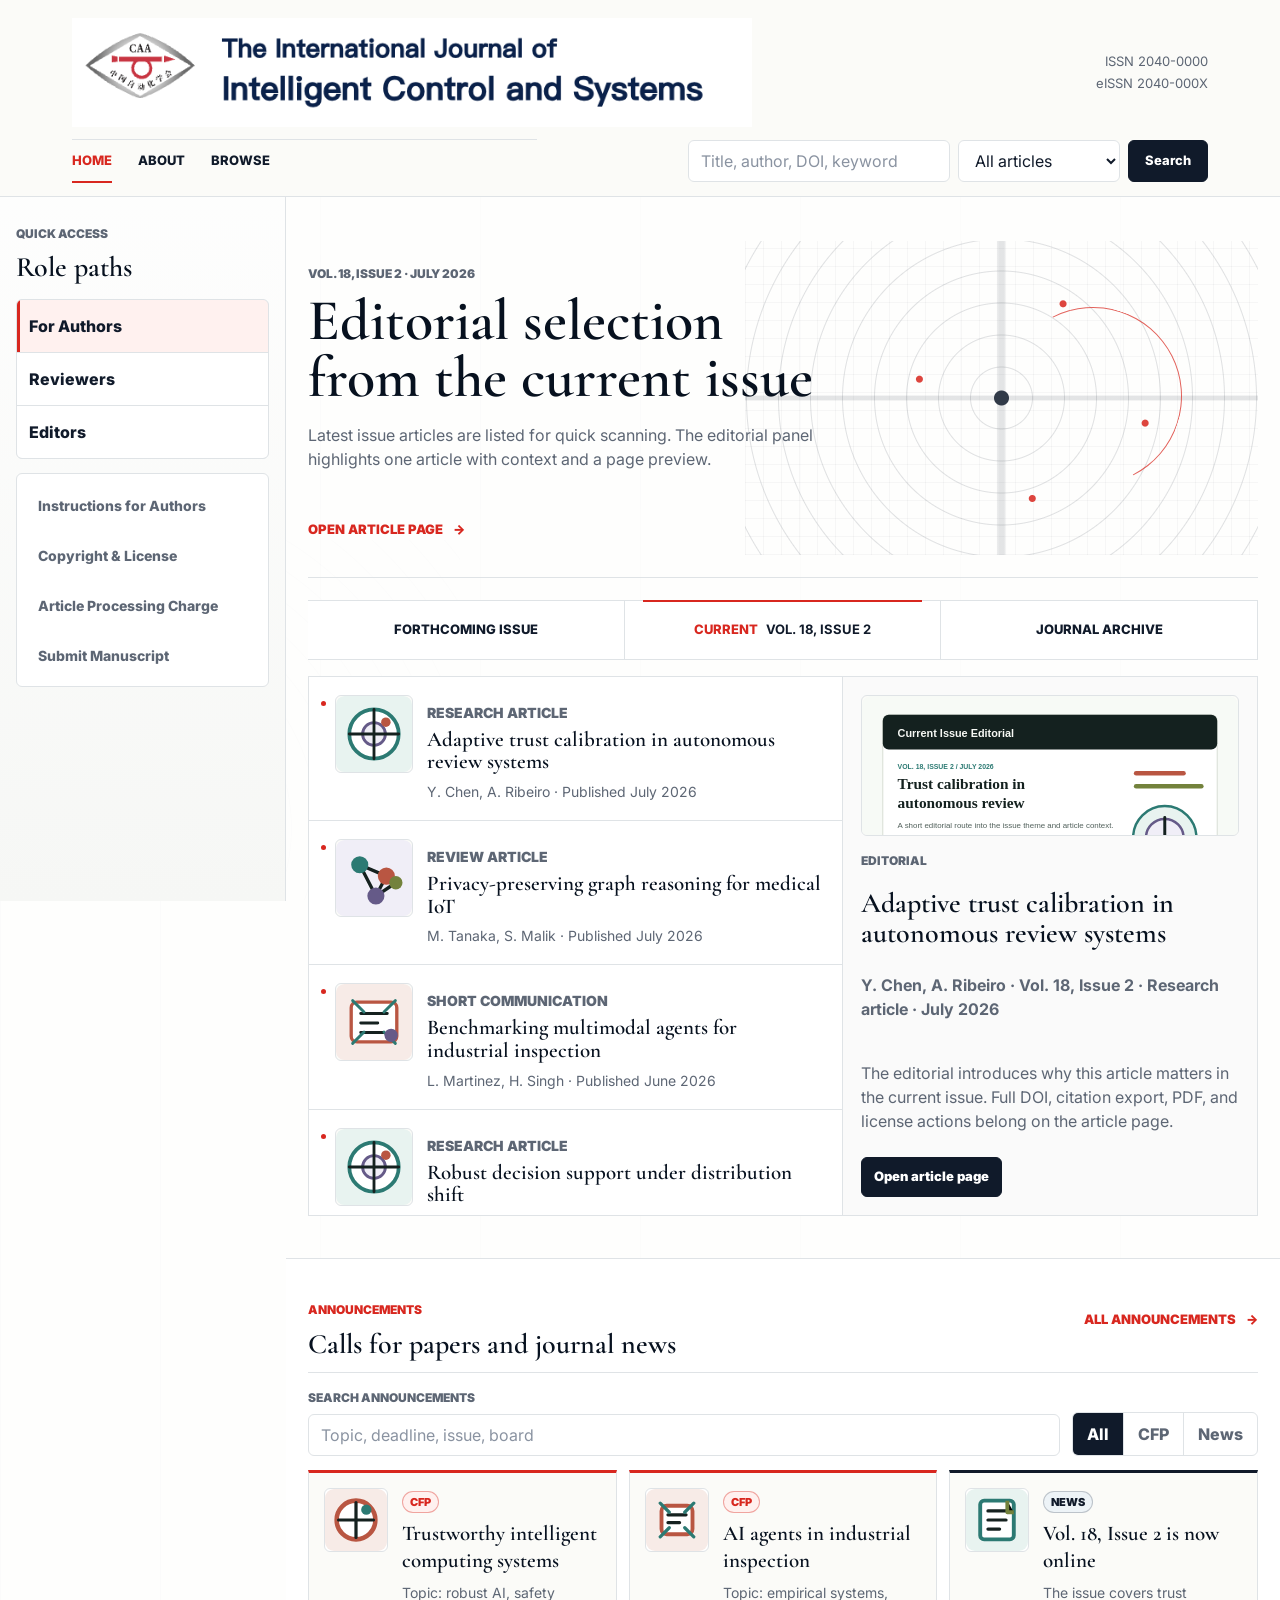
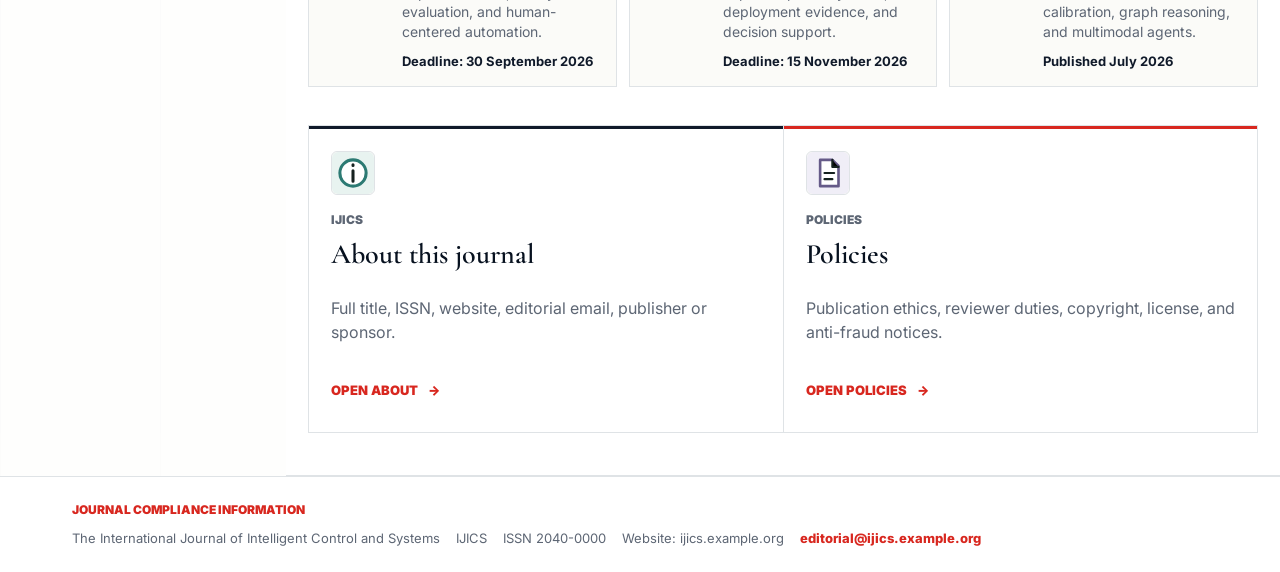
==== index.html @ 1bd27a9b "Deploy IJICS homepage preview" ====
<!doctype html>
<html lang="en">
  <head>
    <meta charset="utf-8" />
    <meta name="viewport" content="width=device-width, initial-scale=1" />
    <title>IJICS Homepage Preview</title>
    <meta
      name="description"
      content="A homepage preview for IJICS showing article access, author information, journal information, policies, and contact paths."
    />
    <link rel="stylesheet" href="./styles.css?v=13" />
  </head>
  <body>
    <a class="skip-link" href="#main">Skip to content</a>

    <header class="site-header">
      <div class="nav-shell">
        <a class="brand" href="#home" aria-label="IJICS home">
          <img
            class="brand-logo"
            src="./assets/ijics-logo-lockup.png"
            width="798"
            height="128"
            alt="The International Journal of Intelligent Control and Systems"
          />
        </a>
        <div class="journal-meta" aria-label="Journal identifiers">
          <span>ISSN 2040-0000</span>
          <span>eISSN 2040-000X</span>
        </div>
      </div>

      <div class="navigation-board">
        <nav class="section-shortcuts" aria-label="Primary columns">
          <a class="nav-home" href="#home">Home</a>
          <details class="nav-menu">
            <summary>About</summary>
            <div class="nav-menu-panel">
              <a href="#about">Aim &amp; Scope</a>
              <a href="#policies">Open Access</a>
              <a href="#about">Editorial Board</a>
              <a href="#contact" data-section-link="Editors">Editorial Office</a>
            </div>
          </details>
          <details class="nav-menu">
            <summary>Browse</summary>
            <div class="nav-menu-panel">
              <a href="#articles">Forthcoming Issue</a>
              <a href="#articles">Current Issue</a>
              <a href="#articles">Journal Archive</a>
            </div>
          </details>
        </nav>

        <form class="nav-article-search" id="article-search" role="search">
          <label for="articleQuery">Search articles</label>
          <div class="nav-search-row">
            <input
              id="articleQuery"
              type="search"
              placeholder="Title, author, DOI, keyword"
              autocomplete="off"
            />
            <select id="issueSelect" aria-label="Article collection">
              <option value="">All articles</option>
              <option value="forthcoming">Forthcoming Issue</option>
              <option value="current">Current Issue</option>
              <option value="archive">Journal Archive</option>
            </select>
            <button type="submit" aria-label="Search articles">Search</button>
          </div>
        </form>
      </div>
    </header>

    <main id="main" class="page-shell">
      <aside class="structure-sidebar" id="site-structure" aria-labelledby="structure-title">
        <div class="structure-heading">
          <p class="eyebrow">Quick Access</p>
          <h2 id="structure-title">Role paths</h2>
        </div>
        <div class="map-workbench">
          <div class="level-one" role="tablist" aria-label="Visitor role paths">
            <button type="button" class="map-tab is-active" data-section="Authors" role="tab" aria-selected="true">For Authors</button>
            <button type="button" class="map-tab" data-section="Reviewers" role="tab" aria-selected="false">Reviewers</button>
            <button type="button" class="map-tab" data-section="Editors" role="tab" aria-selected="false">Editors</button>
          </div>
          <div class="level-two" id="levelTwo" aria-live="polite" hidden></div>
          <div class="level-three" id="levelThree" aria-live="polite" hidden></div>
        </div>
      </aside>

      <div class="content-flow">
      <section class="home-band" id="home">
        <div class="home-grid">
          <section class="reader-panel" id="articles" aria-labelledby="reader-title">
            <div class="feature-carousel" aria-label="Featured notices">
              <div class="feature-track" id="featureTrack">
                <article class="feature-slide feature-slide-editorial">
                  <div>
                    <p class="eyebrow">Vol. 18, Issue 2 · July 2026</p>
                    <h1 id="reader-title">Editorial selection from the current issue</h1>
                    <p>
                      Latest issue articles are listed for quick scanning. The editorial panel
                      highlights one article with context and a page preview.
                    </p>
                  </div>
                  <a class="quiet-link" href="#article-detail">Open article page</a>
                </article>

                <article class="feature-slide feature-slide-cfp">
                  <div>
                    <p class="eyebrow">Call for papers · 30 September 2026</p>
                    <h2>Trustworthy intelligent computing systems</h2>
                    <p>
                      Submissions are invited on robust AI systems, decision support,
                      safety evaluation, and human-centered automation.
                    </p>
                  </div>
                  <a class="quiet-link" href="#site-structure" data-section-link="Authors">Submission scope</a>
                </article>

                <article class="feature-slide feature-slide-special">
                  <div>
                    <p class="eyebrow">Special focus · 15 November 2026</p>
                    <h2>Special focus: AI agents in industrial settings</h2>
                    <p>
                      We welcome empirical, systems, and review articles that connect
                      intelligent agents with verifiable deployment evidence.
                    </p>
                  </div>
                  <a class="quiet-link" href="#site-structure" data-section-link="Authors">Author guidance</a>
                </article>
              </div>
            </div>

            <div class="issue-switcher browse-strip" aria-label="Browse issue shortcuts">
              <a href="#articles">Forthcoming Issue</a>
              <div class="current-issue-tag" aria-label="Current issue">
                <span>Current</span>
                <strong>Vol. 18, Issue 2</strong>
              </div>
              <a href="#articles">Journal Archive</a>
            </div>

            <div class="current-issue-layout">
              <div class="article-list" id="articleList" aria-live="polite">
                <article class="article-card" data-search="adaptive trust calibration autonomous review systems chen doi 10.1234 ijics.2026.018201">
                  <img src="./assets/article-thumb-trust.svg" alt="Trust calibration article thumbnail" />
                  <div>
                    <p class="type-label">Research article</p>
                    <h2>Adaptive trust calibration in autonomous review systems</h2>
                    <p>Y. Chen, A. Ribeiro · Published July 2026</p>
                  </div>
                </article>

                <article class="article-card" data-search="privacy preserving graph reasoning medical iot tanaka doi 10.1234 ijics.2026.018202">
                  <img src="./assets/article-thumb-graph.svg" alt="Graph reasoning article thumbnail" />
                  <div>
                    <p class="type-label">Review article</p>
                    <h2>Privacy-preserving graph reasoning for medical IoT</h2>
                    <p>M. Tanaka, S. Malik · Published July 2026</p>
                  </div>
                </article>

                <article class="article-card" data-search="benchmarking multimodal agents industrial inspection martinez doi 10.1234 ijics.2026.018203">
                  <img src="./assets/article-thumb-agent.svg" alt="Industrial inspection article thumbnail" />
                  <div>
                    <p class="type-label">Short communication</p>
                    <h2>Benchmarking multimodal agents for industrial inspection</h2>
                    <p>L. Martinez, H. Singh · Published June 2026</p>
                  </div>
                </article>

                <article class="article-card" data-search="robust decision support distribution shift nielsen doi 10.1234 ijics.2026.018204">
                  <img src="./assets/article-thumb-trust.svg" alt="Decision support article thumbnail" />
                  <div>
                    <p class="type-label">Research article</p>
                    <h2>Robust decision support under distribution shift</h2>
                    <p>K. Nielsen, P. Duarte · Published June 2026</p>
                  </div>
                </article>

                <article class="article-card" data-search="explainable controllers edge robotics ibrahim doi 10.1234 ijics.2026.018205">
                  <img src="./assets/article-thumb-agent.svg" alt="Edge robotics article thumbnail" />
                  <div>
                    <p class="type-label">System report</p>
                    <h2>Explainable controllers for edge robotics</h2>
                    <p>N. Ibrahim, R. Cho · Published June 2026</p>
                  </div>
                </article>
              </div>

              <article class="current-editorial" id="article-detail" aria-labelledby="article-detail-title">
                <figure class="article-preview">
                  <img src="./assets/article-preview.svg" alt="Featured IJICS article page preview" />
                </figure>
                <div class="editorial-copy">
                  <p class="eyebrow">Editorial</p>
                  <h2 id="article-detail-title">Adaptive trust calibration in autonomous review systems</h2>
                  <p class="article-byline">Y. Chen, A. Ribeiro · Vol. 18, Issue 2 · Research article · July 2026</p>
                  <p>
                    The editorial introduces why this article matters in the current issue.
                    Full DOI, citation export, PDF, and license actions belong on the article page.
                  </p>
                  <a class="editorial-link" href="#article-detail">Open article page</a>
                </div>
              </article>
            </div>
          </section>
        </div>
      </section>

      <section class="summary-band" aria-label="Homepage second screen">
        <div class="updates-panel" aria-labelledby="updates-title">
          <div class="updates-heading">
            <div>
              <p class="eyebrow">Announcements</p>
              <h2 id="updates-title">Calls for papers and journal news</h2>
            </div>
            <a class="quiet-link" href="#articles">All announcements</a>
          </div>
          <div class="announcement-tools">
            <form class="announcement-search" id="announcementsSearch" role="search">
              <label for="announcementQuery">Search announcements</label>
              <input id="announcementQuery" type="search" placeholder="Topic, deadline, issue, board" autocomplete="off" />
            </form>
            <div class="announcement-filters" aria-label="Announcement category">
              <button type="button" class="is-active" data-announcement-filter="all" aria-pressed="true">All</button>
              <button type="button" data-announcement-filter="cfp" aria-pressed="false">CFP</button>
              <button type="button" data-announcement-filter="news" aria-pressed="false">News</button>
            </div>
          </div>
          <div class="updates-grid" aria-label="Scrollable calls and news">
            <article
              class="update-card update-call"
              data-category="cfp"
              data-search="cfp call for papers trustworthy intelligent computing systems robust ai safety evaluation human centered automation deadline 30 september 2026"
            >
              <img src="./assets/update-cfp-trust.svg" alt="Trustworthy systems call thumbnail" />
              <div>
                <span class="update-label">CFP</span>
                <h3>Trustworthy intelligent computing systems</h3>
                <p>Topic: robust AI, safety evaluation, and human-centered automation.</p>
                <strong>Deadline: 30 September 2026</strong>
              </div>
            </article>
            <article
              class="update-card update-call"
              data-category="cfp"
              data-search="cfp call for papers ai agents industrial inspection empirical systems deployment evidence decision support deadline 15 november 2026"
            >
              <img src="./assets/update-cfp-agents.svg" alt="Industrial AI agents call thumbnail" />
              <div>
                <span class="update-label">CFP</span>
                <h3>AI agents in industrial inspection</h3>
                <p>Topic: empirical systems, deployment evidence, and decision support.</p>
                <strong>Deadline: 15 November 2026</strong>
              </div>
            </article>
            <article
              class="update-card update-news"
              data-category="news"
              data-search="news vol 18 issue 2 online current issue trust calibration graph reasoning multimodal agents published july 2026"
            >
              <img src="./assets/update-news-issue.svg" alt="Current issue news thumbnail" />
              <div>
                <span class="update-label">News</span>
                <h3>Vol. 18, Issue 2 is now online</h3>
                <p>The issue covers trust calibration, graph reasoning, and multimodal agents.</p>
                <strong>Published July 2026</strong>
              </div>
            </article>
            <article
              class="update-card update-news"
              data-category="news"
              data-search="news editorial board information refreshed affiliations public roles update dates 2026 listing updated 3 july 2026"
            >
              <img src="./assets/update-news-board.svg" alt="Editorial board news thumbnail" />
              <div>
                <span class="update-label">News</span>
                <h3>Editorial board information refreshed</h3>
                <p>Affiliations, public roles, and update dates were reviewed for the 2026 listing.</p>
                <strong>Updated 3 July 2026</strong>
              </div>
            </article>
          </div>
          <p class="announcements-empty" id="announcementEmpty" hidden>No announcements match this search.</p>
        </div>
        <div class="summary-grid">
          <article class="summary-item" id="about">
            <img class="summary-icon" src="./assets/summary-about.svg" alt="" aria-hidden="true" />
            <p class="eyebrow">IJICS</p>
            <h2>About this journal</h2>
            <p>Full title, ISSN, website, editorial email, publisher or sponsor.</p>
            <a href="#about">Open About</a>
          </article>
          <article class="summary-item" id="policies">
            <img class="summary-icon" src="./assets/summary-policies.svg" alt="" aria-hidden="true" />
            <p class="eyebrow">Policies</p>
            <h2>Policies</h2>
            <p>Publication ethics, reviewer duties, copyright, license, and anti-fraud notices.</p>
            <a href="#site-structure" data-section-link="Reviewers">Open Policies</a>
          </article>
        </div>
      </section>

      </div>
    </main>

    <footer class="site-footer" id="contact" aria-label="Journal compliance information">
      <div class="footer-compliance">
        <p class="eyebrow">Journal compliance information</p>
        <div class="identity-strip">
          <span>The International Journal of Intelligent Control and Systems</span>
          <span>IJICS</span>
          <span>ISSN 2040-0000</span>
          <span>Website: ijics.example.org</span>
          <a href="mailto:editorial@ijics.example.org">editorial@ijics.example.org</a>
        </div>
      </div>
    </footer>

    <div class="toast" id="toast" role="status" aria-live="polite"></div>
    <script src="./script.js?v=13"></script>
  </body>
</html>
---- styles.css ----
@import url("https://fonts.googleapis.com/css2?family=Cormorant+Garamond:wght@500;600;700&family=Inter:wght@400;500;600;700;800;900&display=swap");

:root {
  --paper: #fbfbf8;
  --surface: #ffffff;
  --surface-soft: #f6f7f5;
  --ink: #101a2a;
  --ink-strong: #07111f;
  --muted: #5d6674;
  --faint: #8a93a1;
  --line: #dfe3e6;
  --line-soft: #edf0f2;
  --accent: #d8271f;
  --accent-dark: #a91915;
  --accent-soft: #fff1ef;
  --blue-soft: #edf3f7;
  --max: 1180px;
  --radius: 6px;
  --shadow: 0 18px 40px rgba(16, 26, 42, 0.05);
  --display: "Cormorant Garamond", Georgia, "Times New Roman", serif;
  --sans: Inter, ui-sans-serif, system-ui, -apple-system, BlinkMacSystemFont, "Segoe UI", sans-serif;
}

* {
  box-sizing: border-box;
}

html {
  scroll-behavior: smooth;
}

body {
  margin: 0;
  background:
    linear-gradient(90deg, rgba(16, 26, 42, 0.035) 1px, transparent 1px) 0 0 / 160px 100%,
    var(--paper);
  color: var(--ink);
  font-family: var(--sans);
  font-size: 16px;
  line-height: 1.5;
  letter-spacing: 0;
}

body::before {
  content: "";
  position: fixed;
  left: 0;
  bottom: 0;
  z-index: -1;
  width: min(460px, 42vw);
  height: min(360px, 42vh);
  pointer-events: none;
  background:
    radial-gradient(circle at 18% 72%, rgba(216, 39, 31, 0.2) 0 2px, transparent 3px),
    radial-gradient(circle at 46% 58%, rgba(16, 26, 42, 0.18) 0 2px, transparent 3px),
    radial-gradient(circle at 72% 42%, rgba(216, 39, 31, 0.16) 0 2px, transparent 3px),
    repeating-radial-gradient(circle at 24% 80%, transparent 0 24px, rgba(16, 26, 42, 0.08) 25px, transparent 26px);
  opacity: 0.42;
}

a {
  color: inherit;
  text-decoration: none;
}

button,
input,
select {
  font: inherit;
  letter-spacing: 0;
}

button,
a {
  -webkit-tap-highlight-color: transparent;
}

:focus-visible {
  outline: 3px solid rgba(216, 39, 31, 0.38);
  outline-offset: 3px;
}

.skip-link {
  position: absolute;
  left: 16px;
  top: -60px;
  z-index: 20;
  padding: 10px 14px;
  border-radius: var(--radius);
  background: var(--ink);
  color: #fff;
}

.skip-link:focus {
  top: 16px;
}

.site-header {
  position: sticky;
  top: 0;
  z-index: 10;
  border-bottom: 1px solid var(--line);
  background: rgba(251, 251, 248, 0.96);
  backdrop-filter: blur(14px);
}

.nav-shell {
  width: min(100%, var(--max));
  margin: 0 auto;
  display: flex;
  align-items: center;
  justify-content: space-between;
  gap: 24px;
  padding: 18px 22px 12px;
}

.brand {
  min-width: 0;
  display: block;
  flex: 1 1 680px;
  max-width: 680px;
}

.brand-logo {
  display: block;
  width: min(100%, 680px);
  height: auto;
}

.journal-meta {
  display: grid;
  gap: 3px;
  color: var(--muted);
  font-size: 13px;
  text-align: right;
  white-space: nowrap;
}

.navigation-board {
  width: min(100%, var(--max));
  margin: 0 auto;
  display: grid;
  grid-template-columns: minmax(300px, 0.84fr) minmax(420px, 1.16fr);
  gap: 28px;
  align-items: center;
  padding: 0 22px 14px;
}

.section-shortcuts {
  display: flex;
  min-width: 0;
  gap: 26px;
  align-items: center;
  border-top: 1px solid var(--line);
}

.section-shortcuts a,
.nav-menu summary {
  min-height: 42px;
  display: inline-flex;
  align-items: center;
  border: 0;
  background: transparent;
  color: var(--ink);
  font-size: 13px;
  font-weight: 800;
  text-transform: uppercase;
  white-space: nowrap;
  cursor: pointer;
}

.section-shortcuts .nav-home {
  position: relative;
  color: var(--accent);
}

.section-shortcuts .nav-home::after {
  content: "";
  position: absolute;
  left: 0;
  right: 0;
  bottom: -1px;
  height: 2px;
  background: var(--accent);
}

.section-shortcuts a:hover,
.nav-menu summary:hover {
  color: var(--accent);
}

.nav-menu {
  position: relative;
  min-width: 0;
  display: inline-flex;
  align-items: center;
}

.nav-menu summary {
  list-style: none;
}

.nav-menu summary::-webkit-details-marker {
  display: none;
}

.nav-menu-panel {
  position: absolute;
  top: calc(100% + 7px);
  left: -12px;
  z-index: 12;
  min-width: 220px;
  display: grid;
  overflow: hidden;
  border: 1px solid var(--line);
  border-radius: var(--radius);
  background: var(--surface);
  box-shadow: var(--shadow);
}

.nav-menu-panel a {
  min-height: 40px;
  display: flex;
  align-items: center;
  padding: 9px 12px;
  border-bottom: 1px solid var(--line-soft);
  color: var(--ink);
  font-size: 13px;
  font-weight: 700;
  text-transform: none;
}

.nav-menu-panel a:last-child {
  border-bottom: 0;
}

.nav-menu-panel a:hover {
  background: var(--surface-soft);
  color: var(--accent);
}

.nav-article-search {
  display: grid;
  justify-self: end;
  width: min(100%, 520px);
}

.nav-article-search label {
  position: absolute;
  width: 1px;
  height: 1px;
  overflow: hidden;
  clip: rect(0 0 0 0);
  white-space: nowrap;
}

.nav-search-row {
  display: grid;
  grid-template-columns: minmax(170px, 1fr) 162px auto;
  gap: 8px;
}

.nav-search-row input,
.nav-search-row select {
  min-width: 0;
  height: 42px;
  padding: 0 12px;
  border: 1px solid var(--line);
  border-radius: var(--radius);
  background: var(--surface);
  color: var(--ink);
}

.nav-search-row input::placeholder,
.announcement-search input::placeholder {
  color: var(--faint);
}

.nav-search-row button {
  min-height: 42px;
  padding: 0 16px;
  border: 1px solid var(--ink);
  border-radius: var(--radius);
  background: var(--ink);
  color: #fff;
  font-size: 13px;
  font-weight: 800;
  cursor: pointer;
}

.nav-search-row button:hover,
.editorial-link:hover {
  border-color: var(--accent);
  background: var(--accent);
}

.page-shell {
  width: min(100%, 1420px);
  margin: 0 auto;
  display: grid;
  grid-template-columns: 286px minmax(0, 1fr);
  align-items: start;
  background: rgba(255, 255, 255, 0.72);
}

.content-flow {
  min-width: 0;
}

.structure-sidebar {
  position: sticky;
  top: 196px;
  min-height: calc(100vh - 196px);
  max-height: calc(100vh - 196px);
  padding: 28px 16px;
  overflow-y: auto;
  border-right: 1px solid var(--line);
  background:
    linear-gradient(180deg, rgba(255, 255, 255, 0.82), rgba(246, 247, 245, 0.92)),
    var(--surface-soft);
}

.structure-heading {
  margin-bottom: 18px;
}

.structure-heading h2 {
  margin: 0;
  font-family: var(--display);
  font-size: 28px;
  font-weight: 600;
  line-height: 1;
}

.home-band,
.summary-band {
  padding: 34px 22px 42px;
}

.home-grid,
.updates-panel,
.summary-grid,
.footer-compliance {
  width: min(100%, var(--max));
  margin-inline: auto;
}

.home-grid {
  display: grid;
  grid-template-columns: minmax(0, 1fr);
  gap: 24px;
  align-items: start;
}

.reader-panel {
  min-width: 0;
}

.eyebrow {
  margin: 0 0 10px;
  color: var(--accent);
  font-size: 12px;
  font-weight: 900;
  text-transform: uppercase;
}

h1,
h2,
h3,
p {
  overflow-wrap: anywhere;
}

h1 {
  margin: 0;
  max-width: 650px;
  color: var(--ink-strong);
  font-family: var(--display);
  font-size: 58px;
  font-weight: 600;
  line-height: 0.98;
}

h2 {
  margin: 0;
  color: var(--ink-strong);
  font-family: var(--display);
  font-size: 28px;
  font-weight: 600;
  line-height: 1.1;
}

h3 {
  margin: 0;
  color: var(--ink-strong);
  font-size: 16px;
  line-height: 1.28;
}

.feature-slide p,
.summary-item p,
.editorial-copy p,
.structure-heading p,
.level-three p {
  color: var(--muted);
}

.feature-carousel {
  margin-bottom: 22px;
  overflow: hidden;
  border-bottom: 1px solid var(--line);
}

.feature-track {
  display: flex;
  gap: 14px;
  overflow-x: auto;
  scroll-snap-type: x mandatory;
  scrollbar-width: none;
}

.feature-track::-webkit-scrollbar {
  display: none;
}

.feature-slide {
  position: relative;
  isolation: isolate;
  min-height: 322px;
  min-width: 100%;
  display: grid;
  grid-template-columns: minmax(0, 0.55fr) minmax(0, 0.45fr);
  gap: 24px;
  align-items: start;
  padding: 34px 0 28px;
  overflow: hidden;
  background: transparent;
  scroll-snap-align: start;
}

.feature-slide > div,
.feature-slide > a {
  grid-column: 1;
  position: relative;
  z-index: 2;
}

.feature-slide > a {
  justify-self: start;
  align-self: end;
}

.feature-slide::before {
  content: "";
  position: absolute;
  inset: 10px 0 22px 46%;
  z-index: 0;
  background:
    radial-gradient(circle at 50% 50%, var(--ink) 0 7px, transparent 8px),
    radial-gradient(circle at 34% 44%, var(--accent) 0 3px, transparent 4px),
    radial-gradient(circle at 62% 20%, var(--accent) 0 3px, transparent 4px),
    radial-gradient(circle at 78% 58%, var(--accent) 0 3px, transparent 4px),
    radial-gradient(circle at 56% 82%, var(--accent) 0 3px, transparent 4px),
    repeating-radial-gradient(circle at 50% 50%, transparent 0 30px, rgba(16, 26, 42, 0.15) 31px, transparent 32px),
    linear-gradient(90deg, transparent 0 49%, rgba(16, 26, 42, 0.13) 49.5% 50.5%, transparent 51%),
    linear-gradient(0deg, transparent 0 49%, rgba(16, 26, 42, 0.13) 49.5% 50.5%, transparent 51%),
    repeating-linear-gradient(90deg, rgba(16, 26, 42, 0.04) 0 1px, transparent 1px 18px),
    repeating-linear-gradient(0deg, rgba(16, 26, 42, 0.04) 0 1px, transparent 1px 18px);
  opacity: 0.86;
}

.feature-slide::after {
  content: "";
  position: absolute;
  right: 8%;
  top: 76px;
  z-index: 1;
  width: 176px;
  height: 176px;
  border: 1px solid rgba(216, 39, 31, 0.72);
  border-left-color: transparent;
  border-bottom-color: transparent;
  border-radius: 50%;
  transform: rotate(18deg);
}

.feature-slide h2 {
  max-width: 650px;
  font-size: 52px;
  line-height: 0.98;
}

.quiet-link,
.editorial-link,
.summary-item a,
.updates-panel a {
  min-height: 38px;
  display: inline-flex;
  align-items: center;
  width: fit-content;
  padding: 8px 0;
  border: 0;
  background: transparent;
  color: var(--accent);
  font-size: 13px;
  font-weight: 900;
  text-transform: uppercase;
}

.quiet-link::after,
.editorial-link::after,
.summary-item a::after,
.updates-panel a::after {
  content: "->";
  margin-left: 10px;
}

.editorial-link {
  padding: 9px 12px;
  border: 1px solid var(--ink);
  border-radius: var(--radius);
  background: var(--ink);
  color: #fff;
  text-transform: none;
}

.editorial-link::after {
  content: "";
  margin: 0;
}

.issue-switcher {
  display: grid;
  grid-template-columns: repeat(3, minmax(0, 1fr));
  margin-bottom: 16px;
  border-top: 1px solid var(--line);
  border-bottom: 1px solid var(--line);
  background: var(--surface);
}

.browse-strip a,
.current-issue-tag {
  min-height: 58px;
  display: inline-flex;
  align-items: center;
  justify-content: center;
  padding: 9px 12px;
  border-right: 1px solid var(--line);
  color: var(--ink);
  font-size: 13px;
  font-weight: 800;
  text-align: center;
  text-transform: uppercase;
}

.browse-strip a:hover {
  color: var(--accent);
}

.current-issue-tag {
  position: relative;
  gap: 8px;
  color: var(--accent);
}

.current-issue-tag::before {
  content: "";
  position: absolute;
  left: 18px;
  right: 18px;
  top: -1px;
  height: 2px;
  background: var(--accent);
}

.current-issue-tag strong {
  color: var(--ink);
}

.current-issue-tag span {
  color: var(--accent);
}

.current-issue-layout {
  display: grid;
  grid-template-columns: minmax(0, 1fr) minmax(300px, 0.78fr);
  height: 540px;
  align-items: stretch;
  border: 1px solid var(--line);
  background: var(--surface);
  overflow: hidden;
}

.article-list {
  display: grid;
  align-content: stretch;
  min-width: 0;
  height: 100%;
  min-height: 0;
  overflow-y: auto;
  overscroll-behavior: contain;
  scrollbar-color: var(--accent) var(--line);
}

.article-card {
  position: relative;
  display: grid;
  grid-template-columns: 78px minmax(0, 1fr);
  gap: 14px;
  align-items: start;
  min-width: 0;
  padding: 18px 18px 18px 26px;
  border-bottom: 1px solid var(--line);
  background: var(--surface);
}

.article-card::before {
  content: "";
  position: absolute;
  left: 12px;
  top: 24px;
  width: 5px;
  height: 5px;
  border-radius: 50%;
  background: var(--accent);
}

.article-card:hover {
  background: var(--surface-soft);
}

.article-card:last-child {
  border-bottom: 0;
}

.article-card.is-hidden {
  display: none;
}

.article-card img {
  width: 78px;
  aspect-ratio: 1;
  object-fit: cover;
  border: 1px solid var(--line);
  border-radius: var(--radius);
  background: var(--paper);
}

.type-label {
  display: block;
  margin: 0;
  color: var(--accent);
  font-size: 11px;
  font-weight: 900;
  text-transform: uppercase;
}

.article-card h2 {
  margin-top: 6px;
  font-size: 21px;
  line-height: 1.08;
}

.article-card p {
  margin: 7px 0 0;
  color: var(--muted);
  font-size: 14px;
}

.current-editorial {
  display: grid;
  gap: 16px;
  min-width: 0;
  min-height: 0;
  overflow-y: auto;
  padding: 18px;
  border-left: 1px solid var(--line);
  background: #fafafa;
}

.article-preview {
  margin: 0;
  overflow: hidden;
  border: 1px solid var(--line);
  border-radius: var(--radius);
  background: var(--paper);
  min-width: 0;
}

.article-preview img {
  display: block;
  width: 100%;
  max-width: 100%;
  height: auto;
  object-fit: cover;
}

.editorial-copy {
  display: grid;
  gap: 8px;
}

.article-byline {
  font-weight: 700;
}

.summary-band {
  padding: 42px 22px;
  border-top: 1px solid var(--line);
  border-bottom: 1px solid var(--line);
  background: var(--surface);
}

.updates-panel {
  margin-bottom: 28px;
}

.updates-heading {
  display: flex;
  gap: 18px;
  align-items: flex-start;
  justify-content: space-between;
  margin-bottom: 16px;
  padding-bottom: 12px;
  border-bottom: 1px solid var(--line);
}

.announcement-tools {
  display: grid;
  grid-template-columns: minmax(0, 1fr) auto;
  gap: 12px;
  align-items: end;
  margin-bottom: 14px;
}

.announcement-search label {
  display: block;
  margin-bottom: 7px;
  color: var(--muted);
  font-size: 12px;
  font-weight: 900;
  text-transform: uppercase;
}

.announcement-search input {
  width: 100%;
  min-width: 0;
  height: 42px;
  padding: 0 12px;
  border: 1px solid var(--line);
  border-radius: var(--radius);
  background: var(--surface);
  color: var(--ink);
}

.announcement-filters {
  display: inline-flex;
  overflow: hidden;
  border: 1px solid var(--line);
  border-radius: var(--radius);
  background: var(--surface);
}

.announcement-filters button {
  min-height: 42px;
  padding: 0 14px;
  border: 0;
  border-right: 1px solid var(--line);
  background: transparent;
  color: var(--muted);
  font-weight: 800;
  cursor: pointer;
}

.announcement-filters button:last-child {
  border-right: 0;
}

.announcement-filters button.is-active {
  background: var(--ink);
  color: #fff;
}

.updates-grid {
  display: flex;
  gap: 12px;
  overflow-x: auto;
  scroll-snap-type: x mandatory;
  padding-bottom: 10px;
  scrollbar-color: var(--accent) var(--line);
}

.update-card {
  flex: 0 0 calc((100% - 24px) / 3);
  min-width: 220px;
  min-height: 172px;
  display: grid;
  grid-template-columns: 64px minmax(0, 1fr);
  gap: 14px;
  align-items: start;
  padding: 15px;
  border: 1px solid var(--line);
  background: var(--paper);
  scroll-snap-align: start;
}

.update-card.is-hidden {
  display: none;
}

.update-call {
  border-top: 3px solid var(--accent);
}

.update-news {
  border-top: 3px solid var(--ink);
}

.update-card img {
  width: 64px;
  aspect-ratio: 1;
  object-fit: cover;
  border: 1px solid var(--line);
  border-radius: var(--radius);
  background: var(--surface);
}

.update-label {
  display: inline-flex;
  width: fit-content;
  min-height: 22px;
  align-items: center;
  padding: 2px 7px;
  border: 1px solid rgba(216, 39, 31, 0.38);
  border-radius: 999px;
  background: var(--accent-soft);
  color: var(--accent);
  font-size: 11px;
  font-weight: 900;
  text-transform: uppercase;
}

.update-news .update-label {
  border-color: rgba(16, 26, 42, 0.22);
  background: var(--blue-soft);
  color: var(--ink);
}

.update-card h3 {
  margin-top: 8px;
  font-family: var(--display);
  font-size: 21px;
  font-weight: 600;
}

.update-card p {
  margin: 8px 0 0;
  color: var(--muted);
  font-size: 14px;
  line-height: 1.4;
}

.update-card strong {
  display: block;
  margin-top: 10px;
  color: var(--ink);
  font-size: 13px;
}

.announcements-empty {
  margin: 0;
  padding: 18px;
  border: 1px dashed var(--line);
  border-radius: var(--radius);
  color: var(--muted);
  background: var(--paper);
}

.summary-grid {
  display: grid;
  grid-template-columns: repeat(2, minmax(0, 1fr));
  gap: 1px;
  border: 1px solid var(--line);
  background: var(--line);
}

.summary-item {
  min-height: 238px;
  display: grid;
  align-content: start;
  padding: 22px;
  background: var(--surface);
}

.summary-item:nth-child(1) {
  border-top: 3px solid var(--ink);
}

.summary-item:nth-child(2) {
  border-top: 3px solid var(--accent);
}

.summary-icon {
  width: 44px;
  aspect-ratio: 1;
  margin-bottom: 16px;
  border: 1px solid var(--line);
  border-radius: var(--radius);
  background: var(--paper);
}

.summary-item h2 {
  margin-bottom: 10px;
}

.summary-item a {
  margin-top: 12px;
}

.map-workbench {
  display: grid;
  gap: 10px;
}

.level-one,
.level-two,
.level-three {
  border: 1px solid var(--line);
  border-radius: var(--radius);
  background: var(--surface);
}

.level-one {
  display: grid;
  gap: 1px;
  overflow: hidden;
  padding: 0;
  background: var(--line);
}

.map-tab,
.level-two button {
  width: 100%;
  min-height: 42px;
  padding: 10px 12px;
  border: 0;
  background: var(--surface);
  color: var(--muted);
  text-align: left;
  font-weight: 800;
  cursor: pointer;
}

.map-tab {
  position: relative;
  min-height: 52px;
  color: var(--ink);
  font-size: 16px;
}

.map-tab.is-active::before {
  content: "";
  position: absolute;
  left: 0;
  top: 0;
  bottom: 0;
  width: 3px;
  background: var(--accent);
}

.level-two {
  padding: 9px;
  margin-top: 4px;
}

.level-two button {
  min-height: 44px;
  border-radius: var(--radius);
  color: var(--muted);
  font-size: 14px;
}

.level-two button + button {
  margin-top: 6px;
}

.map-tab.is-active,
.level-two button.is-active {
  color: var(--ink);
  background: var(--accent-soft);
}

.level-three {
  min-height: 0;
  padding: 18px;
  margin-top: 4px;
}

.level-three h3 {
  margin-bottom: 10px;
  font-family: var(--display);
  font-size: 25px;
  font-weight: 600;
}

.tertiary-list {
  display: flex;
  flex-wrap: wrap;
  gap: 8px;
  padding: 0;
  margin: 16px 0 0;
  list-style: none;
}

.tertiary-list li {
  min-height: 30px;
  display: inline-flex;
  align-items: center;
  padding: 6px 9px;
  border: 1px solid var(--line);
  border-radius: 999px;
  background: var(--surface-soft);
  color: var(--ink);
  font-size: 13px;
  font-weight: 800;
}

.toast {
  position: fixed;
  right: 18px;
  bottom: 18px;
  z-index: 30;
  max-width: 320px;
  padding: 12px 14px;
  border-radius: var(--radius);
  background: var(--ink);
  color: #fff;
  box-shadow: var(--shadow);
  opacity: 0;
  transform: translateY(12px);
  pointer-events: none;
  transition: opacity 160ms ease, transform 160ms ease;
}

.toast.is-visible {
  opacity: 1;
  transform: translateY(0);
}

.site-footer {
  border-top: 1px solid var(--line);
  background: var(--surface);
}

.footer-compliance {
  padding: 24px 22px;
}

.identity-strip {
  display: flex;
  flex-wrap: wrap;
  gap: 10px 16px;
  align-items: center;
  justify-content: flex-start;
  color: var(--muted);
  font-size: 13px;
}

.identity-strip a {
  color: var(--accent);
  font-weight: 800;
}

.search-box,
.past-issue-select,
.author-panel,
.decision-list,
.decision-links {
  display: none;
}

@media (max-width: 1100px) {
  .nav-shell {
    padding: 14px 16px 10px;
  }

  .navigation-board {
    grid-template-columns: 1fr;
    gap: 12px;
    padding-inline: 16px;
  }

  .nav-article-search {
    justify-self: stretch;
    width: 100%;
  }

  .structure-sidebar {
    top: 252px;
    min-height: calc(100vh - 252px);
    max-height: calc(100vh - 252px);
  }
}

@media (max-width: 860px) {
  .nav-shell {
    display: grid;
    justify-items: start;
  }

  .journal-meta {
    text-align: left;
  }

  .brand {
    max-width: 620px;
  }

  .structure-sidebar {
    top: 292px;
    min-height: calc(100vh - 292px);
    max-height: calc(100vh - 292px);
  }

  .feature-slide {
    grid-template-columns: 1fr;
    padding-right: 0;
  }

  .feature-slide::before,
  .feature-slide::after {
    opacity: 0.22;
  }

  .feature-slide > div,
  .feature-slide > a {
    grid-column: 1;
  }
}

@media (max-width: 760px) {
  .page-shell {
    grid-template-columns: 1fr;
  }

  .structure-sidebar {
    position: static;
    min-height: auto;
    max-height: none;
    border-right: 0;
    border-bottom: 1px solid var(--line);
  }

  .home-band,
  .summary-band {
    padding: 34px 16px;
  }

  .home-grid,
  .current-issue-layout {
    grid-template-columns: 1fr;
  }

  .current-issue-layout {
    height: auto;
  }

  .article-list {
    height: auto;
    overflow-y: visible;
  }

  .current-editorial {
    border-top: 1px solid var(--line);
    border-left: 0;
  }

  .summary-grid {
    grid-template-columns: repeat(2, minmax(0, 1fr));
  }

  .update-card {
    flex-basis: min(520px, 72vw);
  }
}

@media (max-width: 620px) {
  body {
    font-size: 15px;
  }

  .brand {
    max-width: 100%;
  }

  .brand-logo {
    width: min(100%, 360px);
  }

  .journal-meta {
    font-size: 12px;
  }

  .section-shortcuts {
    gap: 18px;
    overflow-x: auto;
  }

  .nav-menu-panel {
    position: static;
    margin-top: 1px;
    box-shadow: none;
  }

  .nav-search-row {
    grid-template-columns: 1fr;
  }

  h1 {
    font-size: 38px;
  }

  h2 {
    font-size: 24px;
  }

  .feature-slide {
    min-height: 280px;
    padding: 24px 0;
  }

  .feature-slide h2 {
    font-size: 34px;
  }

  .issue-switcher {
    grid-template-columns: 1fr;
  }

  .browse-strip a,
  .current-issue-tag {
    justify-content: flex-start;
    border-right: 0;
    border-bottom: 1px solid var(--line);
  }

  .current-issue-tag::before {
    left: 0;
    right: auto;
    top: 0;
    bottom: 0;
    width: 3px;
    height: auto;
  }

  .article-card {
    grid-template-columns: 64px minmax(0, 1fr);
    padding: 16px 14px 16px 22px;
  }

  .article-card img {
    width: 64px;
  }

  .summary-grid {
    grid-template-columns: 1fr;
  }

  .updates-heading {
    display: grid;
  }

  .announcement-tools {
    grid-template-columns: 1fr;
  }

  .announcement-filters {
    width: 100%;
  }

  .announcement-filters button {
    flex: 1;
  }

  .update-card {
    flex-basis: 86vw;
    grid-template-columns: 58px minmax(0, 1fr);
  }

  .update-card img {
    width: 58px;
  }

  .summary-item {
    min-height: auto;
  }
}

@media (prefers-reduced-motion: reduce) {
  *,
  *::before,
  *::after {
    scroll-behavior: auto !important;
    transition: none !important;
  }
}
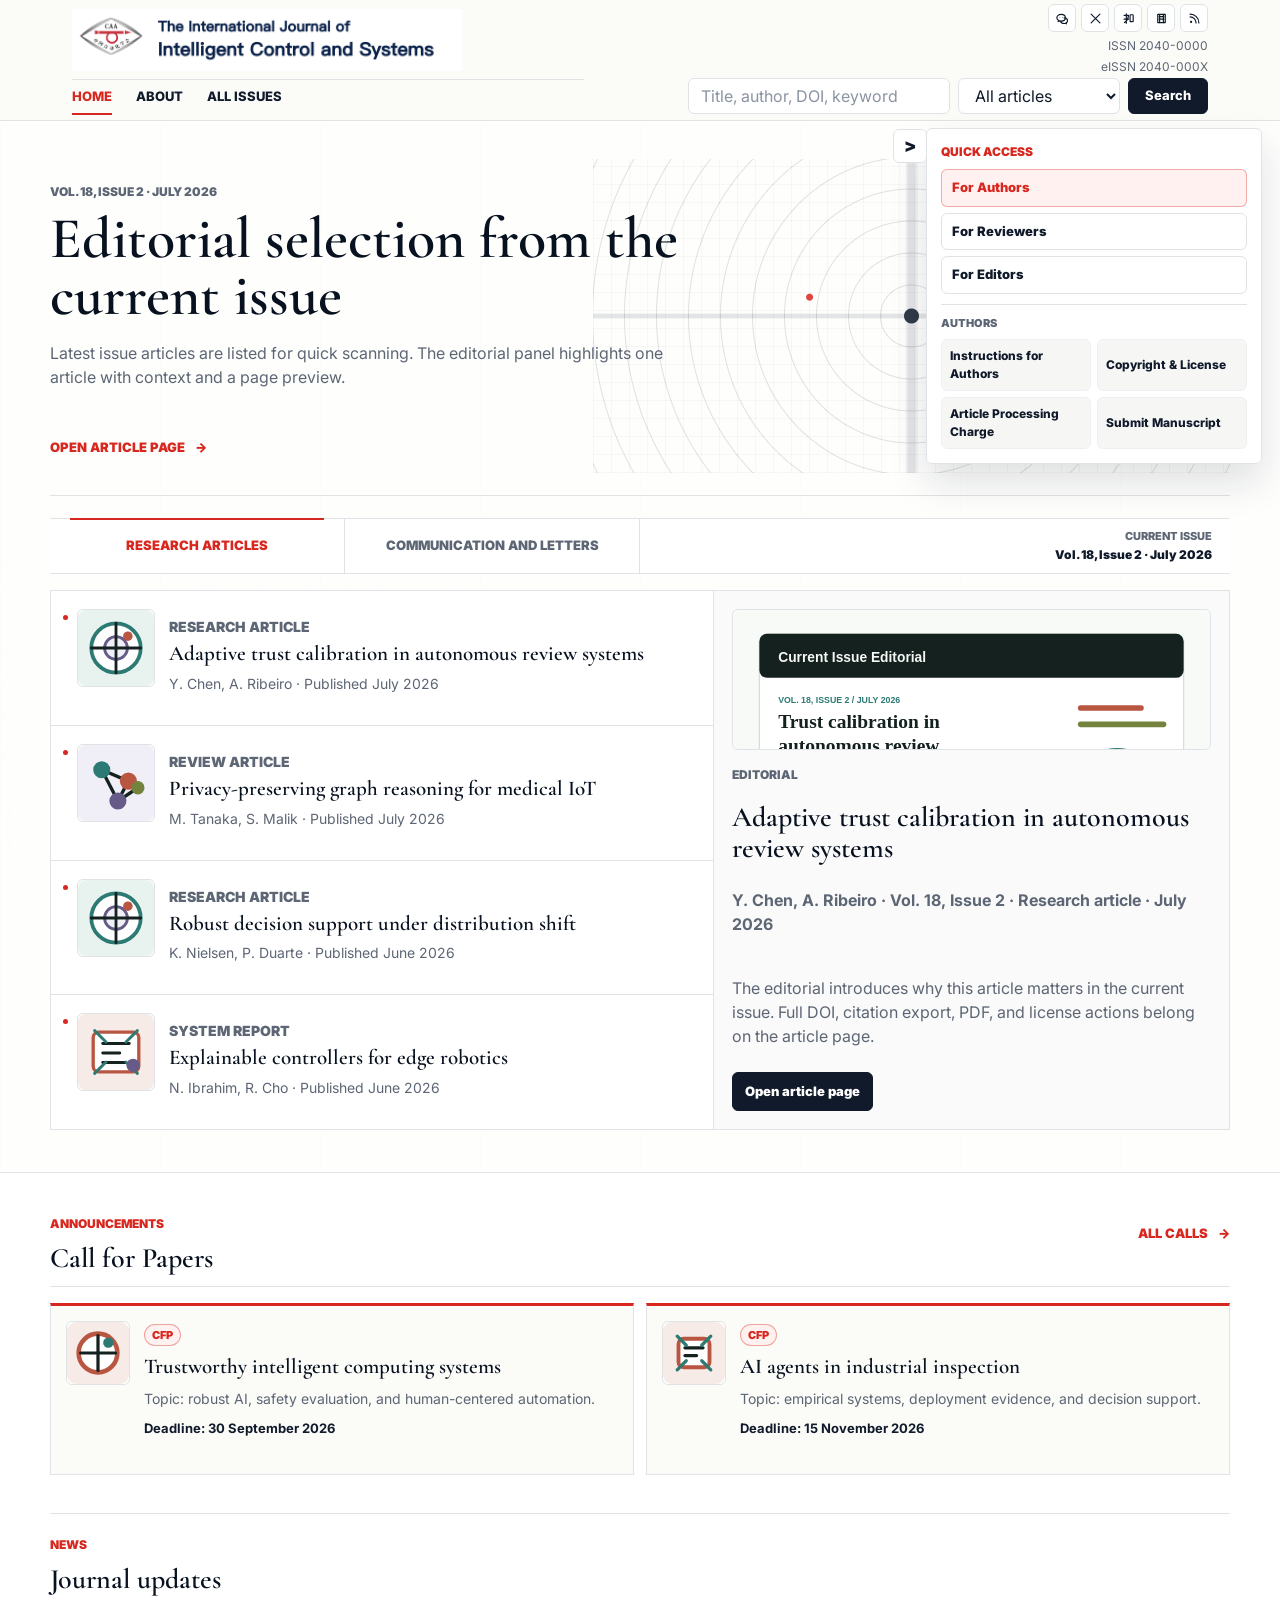
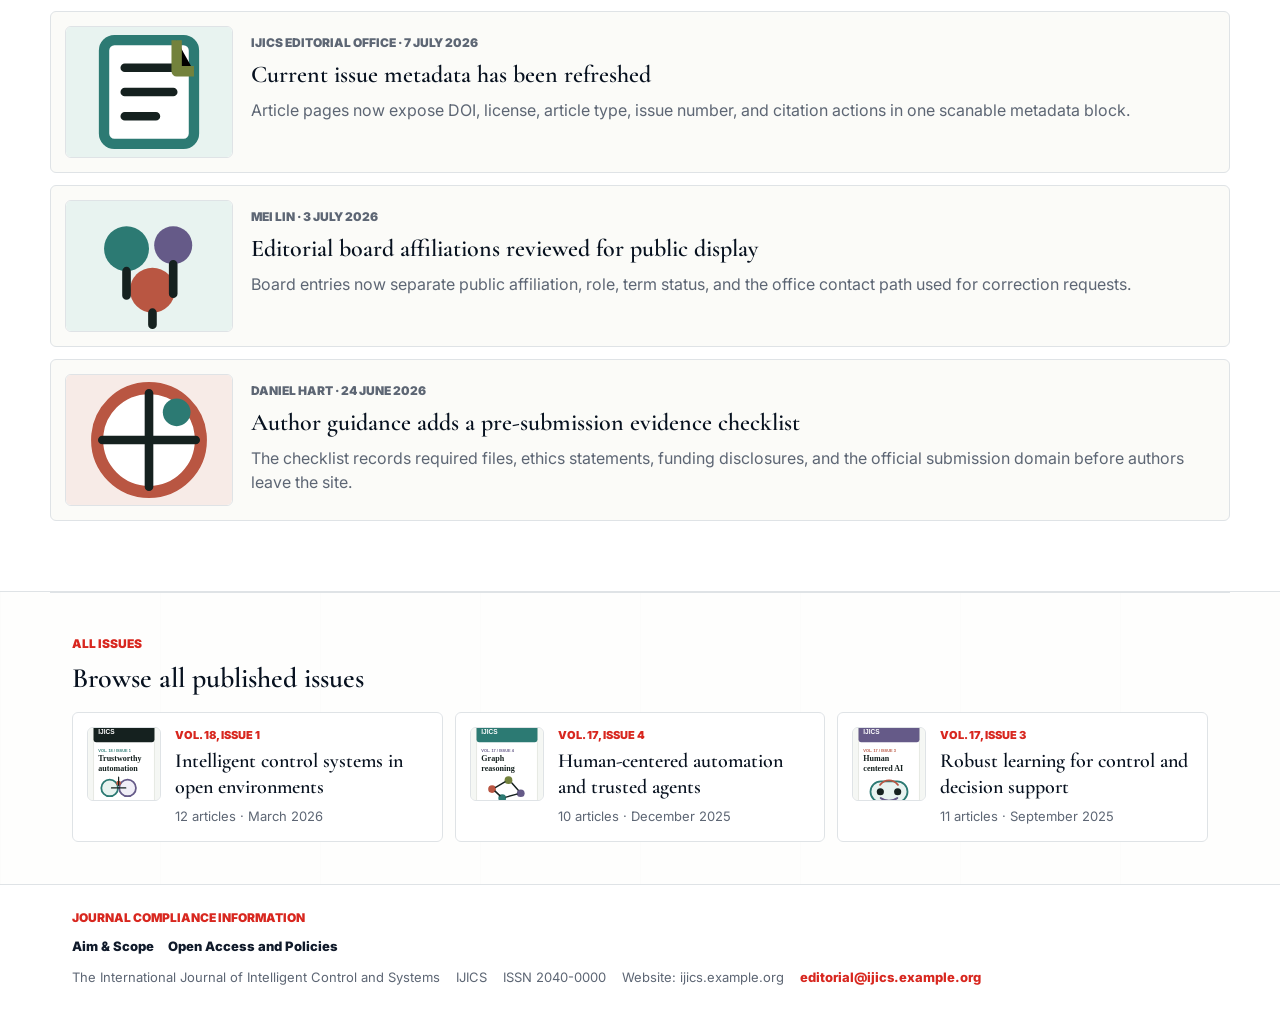
==== commit 99e9c55b: "Update IJICS homepage preview" ====
--- a/index.html
+++ b/index.html
@@ -8,7 +8,7 @@
       name="description"
       content="A homepage preview for IJICS showing article access, author information, journal information, policies, and contact paths."
     />
-    <link rel="stylesheet" href="./styles.css?v=13" />
+    <link rel="stylesheet" href="./styles.css?v=23" />
   </head>
   <body>
     <a class="skip-link" href="#main">Skip to content</a>
@@ -24,9 +24,49 @@
             alt="The International Journal of Intelligent Control and Systems"
           />
         </a>
-        <div class="journal-meta" aria-label="Journal identifiers">
-          <span>ISSN 2040-0000</span>
-          <span>eISSN 2040-000X</span>
+        <div class="header-actions">
+          <nav class="social-links" aria-label="Journal social media">
+            <a href="#contact" aria-label="WeChat official account">
+              <svg viewBox="0 0 24 24" aria-hidden="true">
+                <path d="M9.8 5.5C5.9 5.5 3 7.8 3 10.8c0 1.7 1 3.2 2.6 4.1l-.5 2 2.2-1.1c.8.2 1.6.3 2.5.3 3.9 0 6.8-2.3 6.8-5.3S13.7 5.5 9.8 5.5Z" />
+                <path d="M14.6 10.9c3.1.2 5.4 2.1 5.4 4.6 0 1.4-.8 2.7-2.1 3.5l.4 1.5-1.7-.8c-.7.2-1.3.3-2 .3-2.8 0-5-1.5-5.7-3.6" />
+                <circle cx="7.7" cy="10.1" r=".7" />
+                <circle cx="11.8" cy="10.1" r=".7" />
+              </svg>
+              <span class="visually-hidden">WeChat</span>
+            </a>
+            <a href="#contact" aria-label="X profile">
+              <svg viewBox="0 0 24 24" aria-hidden="true">
+                <path d="M5 5l14 14M19 5 5 19" />
+              </svg>
+              <span class="visually-hidden">X</span>
+            </a>
+            <a href="#contact" aria-label="Zhihu profile">
+              <svg viewBox="0 0 24 24" aria-hidden="true">
+                <path d="M5 7h7M8.5 4.5v15M5 13h7M12 7c-.3 4.8-2.2 8.6-6.4 11.5" />
+                <rect x="14.5" y="6" width="5" height="11" rx="1" />
+              </svg>
+              <span class="visually-hidden">Zhihu</span>
+            </a>
+            <a href="#contact" aria-label="Xiaohongshu profile">
+              <svg viewBox="0 0 24 24" aria-hidden="true">
+                <path d="M6 5.5h12v13H6z" />
+                <path d="M9 5.5v13M15 5.5v13M8.2 9h7.6M8.2 13h7.6" />
+              </svg>
+              <span class="visually-hidden">Xiaohongshu</span>
+            </a>
+            <a href="#contact" aria-label="RSS feed">
+              <svg viewBox="0 0 24 24" aria-hidden="true">
+                <circle cx="6.5" cy="17.5" r="1.8" />
+                <path d="M5 9.5c5.2 0 9.5 4.3 9.5 9.5M5 5c7.7 0 14 6.3 14 14" />
+              </svg>
+              <span class="visually-hidden">RSS</span>
+            </a>
+          </nav>
+          <div class="journal-meta" aria-label="Journal identifiers">
+            <span>ISSN 2040-0000</span>
+            <span>eISSN 2040-000X</span>
+          </div>
         </div>
       </div>
 
@@ -42,14 +82,7 @@
               <a href="#contact" data-section-link="Editors">Editorial Office</a>
             </div>
           </details>
-          <details class="nav-menu">
-            <summary>Browse</summary>
-            <div class="nav-menu-panel">
-              <a href="#articles">Forthcoming Issue</a>
-              <a href="#articles">Current Issue</a>
-              <a href="#articles">Journal Archive</a>
-            </div>
-          </details>
+          <a href="#all-issues">All Issues</a>
         </nav>
 
         <form class="nav-article-search" id="article-search" role="search">
@@ -63,9 +96,15 @@
             />
             <select id="issueSelect" aria-label="Article collection">
               <option value="">All articles</option>
-              <option value="forthcoming">Forthcoming Issue</option>
-              <option value="current">Current Issue</option>
-              <option value="archive">Journal Archive</option>
+              <optgroup label="Articles">
+                <option value="forthcoming">Forthcoming Issue</option>
+                <option value="current">Current Issue</option>
+                <option value="archive">Journal Archive</option>
+              </optgroup>
+              <optgroup label="Announcements">
+                <option value="cfp">Call for Papers</option>
+                <option value="journal-news">Journal News</option>
+              </optgroup>
             </select>
             <button type="submit" aria-label="Search articles">Search</button>
           </div>
@@ -74,19 +113,26 @@
     </header>
 
     <main id="main" class="page-shell">
-      <aside class="structure-sidebar" id="site-structure" aria-labelledby="structure-title">
-        <div class="structure-heading">
+      <aside class="quick-access-float" id="site-structure" aria-label="Quick Access">
+        <button
+          type="button"
+          class="quick-access-toggle"
+          id="quickAccessToggle"
+          aria-label="Collapse Quick Access"
+          aria-expanded="true"
+          aria-controls="quickAccessContent"
+          onclick="toggleQuickAccess()"
+        >
+          &gt;
+        </button>
+        <div class="quick-access-content" id="quickAccessContent">
           <p class="eyebrow">Quick Access</p>
-          <h2 id="structure-title">Role paths</h2>
-        </div>
-        <div class="map-workbench">
-          <div class="level-one" role="tablist" aria-label="Visitor role paths">
-            <button type="button" class="map-tab is-active" data-section="Authors" role="tab" aria-selected="true">For Authors</button>
-            <button type="button" class="map-tab" data-section="Reviewers" role="tab" aria-selected="false">Reviewers</button>
-            <button type="button" class="map-tab" data-section="Editors" role="tab" aria-selected="false">Editors</button>
+          <div class="quick-access-links">
+            <button type="button" class="quick-access-link is-active" data-section-link="Authors">For Authors</button>
+            <button type="button" class="quick-access-link" data-section-link="Reviewers">For Reviewers</button>
+            <button type="button" class="quick-access-link" data-section-link="Editors">For Editors</button>
           </div>
-          <div class="level-two" id="levelTwo" aria-live="polite" hidden></div>
-          <div class="level-three" id="levelThree" aria-live="polite" hidden></div>
+          <div class="quick-access-secondary" id="quickAccessSecondary" aria-live="polite"></div>
         </div>
       </aside>
 
@@ -134,18 +180,22 @@
               </div>
             </div>
 
-            <div class="issue-switcher browse-strip" aria-label="Browse issue shortcuts">
-              <a href="#articles">Forthcoming Issue</a>
-              <div class="current-issue-tag" aria-label="Current issue">
-                <span>Current</span>
-                <strong>Vol. 18, Issue 2</strong>
-              </div>
-              <a href="#articles">Journal Archive</a>
+            <div class="article-type-switcher" aria-label="Article type shortcuts">
+              <button type="button" class="article-type-tab is-active" data-article-type="articles" aria-pressed="true" onclick="setArticleType('articles')">
+                Research Articles
+              </button>
+              <button type="button" class="article-type-tab article-type-tab-alt" data-article-type="communication" aria-pressed="false" onclick="setArticleType('communication')">
+                Communication and letters
+              </button>
+              <span class="issue-context">
+                <span>Current issue</span>
+                <strong>Vol. 18, Issue 2 · July 2026</strong>
+              </span>
             </div>
 
             <div class="current-issue-layout">
               <div class="article-list" id="articleList" aria-live="polite">
-                <article class="article-card" data-search="adaptive trust calibration autonomous review systems chen doi 10.1234 ijics.2026.018201">
+                <article class="article-card" data-article-group="articles" data-search="adaptive trust calibration autonomous review systems chen doi 10.1234 ijics.2026.018201">
                   <img src="./assets/article-thumb-trust.svg" alt="Trust calibration article thumbnail" />
                   <div>
                     <p class="type-label">Research article</p>
@@ -154,7 +204,7 @@
                   </div>
                 </article>
 
-                <article class="article-card" data-search="privacy preserving graph reasoning medical iot tanaka doi 10.1234 ijics.2026.018202">
+                <article class="article-card" data-article-group="articles" data-search="privacy preserving graph reasoning medical iot tanaka doi 10.1234 ijics.2026.018202">
                   <img src="./assets/article-thumb-graph.svg" alt="Graph reasoning article thumbnail" />
                   <div>
                     <p class="type-label">Review article</p>
@@ -163,7 +213,7 @@
                   </div>
                 </article>
 
-                <article class="article-card" data-search="benchmarking multimodal agents industrial inspection martinez doi 10.1234 ijics.2026.018203">
+                <article class="article-card" data-article-group="communication" data-search="benchmarking multimodal agents industrial inspection martinez doi 10.1234 ijics.2026.018203">
                   <img src="./assets/article-thumb-agent.svg" alt="Industrial inspection article thumbnail" />
                   <div>
                     <p class="type-label">Short communication</p>
@@ -172,7 +222,7 @@
                   </div>
                 </article>
 
-                <article class="article-card" data-search="robust decision support distribution shift nielsen doi 10.1234 ijics.2026.018204">
+                <article class="article-card" data-article-group="articles" data-search="robust decision support distribution shift nielsen doi 10.1234 ijics.2026.018204">
                   <img src="./assets/article-thumb-trust.svg" alt="Decision support article thumbnail" />
                   <div>
                     <p class="type-label">Research article</p>
@@ -181,7 +231,7 @@
                   </div>
                 </article>
 
-                <article class="article-card" data-search="explainable controllers edge robotics ibrahim doi 10.1234 ijics.2026.018205">
+                <article class="article-card" data-article-group="articles" data-search="explainable controllers edge robotics ibrahim doi 10.1234 ijics.2026.018205">
                   <img src="./assets/article-thumb-agent.svg" alt="Edge robotics article thumbnail" />
                   <div>
                     <p class="type-label">System report</p>
@@ -207,6 +257,7 @@
                 </div>
               </article>
             </div>
+
           </section>
         </div>
       </section>
@@ -216,20 +267,9 @@
           <div class="updates-heading">
             <div>
               <p class="eyebrow">Announcements</p>
-              <h2 id="updates-title">Calls for papers and journal news</h2>
-            </div>
-            <a class="quiet-link" href="#articles">All announcements</a>
-          </div>
-          <div class="announcement-tools">
-            <form class="announcement-search" id="announcementsSearch" role="search">
-              <label for="announcementQuery">Search announcements</label>
-              <input id="announcementQuery" type="search" placeholder="Topic, deadline, issue, board" autocomplete="off" />
-            </form>
-            <div class="announcement-filters" aria-label="Announcement category">
-              <button type="button" class="is-active" data-announcement-filter="all" aria-pressed="true">All</button>
-              <button type="button" data-announcement-filter="cfp" aria-pressed="false">CFP</button>
-              <button type="button" data-announcement-filter="news" aria-pressed="false">News</button>
-            </div>
+              <h2 id="updates-title">Call for Papers</h2>
+            </div>
+            <a class="quiet-link" href="#articles">All calls</a>
           </div>
           <div class="updates-grid" aria-label="Scrollable calls and news">
             <article
@@ -258,49 +298,81 @@
                 <strong>Deadline: 15 November 2026</strong>
               </div>
             </article>
-            <article
-              class="update-card update-news"
-              data-category="news"
-              data-search="news vol 18 issue 2 online current issue trust calibration graph reasoning multimodal agents published july 2026"
-            >
-              <img src="./assets/update-news-issue.svg" alt="Current issue news thumbnail" />
-              <div>
-                <span class="update-label">News</span>
-                <h3>Vol. 18, Issue 2 is now online</h3>
-                <p>The issue covers trust calibration, graph reasoning, and multimodal agents.</p>
-                <strong>Published July 2026</strong>
-              </div>
-            </article>
-            <article
-              class="update-card update-news"
-              data-category="news"
-              data-search="news editorial board information refreshed affiliations public roles update dates 2026 listing updated 3 july 2026"
-            >
-              <img src="./assets/update-news-board.svg" alt="Editorial board news thumbnail" />
-              <div>
-                <span class="update-label">News</span>
-                <h3>Editorial board information refreshed</h3>
-                <p>Affiliations, public roles, and update dates were reviewed for the 2026 listing.</p>
-                <strong>Updated 3 July 2026</strong>
-              </div>
-            </article>
           </div>
-          <p class="announcements-empty" id="announcementEmpty" hidden>No announcements match this search.</p>
-        </div>
-        <div class="summary-grid">
-          <article class="summary-item" id="about">
-            <img class="summary-icon" src="./assets/summary-about.svg" alt="" aria-hidden="true" />
-            <p class="eyebrow">IJICS</p>
-            <h2>About this journal</h2>
-            <p>Full title, ISSN, website, editorial email, publisher or sponsor.</p>
-            <a href="#about">Open About</a>
+
+          <section class="journal-news-board" id="journal-news" aria-labelledby="journal-news-title">
+            <div class="journal-news-heading">
+              <p class="eyebrow">News</p>
+              <h2 id="journal-news-title">Journal updates</h2>
+            </div>
+            <div class="journal-news-list">
+              <article class="journal-news-card">
+                <img src="./assets/update-news-issue.svg" alt="Current issue news thumbnail" />
+                <div>
+                  <p class="news-meta">IJICS Editorial Office · 7 July 2026</p>
+                  <h3>Current issue metadata has been refreshed</h3>
+                  <p>
+                    Article pages now expose DOI, license, article type, issue number, and citation
+                    actions in one scanable metadata block.
+                  </p>
+                </div>
+              </article>
+              <article class="journal-news-card">
+                <img src="./assets/update-news-board.svg" alt="Editorial board news thumbnail" />
+                <div>
+                  <p class="news-meta">Mei Lin · 3 July 2026</p>
+                  <h3>Editorial board affiliations reviewed for public display</h3>
+                  <p>
+                    Board entries now separate public affiliation, role, term status, and the office
+                    contact path used for correction requests.
+                  </p>
+                </div>
+              </article>
+              <article class="journal-news-card">
+                <img src="./assets/update-cfp-trust.svg" alt="Trustworthy systems call thumbnail" />
+                <div>
+                  <p class="news-meta">Daniel Hart · 24 June 2026</p>
+                  <h3>Author guidance adds a pre-submission evidence checklist</h3>
+                  <p>
+                    The checklist records required files, ethics statements, funding disclosures,
+                    and the official submission domain before authors leave the site.
+                  </p>
+                </div>
+              </article>
+            </div>
+          </section>
+        </div>
+      </section>
+
+      <section class="all-issues-panel" id="all-issues" aria-labelledby="all-issues-title">
+        <div>
+          <p class="eyebrow">All Issues</p>
+          <h2 id="all-issues-title">Browse all published issues</h2>
+        </div>
+        <div class="all-issues-grid">
+          <article class="past-issue-card">
+            <img src="./assets/past-issue-2026-01.svg" alt="Vol. 18 Issue 1 cover thumbnail" />
+            <div>
+              <p class="type-label">Vol. 18, Issue 1</p>
+              <h3>Intelligent control systems in open environments</h3>
+              <p>12 articles · March 2026</p>
+            </div>
           </article>
-          <article class="summary-item" id="policies">
-            <img class="summary-icon" src="./assets/summary-policies.svg" alt="" aria-hidden="true" />
-            <p class="eyebrow">Policies</p>
-            <h2>Policies</h2>
-            <p>Publication ethics, reviewer duties, copyright, license, and anti-fraud notices.</p>
-            <a href="#site-structure" data-section-link="Reviewers">Open Policies</a>
+          <article class="past-issue-card">
+            <img src="./assets/past-issue-2025-04.svg" alt="Vol. 17 Issue 4 cover thumbnail" />
+            <div>
+              <p class="type-label">Vol. 17, Issue 4</p>
+              <h3>Human-centered automation and trusted agents</h3>
+              <p>10 articles · December 2025</p>
+            </div>
+          </article>
+          <article class="past-issue-card">
+            <img src="./assets/past-issue-2025-03.svg" alt="Vol. 17 Issue 3 cover thumbnail" />
+            <div>
+              <p class="type-label">Vol. 17, Issue 3</p>
+              <h3>Robust learning for control and decision support</h3>
+              <p>11 articles · September 2025</p>
+            </div>
           </article>
         </div>
       </section>
@@ -311,6 +383,10 @@
     <footer class="site-footer" id="contact" aria-label="Journal compliance information">
       <div class="footer-compliance">
         <p class="eyebrow">Journal compliance information</p>
+        <nav class="footer-link-row" aria-label="Journal information links">
+          <a id="about" href="#contact">Aim &amp; Scope</a>
+          <a id="policies" href="#contact">Open Access and Policies</a>
+        </nav>
         <div class="identity-strip">
           <span>The International Journal of Intelligent Control and Systems</span>
           <span>IJICS</span>
@@ -322,6 +398,6 @@
     </footer>
 
     <div class="toast" id="toast" role="status" aria-live="polite"></div>
-    <script src="./script.js?v=13"></script>
+    <script src="./script.js?v=23"></script>
   </body>
 </html>
--- a/styles.css
+++ b/styles.css
@@ -95,6 +95,15 @@
   top: 16px;
 }
 
+.visually-hidden {
+  position: absolute;
+  width: 1px;
+  height: 1px;
+  overflow: hidden;
+  clip: rect(0 0 0 0);
+  white-space: nowrap;
+}
+
 .site-header {
   position: sticky;
   top: 0;
@@ -111,27 +120,80 @@
   align-items: center;
   justify-content: space-between;
   gap: 24px;
-  padding: 18px 22px 12px;
+  padding: 4px 22px 2px;
 }
 
 .brand {
   min-width: 0;
   display: block;
-  flex: 1 1 680px;
-  max-width: 680px;
+  flex: 1 1 390px;
+  max-width: 390px;
 }
 
 .brand-logo {
   display: block;
-  width: min(100%, 680px);
+  width: min(100%, 390px);
   height: auto;
+}
+
+.header-actions {
+  display: grid;
+  gap: 5px;
+  justify-items: end;
+}
+
+.social-links {
+  display: flex;
+  flex-wrap: wrap;
+  gap: 5px;
+  justify-content: flex-end;
+}
+
+.social-links a {
+  width: 28px;
+  height: 28px;
+  display: inline-grid;
+  place-items: center;
+  padding: 0;
+  border: 1px solid var(--line);
+  border-radius: var(--radius);
+  background: var(--surface);
+  color: var(--ink);
+  font-size: 0;
+  font-weight: 850;
+}
+
+.social-links svg {
+  width: 15px;
+  height: 15px;
+  display: block;
+  fill: none;
+  stroke: currentColor;
+  stroke-width: 1.9;
+  stroke-linecap: round;
+  stroke-linejoin: round;
+}
+
+.social-links circle {
+  fill: currentColor;
+  stroke: none;
+}
+
+.social-links a[aria-label="RSS feed"]::before {
+  font-size: 9px;
+  font-weight: 900;
+}
+
+.social-links a:hover {
+  border-color: rgba(216, 39, 31, 0.34);
+  color: var(--accent);
 }
 
 .journal-meta {
   display: grid;
   gap: 3px;
   color: var(--muted);
-  font-size: 13px;
+  font-size: 12px;
   text-align: right;
   white-space: nowrap;
 }
@@ -140,23 +202,23 @@
   width: min(100%, var(--max));
   margin: 0 auto;
   display: grid;
-  grid-template-columns: minmax(300px, 0.84fr) minmax(420px, 1.16fr);
-  gap: 28px;
+  grid-template-columns: minmax(360px, 0.92fr) minmax(420px, 1.08fr);
+  gap: 24px;
   align-items: center;
-  padding: 0 22px 14px;
+  padding: 0 22px 6px;
 }
 
 .section-shortcuts {
   display: flex;
   min-width: 0;
-  gap: 26px;
+  gap: 24px;
   align-items: center;
   border-top: 1px solid var(--line);
 }
 
 .section-shortcuts a,
 .nav-menu summary {
-  min-height: 42px;
+  min-height: 34px;
   display: inline-flex;
   align-items: center;
   border: 0;
@@ -263,7 +325,7 @@
 .nav-search-row input,
 .nav-search-row select {
   min-width: 0;
-  height: 42px;
+  height: 36px;
   padding: 0 12px;
   border: 1px solid var(--line);
   border-radius: var(--radius);
@@ -277,7 +339,7 @@
 }
 
 .nav-search-row button {
-  min-height: 42px;
+  min-height: 36px;
   padding: 0 16px;
   border: 1px solid var(--ink);
   border-radius: var(--radius);
@@ -295,11 +357,9 @@
 }
 
 .page-shell {
-  width: min(100%, 1420px);
+  width: 100%;
   margin: 0 auto;
-  display: grid;
-  grid-template-columns: 286px minmax(0, 1fr);
-  align-items: start;
+  display: block;
   background: rgba(255, 255, 255, 0.72);
 }
 
@@ -307,39 +367,152 @@
   min-width: 0;
 }
 
-.structure-sidebar {
-  position: sticky;
-  top: 196px;
-  min-height: calc(100vh - 196px);
-  max-height: calc(100vh - 196px);
-  padding: 28px 16px;
+.quick-access-float {
+  position: fixed;
+  top: 128px;
+  right: 18px;
+  z-index: 22;
+  width: 336px;
+  padding: 14px;
+  overflow: visible;
+  border: 1px solid var(--line);
+  border-radius: var(--radius);
+  background: rgba(255, 255, 255, 0.94);
+  box-shadow: 0 18px 38px rgba(16, 26, 42, 0.13);
+  backdrop-filter: blur(12px);
+}
+
+.quick-access-toggle {
+  position: absolute;
+  top: 0;
+  left: -34px;
+  z-index: 2;
+  width: 34px;
+  height: 34px;
+  display: inline-grid;
+  place-items: center;
+  border: 1px solid var(--line);
+  border-radius: var(--radius);
+  background: var(--surface);
+  color: var(--ink);
+  font-size: 18px;
+  font-weight: 900;
+  line-height: 1;
+  cursor: pointer;
+}
+
+.quick-access-content {
+  max-height: calc(100vh - 156px);
   overflow-y: auto;
-  border-right: 1px solid var(--line);
-  background:
-    linear-gradient(180deg, rgba(255, 255, 255, 0.82), rgba(246, 247, 245, 0.92)),
-    var(--surface-soft);
-}
-
-.structure-heading {
-  margin-bottom: 18px;
-}
-
-.structure-heading h2 {
+}
+
+.quick-access-toggle:hover {
+  border-color: rgba(216, 39, 31, 0.34);
+  color: var(--accent);
+}
+
+.quick-access-float.is-collapsed {
+  right: 0;
+  width: 44px;
+  height: 44px;
+  padding: 0;
+  overflow: hidden;
+  border-right: 0;
+  border-radius: var(--radius) 0 0 var(--radius);
+}
+
+.quick-access-float.is-collapsed .quick-access-content {
+  display: none;
+}
+
+.quick-access-float.is-collapsed .quick-access-toggle {
+  inset: 0;
+  width: 44px;
+  height: 44px;
+  border: 0;
+  border-radius: 0;
+  background: var(--ink);
+  color: #fff;
+}
+
+.quick-access-float .eyebrow {
+  margin-bottom: 8px;
+}
+
+.quick-access-links {
+  display: grid;
+  gap: 6px;
+}
+
+.quick-access-link {
+  width: 100%;
+  min-height: 36px;
+  padding: 8px 10px;
+  border: 1px solid var(--line);
+  border-radius: var(--radius);
+  background: var(--surface);
+  color: var(--ink);
+  text-align: left;
+  font-size: 13px;
+  font-weight: 850;
+  cursor: pointer;
+}
+
+.quick-access-link:hover,
+.quick-access-link.is-active {
+  border-color: rgba(216, 39, 31, 0.34);
+  background: var(--accent-soft);
+  color: var(--accent);
+}
+
+.quick-access-secondary {
+  display: grid;
+  gap: 8px;
+  margin-top: 10px;
+  padding-top: 10px;
+  border-top: 1px solid var(--line);
+}
+
+.quick-access-secondary p {
   margin: 0;
-  font-family: var(--display);
-  font-size: 28px;
-  font-weight: 600;
-  line-height: 1;
+  color: var(--muted);
+  font-size: 11px;
+  font-weight: 900;
+  text-transform: uppercase;
+}
+
+.quick-access-secondary-list {
+  display: grid;
+  grid-template-columns: repeat(2, minmax(0, 1fr));
+  gap: 6px;
+}
+
+.quick-access-secondary-link {
+  width: 100%;
+  min-height: 32px;
+  padding: 7px 8px;
+  border: 1px solid var(--line-soft);
+  border-radius: var(--radius);
+  background: var(--surface-soft);
+  color: var(--ink);
+  text-align: left;
+  font-size: 12px;
+  font-weight: 800;
+  cursor: pointer;
+}
+
+.quick-access-secondary-link:hover {
+  border-color: rgba(216, 39, 31, 0.3);
+  color: var(--accent);
 }
 
 .home-band,
 .summary-band {
-  padding: 34px 22px 42px;
+  padding: 28px 22px 42px;
 }
 
 .home-grid,
 .updates-panel,
-.summary-grid,
 .footer-compliance {
   width: min(100%, var(--max));
   margin-inline: auto;
@@ -398,10 +571,7 @@
 }
 
 .feature-slide p,
-.summary-item p,
-.editorial-copy p,
-.structure-heading p,
-.level-three p {
+.editorial-copy p {
   color: var(--muted);
 }
 
@@ -492,7 +662,6 @@
 
 .quiet-link,
 .editorial-link,
-.summary-item a,
 .updates-panel a {
   min-height: 38px;
   display: inline-flex;
@@ -509,7 +678,6 @@
 
 .quiet-link::after,
 .editorial-link::after,
-.summary-item a::after,
 .updates-panel a::after {
   content: "->";
   margin-left: 10px;
@@ -529,56 +697,78 @@
   margin: 0;
 }
 
-.issue-switcher {
-  display: grid;
-  grid-template-columns: repeat(3, minmax(0, 1fr));
+.article-type-switcher {
+  display: grid;
+  grid-template-columns: minmax(0, 1fr) minmax(0, 1fr) minmax(240px, 2fr);
+  align-items: stretch;
+  gap: 0;
   margin-bottom: 16px;
   border-top: 1px solid var(--line);
   border-bottom: 1px solid var(--line);
   background: var(--surface);
 }
 
-.browse-strip a,
-.current-issue-tag {
-  min-height: 58px;
+.article-type-tab {
+  position: relative;
+  min-height: 54px;
   display: inline-flex;
   align-items: center;
   justify-content: center;
-  padding: 9px 12px;
+  min-width: 0;
+  padding: 10px 20px;
+  border: 0;
   border-right: 1px solid var(--line);
+  background: transparent;
   color: var(--ink);
   font-size: 13px;
-  font-weight: 800;
+  font-weight: 900;
   text-align: center;
   text-transform: uppercase;
-}
-
-.browse-strip a:hover {
-  color: var(--accent);
-}
-
-.current-issue-tag {
-  position: relative;
-  gap: 8px;
-  color: var(--accent);
-}
-
-.current-issue-tag::before {
+  cursor: pointer;
+}
+
+.article-type-tab.is-active {
+  color: var(--accent);
+}
+
+.article-type-tab:hover {
+  color: var(--accent);
+}
+
+.article-type-tab.is-active::before {
   content: "";
   position: absolute;
-  left: 18px;
-  right: 18px;
+  left: 20px;
+  right: 20px;
   top: -1px;
   height: 2px;
   background: var(--accent);
 }
 
-.current-issue-tag strong {
+.article-type-tab-alt {
+  color: var(--muted);
+}
+
+.issue-context {
+  min-height: 54px;
+  display: grid;
+  align-content: center;
+  justify-items: end;
+  padding: 9px 18px;
+  color: var(--muted);
+  font-size: 11px;
+  font-weight: 850;
+  text-align: right;
+  text-transform: uppercase;
+}
+
+.issue-context strong {
+  display: block;
+  margin-top: 2px;
   color: var(--ink);
-}
-
-.current-issue-tag span {
-  color: var(--accent);
+  font-size: 12px;
+  font-weight: 900;
+  text-transform: none;
 }
 
 .current-issue-layout {
@@ -678,6 +868,55 @@
   background: #fafafa;
 }
 
+.all-issues-panel {
+  display: grid;
+  gap: 18px;
+  width: min(100%, var(--max));
+  margin: 0 auto;
+  padding: 42px 22px;
+  border-top: 1px solid var(--line);
+}
+
+.all-issues-grid {
+  display: grid;
+  grid-template-columns: repeat(3, minmax(0, 1fr));
+  gap: 12px;
+}
+
+.past-issue-card {
+  display: grid;
+  grid-template-columns: 74px minmax(0, 1fr);
+  gap: 14px;
+  align-items: start;
+  min-width: 0;
+  padding: 14px;
+  border: 1px solid var(--line);
+  border-radius: var(--radius);
+  background: var(--surface);
+}
+
+.past-issue-card img {
+  width: 74px;
+  aspect-ratio: 1;
+  object-fit: cover;
+  border: 1px solid var(--line);
+  border-radius: var(--radius);
+  background: var(--paper);
+}
+
+.past-issue-card h3 {
+  margin-top: 6px;
+  font-family: var(--display);
+  font-size: 20px;
+  font-weight: 600;
+}
+
+.past-issue-card p:last-child {
+  margin: 7px 0 0;
+  color: var(--muted);
+  font-size: 13px;
+}
+
 .article-preview {
   margin: 0;
   overflow: hidden;
@@ -791,7 +1030,7 @@
 }
 
 .update-card {
-  flex: 0 0 calc((100% - 24px) / 3);
+  flex: 0 0 calc((100% - 12px) / 2);
   min-width: 220px;
   min-height: 172px;
   display: grid;
@@ -876,153 +1115,62 @@
   background: var(--paper);
 }
 
-.summary-grid {
-  display: grid;
-  grid-template-columns: repeat(2, minmax(0, 1fr));
-  gap: 1px;
-  border: 1px solid var(--line);
-  background: var(--line);
-}
-
-.summary-item {
-  min-height: 238px;
-  display: grid;
-  align-content: start;
-  padding: 22px;
+.journal-news-board {
+  display: grid;
+  gap: 16px;
+  margin-top: 28px;
+  padding-top: 22px;
+  border-top: 1px solid var(--line);
+}
+
+.journal-news-heading h2 {
+  margin-top: 0;
+}
+
+.journal-news-list {
+  display: grid;
+  gap: 12px;
+}
+
+.journal-news-card {
+  display: grid;
+  grid-template-columns: 168px minmax(0, 1fr);
+  gap: 18px;
+  align-items: stretch;
+  min-width: 0;
+  padding: 14px;
+  border: 1px solid var(--line);
+  border-radius: var(--radius);
+  background: var(--paper);
+}
+
+.journal-news-card img {
+  width: 100%;
+  height: 132px;
+  object-fit: cover;
+  border: 1px solid var(--line);
+  border-radius: var(--radius);
   background: var(--surface);
 }
 
-.summary-item:nth-child(1) {
-  border-top: 3px solid var(--ink);
-}
-
-.summary-item:nth-child(2) {
-  border-top: 3px solid var(--accent);
-}
-
-.summary-icon {
-  width: 44px;
-  aspect-ratio: 1;
-  margin-bottom: 16px;
-  border: 1px solid var(--line);
-  border-radius: var(--radius);
-  background: var(--paper);
-}
-
-.summary-item h2 {
-  margin-bottom: 10px;
-}
-
-.summary-item a {
-  margin-top: 12px;
-}
-
-.map-workbench {
-  display: grid;
-  gap: 10px;
-}
-
-.level-one,
-.level-two,
-.level-three {
-  border: 1px solid var(--line);
-  border-radius: var(--radius);
-  background: var(--surface);
-}
-
-.level-one {
-  display: grid;
-  gap: 1px;
-  overflow: hidden;
-  padding: 0;
-  background: var(--line);
-}
-
-.map-tab,
-.level-two button {
-  width: 100%;
-  min-height: 42px;
-  padding: 10px 12px;
-  border: 0;
-  background: var(--surface);
+.journal-news-card h3 {
+  margin-top: 8px;
+  font-family: var(--display);
+  font-size: 24px;
+  font-weight: 600;
+}
+
+.journal-news-card p {
+  margin: 8px 0 0;
   color: var(--muted);
-  text-align: left;
-  font-weight: 800;
-  cursor: pointer;
-}
-
-.map-tab {
-  position: relative;
-  min-height: 52px;
-  color: var(--ink);
-  font-size: 16px;
-}
-
-.map-tab.is-active::before {
-  content: "";
-  position: absolute;
-  left: 0;
-  top: 0;
-  bottom: 0;
-  width: 3px;
-  background: var(--accent);
-}
-
-.level-two {
-  padding: 9px;
-  margin-top: 4px;
-}
-
-.level-two button {
-  min-height: 44px;
-  border-radius: var(--radius);
-  color: var(--muted);
-  font-size: 14px;
-}
-
-.level-two button + button {
-  margin-top: 6px;
-}
-
-.map-tab.is-active,
-.level-two button.is-active {
-  color: var(--ink);
-  background: var(--accent-soft);
-}
-
-.level-three {
-  min-height: 0;
-  padding: 18px;
-  margin-top: 4px;
-}
-
-.level-three h3 {
-  margin-bottom: 10px;
-  font-family: var(--display);
-  font-size: 25px;
-  font-weight: 600;
-}
-
-.tertiary-list {
-  display: flex;
-  flex-wrap: wrap;
-  gap: 8px;
-  padding: 0;
-  margin: 16px 0 0;
-  list-style: none;
-}
-
-.tertiary-list li {
-  min-height: 30px;
-  display: inline-flex;
-  align-items: center;
-  padding: 6px 9px;
-  border: 1px solid var(--line);
-  border-radius: 999px;
-  background: var(--surface-soft);
-  color: var(--ink);
-  font-size: 13px;
-  font-weight: 800;
+}
+
+.news-meta {
+  margin: 0;
+  color: var(--accent);
+  font-size: 12px;
+  font-weight: 900;
+  text-transform: uppercase;
 }
 
 .toast {
@@ -1054,6 +1202,23 @@
 
 .footer-compliance {
   padding: 24px 22px;
+}
+
+.footer-link-row {
+  display: flex;
+  flex-wrap: wrap;
+  gap: 10px 14px;
+  margin-bottom: 12px;
+}
+
+.footer-link-row a {
+  color: var(--ink);
+  font-size: 13px;
+  font-weight: 850;
+}
+
+.footer-link-row a:hover {
+  color: var(--accent);
 }
 
 .identity-strip {
@@ -1081,7 +1246,7 @@
 
 @media (max-width: 1100px) {
   .nav-shell {
-    padding: 14px 16px 10px;
+    padding: 6px 16px 4px;
   }
 
   .navigation-board {
@@ -1094,12 +1259,6 @@
     justify-self: stretch;
     width: 100%;
   }
-
-  .structure-sidebar {
-    top: 252px;
-    min-height: calc(100vh - 252px);
-    max-height: calc(100vh - 252px);
-  }
 }
 
 @media (max-width: 860px) {
@@ -1113,13 +1272,7 @@
   }
 
   .brand {
-    max-width: 620px;
-  }
-
-  .structure-sidebar {
-    top: 292px;
-    min-height: calc(100vh - 292px);
-    max-height: calc(100vh - 292px);
+    max-width: 460px;
   }
 
   .feature-slide {
@@ -1139,18 +1292,6 @@
 }
 
 @media (max-width: 760px) {
-  .page-shell {
-    grid-template-columns: 1fr;
-  }
-
-  .structure-sidebar {
-    position: static;
-    min-height: auto;
-    max-height: none;
-    border-right: 0;
-    border-bottom: 1px solid var(--line);
-  }
-
   .home-band,
   .summary-band {
     padding: 34px 16px;
@@ -1161,6 +1302,29 @@
     grid-template-columns: 1fr;
   }
 
+  .quick-access-float {
+    top: auto;
+    left: 12px;
+    right: 12px;
+    bottom: 12px;
+    width: auto;
+    max-height: 44vh;
+    padding: 10px;
+  }
+
+  .quick-access-links {
+    grid-template-columns: repeat(3, minmax(0, 1fr));
+  }
+
+  .quick-access-link {
+    text-align: center;
+    font-size: 12px;
+  }
+
+  .quick-access-secondary-list {
+    grid-template-columns: repeat(2, minmax(0, 1fr));
+  }
+
   .current-issue-layout {
     height: auto;
   }
@@ -1175,8 +1339,12 @@
     border-left: 0;
   }
 
-  .summary-grid {
-    grid-template-columns: repeat(2, minmax(0, 1fr));
+  .all-issues-grid {
+    grid-template-columns: 1fr;
+  }
+
+  .journal-news-card {
+    grid-template-columns: 132px minmax(0, 1fr);
   }
 
   .update-card {
@@ -1194,7 +1362,7 @@
   }
 
   .brand-logo {
-    width: min(100%, 360px);
+    width: min(100%, 320px);
   }
 
   .journal-meta {
@@ -1233,18 +1401,25 @@
     font-size: 34px;
   }
 
-  .issue-switcher {
+  .article-type-switcher {
     grid-template-columns: 1fr;
-  }
-
-  .browse-strip a,
-  .current-issue-tag {
+    display: grid;
+  }
+
+  .article-type-tab {
+    min-width: 0;
     justify-content: flex-start;
     border-right: 0;
     border-bottom: 1px solid var(--line);
   }
 
-  .current-issue-tag::before {
+  .issue-context {
+    justify-items: start;
+    text-align: left;
+    border-bottom: 1px solid var(--line);
+  }
+
+  .article-type-tab.is-active::before {
     left: 0;
     right: auto;
     top: 0;
@@ -1262,10 +1437,6 @@
     width: 64px;
   }
 
-  .summary-grid {
-    grid-template-columns: 1fr;
-  }
-
   .updates-heading {
     display: grid;
   }
@@ -1291,8 +1462,13 @@
     width: 58px;
   }
 
-  .summary-item {
-    min-height: auto;
+  .journal-news-card {
+    grid-template-columns: 1fr;
+  }
+
+  .journal-news-card img {
+    height: auto;
+    aspect-ratio: 16 / 9;
   }
 }
 
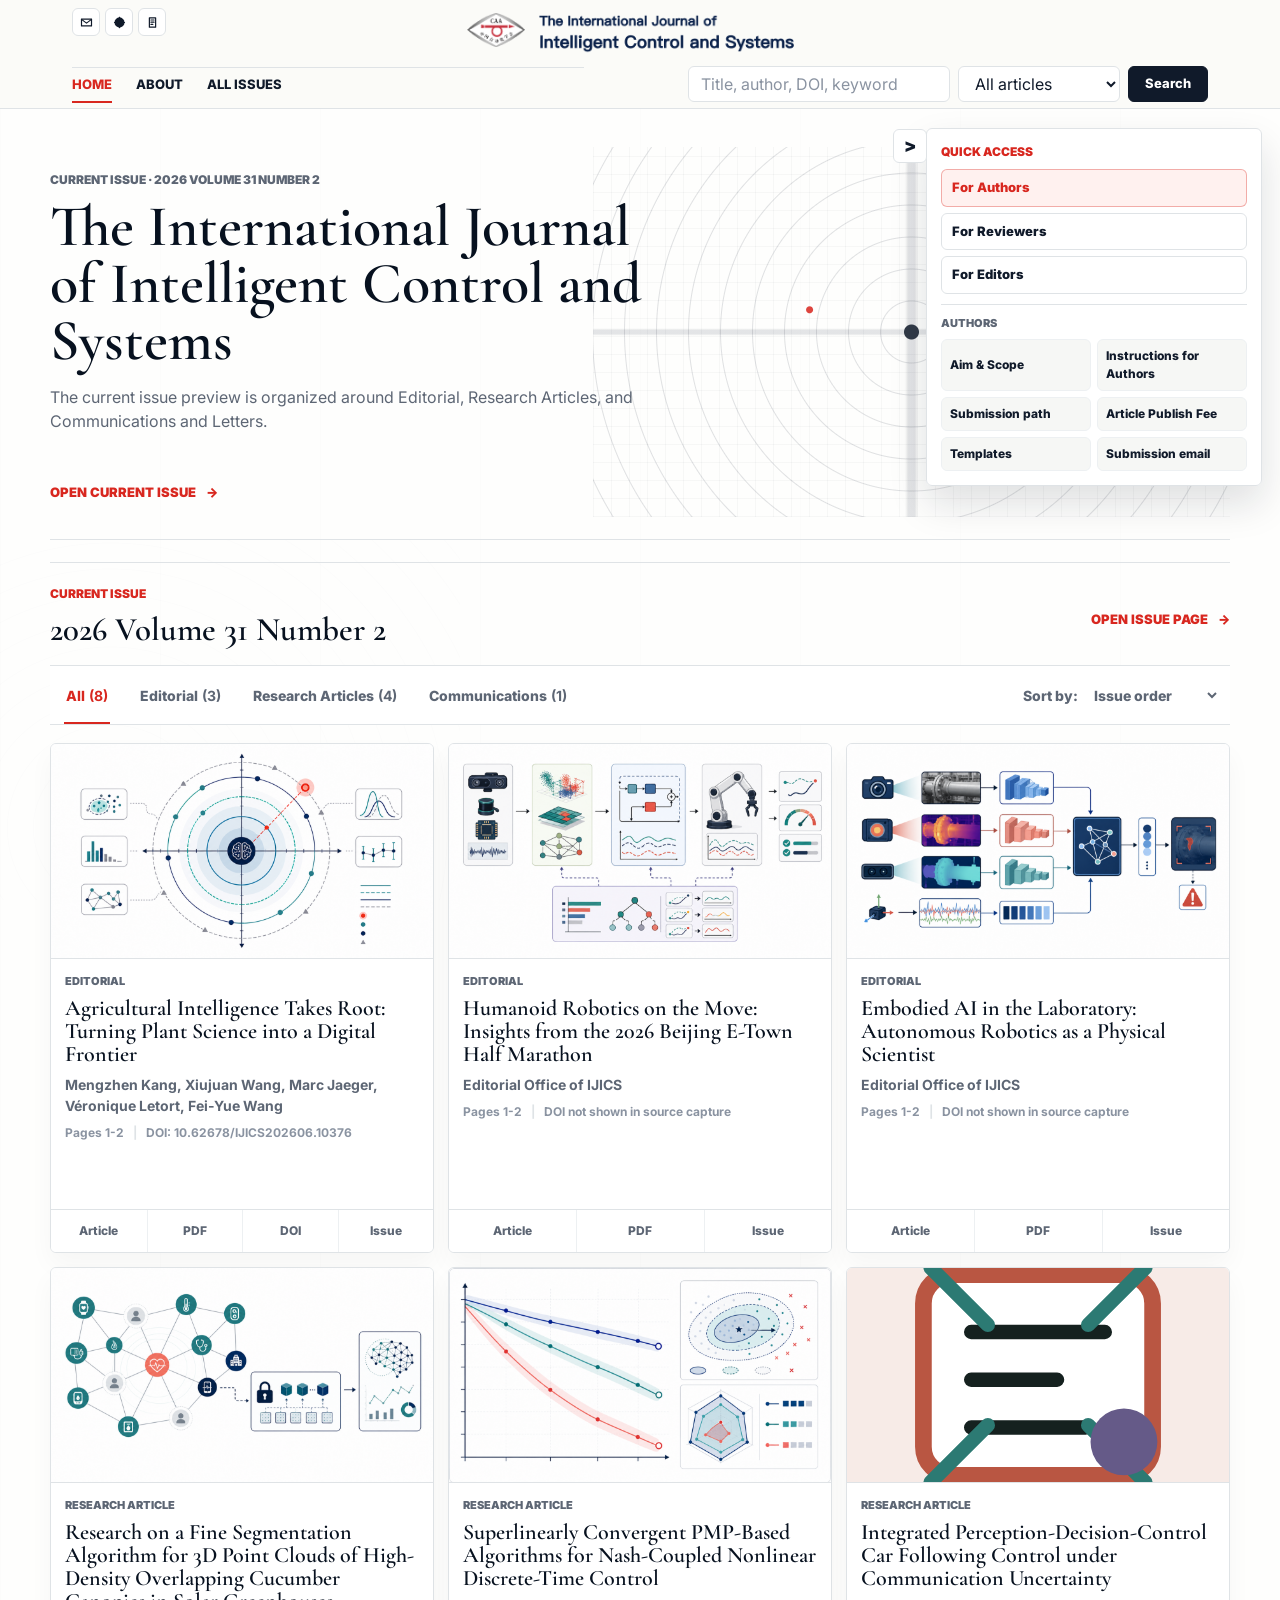
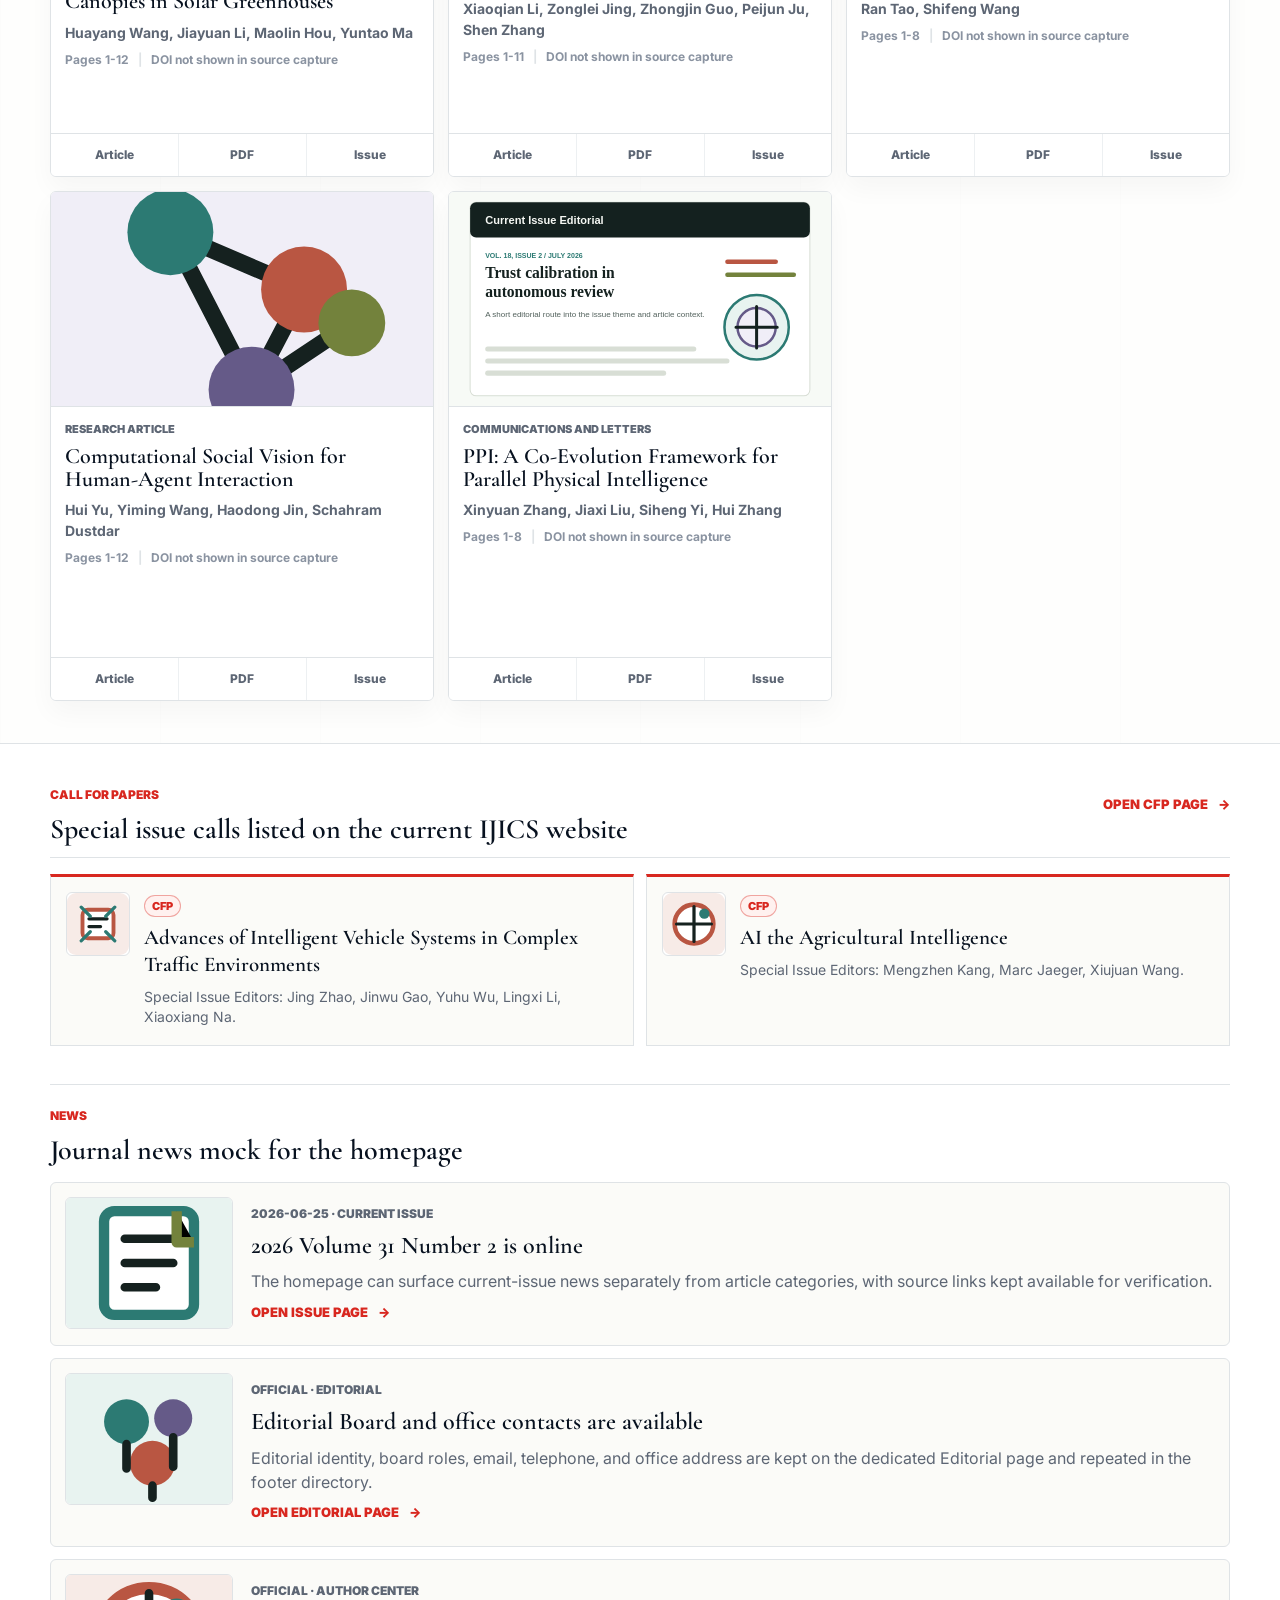
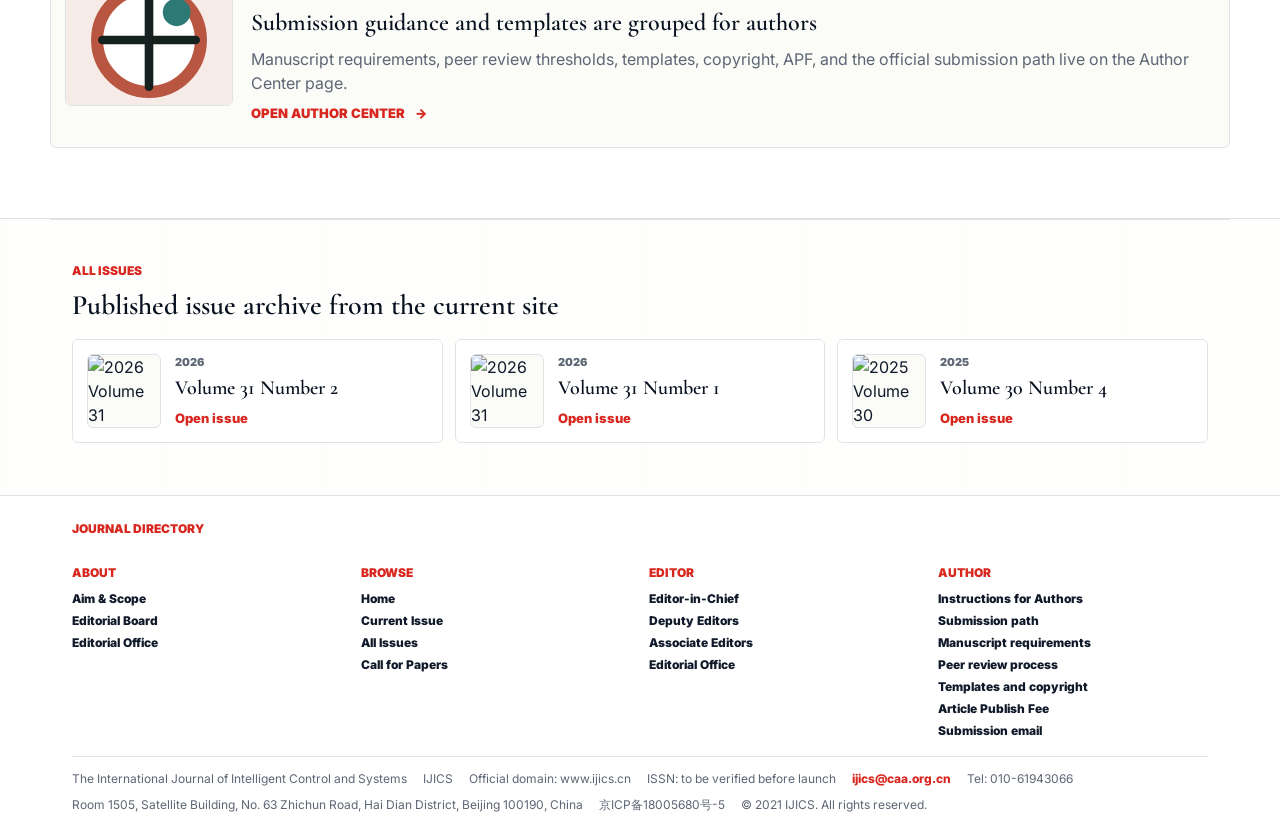
==== commit 2e99a854: "Publish latest IJICS demo site" ====
--- a/index.html
+++ b/index.html
@@ -6,80 +6,61 @@
     <title>IJICS Homepage Preview</title>
     <meta
       name="description"
-      content="A homepage preview for IJICS showing article access, author information, journal information, policies, and contact paths."
+      content="A homepage preview for IJICS using public journal content for article access, author information, editorial board, fees, submission paths, and contact verification."
     />
-    <link rel="stylesheet" href="./styles.css?v=23" />
+    <link rel="stylesheet" href="./styles.css?v=32" />
   </head>
   <body>
     <a class="skip-link" href="#main">Skip to content</a>
 
     <header class="site-header">
       <div class="nav-shell">
-        <a class="brand" href="#home" aria-label="IJICS home">
+          <a class="brand" href="./index.html#home" aria-label="IJICS home">
           <img
             class="brand-logo"
-            src="./assets/ijics-logo-lockup.png"
+            src="./assets/ijics-logo-lockup-transparent.png"
             width="798"
             height="128"
             alt="The International Journal of Intelligent Control and Systems"
           />
         </a>
         <div class="header-actions">
-          <nav class="social-links" aria-label="Journal social media">
-            <a href="#contact" aria-label="WeChat official account">
+          <nav class="social-links" aria-label="Journal utility links">
+            <a href="./editorial-board.html#editorial-office" aria-label="Contact Editorial Office">
               <svg viewBox="0 0 24 24" aria-hidden="true">
-                <path d="M9.8 5.5C5.9 5.5 3 7.8 3 10.8c0 1.7 1 3.2 2.6 4.1l-.5 2 2.2-1.1c.8.2 1.6.3 2.5.3 3.9 0 6.8-2.3 6.8-5.3S13.7 5.5 9.8 5.5Z" />
-                <path d="M14.6 10.9c3.1.2 5.4 2.1 5.4 4.6 0 1.4-.8 2.7-2.1 3.5l.4 1.5-1.7-.8c-.7.2-1.3.3-2 .3-2.8 0-5-1.5-5.7-3.6" />
-                <circle cx="7.7" cy="10.1" r=".7" />
-                <circle cx="11.8" cy="10.1" r=".7" />
+                <path d="M4 6.5h16v11H4z" />
+                <path d="m4 7 8 6 8-6" />
               </svg>
-              <span class="visually-hidden">WeChat</span>
+              <span class="visually-hidden">Contact</span>
             </a>
-            <a href="#contact" aria-label="X profile">
+            <a href="https://www.ijics.cn/" aria-label="Open current IJICS website">
               <svg viewBox="0 0 24 24" aria-hidden="true">
-                <path d="M5 5l14 14M19 5 5 19" />
+                <circle cx="12" cy="12" r="8" />
+                <path d="M4 12h16M12 4c2.2 2.3 3.2 5 3.2 8s-1 5.7-3.2 8M12 4c-2.2 2.3-3.2 5-3.2 8s1 5.7 3.2 8" />
               </svg>
-              <span class="visually-hidden">X</span>
+              <span class="visually-hidden">Website</span>
             </a>
-            <a href="#contact" aria-label="Zhihu profile">
+            <a href="./author-center.html#author-guide" aria-label="Author resources">
               <svg viewBox="0 0 24 24" aria-hidden="true">
-                <path d="M5 7h7M8.5 4.5v15M5 13h7M12 7c-.3 4.8-2.2 8.6-6.4 11.5" />
-                <rect x="14.5" y="6" width="5" height="11" rx="1" />
+                <path d="M7 4.5h10v15H7z" />
+                <path d="M9.5 8h5M9.5 11.5h5M9.5 15h3" />
               </svg>
-              <span class="visually-hidden">Zhihu</span>
-            </a>
-            <a href="#contact" aria-label="Xiaohongshu profile">
-              <svg viewBox="0 0 24 24" aria-hidden="true">
-                <path d="M6 5.5h12v13H6z" />
-                <path d="M9 5.5v13M15 5.5v13M8.2 9h7.6M8.2 13h7.6" />
-              </svg>
-              <span class="visually-hidden">Xiaohongshu</span>
-            </a>
-            <a href="#contact" aria-label="RSS feed">
-              <svg viewBox="0 0 24 24" aria-hidden="true">
-                <circle cx="6.5" cy="17.5" r="1.8" />
-                <path d="M5 9.5c5.2 0 9.5 4.3 9.5 9.5M5 5c7.7 0 14 6.3 14 14" />
-              </svg>
-              <span class="visually-hidden">RSS</span>
+              <span class="visually-hidden">Author resources</span>
             </a>
           </nav>
-          <div class="journal-meta" aria-label="Journal identifiers">
-            <span>ISSN 2040-0000</span>
-            <span>eISSN 2040-000X</span>
-          </div>
         </div>
       </div>
 
       <div class="navigation-board">
         <nav class="section-shortcuts" aria-label="Primary columns">
-          <a class="nav-home" href="#home">Home</a>
+          <a class="nav-home" href="./index.html#home">Home</a>
           <details class="nav-menu">
             <summary>About</summary>
             <div class="nav-menu-panel">
-              <a href="#about">Aim &amp; Scope</a>
-              <a href="#policies">Open Access</a>
-              <a href="#about">Editorial Board</a>
-              <a href="#contact" data-section-link="Editors">Editorial Office</a>
+              <a href="./aim-scope.html#aim-scope">Aim &amp; Scope</a>
+              <a href="./editorial-board.html#editorial-board">Editorial Board</a>
+              <a href="./author-center.html#apf">Article Publish Fee</a>
+              <a href="./editorial-board.html#editorial-office" data-section-link="Editors">Editorial Office</a>
             </div>
           </details>
           <a href="#all-issues">All Issues</a>
@@ -97,13 +78,13 @@
             <select id="issueSelect" aria-label="Article collection">
               <option value="">All articles</option>
               <optgroup label="Articles">
-                <option value="forthcoming">Forthcoming Issue</option>
                 <option value="current">Current Issue</option>
                 <option value="archive">Journal Archive</option>
+                <option value="popular">Popular Articles</option>
               </optgroup>
-              <optgroup label="Announcements">
+              <optgroup label="Journal information">
                 <option value="cfp">Call for Papers</option>
-                <option value="journal-news">Journal News</option>
+                <option value="authors">Author Resources</option>
               </optgroup>
             </select>
             <button type="submit" aria-label="Search articles">Search</button>
@@ -137,267 +118,497 @@
       </aside>
 
       <div class="content-flow">
-      <section class="home-band" id="home">
-        <div class="home-grid">
-          <section class="reader-panel" id="articles" aria-labelledby="reader-title">
-            <div class="feature-carousel" aria-label="Featured notices">
-              <div class="feature-track" id="featureTrack">
-                <article class="feature-slide feature-slide-editorial">
+        <section class="home-band" id="home">
+          <div class="home-grid">
+            <section class="reader-panel" id="articles" aria-labelledby="reader-title">
+              <div class="feature-carousel" aria-label="Featured notices">
+                <div class="feature-track" id="featureTrack">
+                  <article class="feature-slide feature-slide-editorial">
+                    <div>
+                      <p class="eyebrow">Current issue · 2026 Volume 31 Number 2</p>
+                      <h1 id="reader-title">The International Journal of Intelligent Control and Systems</h1>
+                      <p>
+                        The current issue preview is organized around Editorial, Research Articles,
+                        and Communications and Letters.
+                      </p>
+                    </div>
+                    <a class="quiet-link" href="#current-issue">Open current issue</a>
+                  </article>
+
+                  <article class="feature-slide feature-slide-cfp">
+                    <div>
+                      <p class="eyebrow">Call for Papers</p>
+                      <h2>Advances of Intelligent Vehicle Systems in Complex Traffic Environments</h2>
+                      <p>
+                        Special Issue Editors: Jing Zhao, Jinwu Gao, Yuhu Wu, Lingxi Li, Xiaoxiang Na.
+                      </p>
+                    </div>
+                    <a class="quiet-link" href="#call-for-papers">View calls</a>
+                  </article>
+
+                  <article class="feature-slide feature-slide-special">
+                    <div>
+                      <p class="eyebrow">Author Resources</p>
+                      <h2>Submission uses the IJICS online system and official templates</h2>
+                      <p>
+                        Authors submit through the IJICS login page, use Word or LaTeX templates, and can
+                        contact the Editorial Office by email for submission status.
+                      </p>
+                    </div>
+                    <a class="quiet-link" href="./author-center.html#submission" data-section-link="Authors">Submission path</a>
+                  </article>
+                </div>
+              </div>
+
+              <div class="issue-showcase" id="current-issue" aria-labelledby="current-issue-title">
+                <div class="issue-showcase-header">
                   <div>
-                    <p class="eyebrow">Vol. 18, Issue 2 · July 2026</p>
-                    <h1 id="reader-title">Editorial selection from the current issue</h1>
-                    <p>
-                      Latest issue articles are listed for quick scanning. The editorial panel
-                      highlights one article with context and a page preview.
-                    </p>
+                    <p class="eyebrow">Current issue</p>
+                    <h2 id="current-issue-title">2026 Volume 31 Number 2</h2>
                   </div>
-                  <a class="quiet-link" href="#article-detail">Open article page</a>
-                </article>
-
-                <article class="feature-slide feature-slide-cfp">
-                  <div>
-                    <p class="eyebrow">Call for papers · 30 September 2026</p>
-                    <h2>Trustworthy intelligent computing systems</h2>
-                    <p>
-                      Submissions are invited on robust AI systems, decision support,
-                      safety evaluation, and human-centered automation.
-                    </p>
+                  <a class="quiet-link" href="https://www.ijics.cn/all-issues/article/43">Open issue page</a>
+                </div>
+
+                <div class="article-type-switcher" aria-label="Article type shortcuts">
+                  <div class="article-type-tabs">
+                    <button type="button" class="article-type-tab is-active" data-article-type="all" aria-pressed="true" onclick="setArticleType('all')">
+                      All <span>(8)</span>
+                    </button>
+                    <button type="button" class="article-type-tab" data-article-type="editorial" aria-pressed="false" onclick="setArticleType('editorial')">
+                      Editorial <span>(3)</span>
+                    </button>
+                    <button type="button" class="article-type-tab" data-article-type="articles" aria-pressed="false" onclick="setArticleType('articles')">
+                      Research Articles <span>(4)</span>
+                    </button>
+                    <button type="button" class="article-type-tab" data-article-type="communication" aria-pressed="false" onclick="setArticleType('communication')">
+                      Communications <span>(1)</span>
+                    </button>
                   </div>
-                  <a class="quiet-link" href="#site-structure" data-section-link="Authors">Submission scope</a>
-                </article>
-
-                <article class="feature-slide feature-slide-special">
-                  <div>
-                    <p class="eyebrow">Special focus · 15 November 2026</p>
-                    <h2>Special focus: AI agents in industrial settings</h2>
-                    <p>
-                      We welcome empirical, systems, and review articles that connect
-                      intelligent agents with verifiable deployment evidence.
-                    </p>
-                  </div>
-                  <a class="quiet-link" href="#site-structure" data-section-link="Authors">Author guidance</a>
-                </article>
-              </div>
+                  <label class="article-sort">
+                    <span>Sort by:</span>
+                    <select aria-label="Sort current issue articles">
+                      <option>Issue order</option>
+                      <option>Article type</option>
+                      <option>Title A-Z</option>
+                    </select>
+                  </label>
+                </div>
+
+                <div class="article-list issue-card-grid" id="articleList" aria-live="polite">
+                  <article
+                    class="article-card issue-article-card"
+                    id="article-detail"
+                    data-article-group="editorial"
+                    data-search="agricultural intelligence takes root plant science digital frontier mengzhen kang xiujuan wang marc jaeger veronique letort fei-yue wang 10.62678/IJICS202606.10376"
+                  >
+                    <figure class="article-figure">
+                      <img src="./assets/article-figure-trust-calibration.png" alt="Article thumbnail" />
+                    </figure>
+                    <div class="article-card-body">
+                      <p class="type-label">Editorial</p>
+                      <h2>Agricultural Intelligence Takes Root: Turning Plant Science into a Digital Frontier</h2>
+                      <p class="article-authors">Mengzhen Kang, Xiujuan Wang, Marc Jaeger, Véronique Letort, Fei-Yue Wang</p>
+                      <p class="article-meta">Pages 1-2 <span>|</span> DOI: 10.62678/IJICS202606.10376</p>
+                    </div>
+                    <div class="article-actions" aria-label="Article actions">
+                      <a href="https://www.ijics.cn/article/376">Article</a>
+                      <a href="https://www.ijics.cn/api/ijics/article/browse/376">PDF</a>
+                      <a href="https://doi.org/10.62678/IJICS202606.10376">DOI</a>
+                      <a href="https://www.ijics.cn/all-issues/article/43">Issue</a>
+                    </div>
+                  </article>
+
+                  <article
+                    class="article-card issue-article-card"
+                    data-article-group="editorial"
+                    data-search="humanoid robotics move insights 2026 beijing e-town half marathon editorial office ijics"
+                  >
+                    <figure class="article-figure">
+                      <img src="./assets/article-figure-edge-robotics.png" alt="Article thumbnail" />
+                    </figure>
+                    <div class="article-card-body">
+                      <p class="type-label">Editorial</p>
+                      <h2>Humanoid Robotics on the Move: Insights from the 2026 Beijing E-Town Half Marathon</h2>
+                      <p class="article-authors">Editorial Office of IJICS</p>
+                      <p class="article-meta">Pages 1-2 <span>|</span> DOI not shown in source capture</p>
+                    </div>
+                    <div class="article-actions" aria-label="Article actions">
+                      <a href="https://www.ijics.cn/article/379">Article</a>
+                      <a href="https://www.ijics.cn/api/ijics/article/browse/379">PDF</a>
+                      <a href="https://www.ijics.cn/all-issues/article/43">Issue</a>
+                    </div>
+                  </article>
+
+                  <article
+                    class="article-card issue-article-card"
+                    data-article-group="editorial"
+                    data-search="embodied ai laboratory autonomous robotics physical scientist editorial office ijics"
+                  >
+                    <figure class="article-figure">
+                      <img src="./assets/article-figure-multimodal-inspection.png" alt="Article thumbnail" />
+                    </figure>
+                    <div class="article-card-body">
+                      <p class="type-label">Editorial</p>
+                      <h2>Embodied AI in the Laboratory: Autonomous Robotics as a Physical Scientist</h2>
+                      <p class="article-authors">Editorial Office of IJICS</p>
+                      <p class="article-meta">Pages 1-2 <span>|</span> DOI not shown in source capture</p>
+                    </div>
+                    <div class="article-actions" aria-label="Article actions">
+                      <a href="https://www.ijics.cn/article/382">Article</a>
+                      <a href="https://www.ijics.cn/api/ijics/article/browse/382">PDF</a>
+                      <a href="https://www.ijics.cn/all-issues/article/43">Issue</a>
+                    </div>
+                  </article>
+
+                  <article
+                    class="article-card issue-article-card"
+                    data-article-group="articles"
+                    data-search="research fine segmentation algorithm 3d point clouds high-density overlapping cucumber canopies solar greenhouses huayang wang jiayuan li maolin hou yuntao ma"
+                  >
+                    <figure class="article-figure">
+                      <img src="./assets/article-figure-graph-privacy.png" alt="Article thumbnail" />
+                    </figure>
+                    <div class="article-card-body">
+                      <p class="type-label">Research Article</p>
+                      <h2>Research on a Fine Segmentation Algorithm for 3D Point Clouds of High-Density Overlapping Cucumber Canopies in Solar Greenhouses</h2>
+                      <p class="article-authors">Huayang Wang, Jiayuan Li, Maolin Hou, Yuntao Ma</p>
+                      <p class="article-meta">Pages 1-12 <span>|</span> DOI not shown in source capture</p>
+                    </div>
+                    <div class="article-actions" aria-label="Article actions">
+                      <a href="https://www.ijics.cn/article/322">Article</a>
+                      <a href="https://www.ijics.cn/api/ijics/article/browse/322">PDF</a>
+                      <a href="https://www.ijics.cn/all-issues/article/43">Issue</a>
+                    </div>
+                  </article>
+
+                  <article
+                    class="article-card issue-article-card"
+                    data-article-group="articles"
+                    data-search="superlinearly convergent pmp-based algorithms nash-coupled nonlinear discrete-time control xiaoqian li zonglei jing zhongjin guo peijun ju shen zhang"
+                  >
+                    <figure class="article-figure">
+                      <img src="./assets/article-figure-distribution-shift.png" alt="Article thumbnail" />
+                    </figure>
+                    <div class="article-card-body">
+                      <p class="type-label">Research Article</p>
+                      <h2>Superlinearly Convergent PMP-Based Algorithms for Nash-Coupled Nonlinear Discrete-Time Control</h2>
+                      <p class="article-authors">Xiaoqian Li, Zonglei Jing, Zhongjin Guo, Peijun Ju, Shen Zhang</p>
+                      <p class="article-meta">Pages 1-11 <span>|</span> DOI not shown in source capture</p>
+                    </div>
+                    <div class="article-actions" aria-label="Article actions">
+                      <a href="https://www.ijics.cn/article/352">Article</a>
+                      <a href="https://www.ijics.cn/api/ijics/article/browse/352">PDF</a>
+                      <a href="https://www.ijics.cn/all-issues/article/43">Issue</a>
+                    </div>
+                  </article>
+
+                  <article
+                    class="article-card issue-article-card"
+                    data-article-group="articles"
+                    data-search="integrated perception-decision-control car following control communication uncertainty ran tao shifeng wang"
+                  >
+                    <figure class="article-figure">
+                      <img src="./assets/article-thumb-agent.svg" alt="Article thumbnail" />
+                    </figure>
+                    <div class="article-card-body">
+                      <p class="type-label">Research Article</p>
+                      <h2>Integrated Perception-Decision-Control Car Following Control under Communication Uncertainty</h2>
+                      <p class="article-authors">Ran Tao, Shifeng Wang</p>
+                      <p class="article-meta">Pages 1-8 <span>|</span> DOI not shown in source capture</p>
+                    </div>
+                    <div class="article-actions" aria-label="Article actions">
+                      <a href="https://www.ijics.cn/article/369">Article</a>
+                      <a href="https://www.ijics.cn/api/ijics/article/browse/369">PDF</a>
+                      <a href="https://www.ijics.cn/all-issues/article/43">Issue</a>
+                    </div>
+                  </article>
+
+                  <article
+                    class="article-card issue-article-card"
+                    data-article-group="articles"
+                    data-search="computational social vision human-agent interaction hui yu yiming wang haodong jin schahram dustdar"
+                  >
+                    <figure class="article-figure">
+                      <img src="./assets/article-thumb-graph.svg" alt="Article thumbnail" />
+                    </figure>
+                    <div class="article-card-body">
+                      <p class="type-label">Research Article</p>
+                      <h2>Computational Social Vision for Human-Agent Interaction</h2>
+                      <p class="article-authors">Hui Yu, Yiming Wang, Haodong Jin, Schahram Dustdar</p>
+                      <p class="article-meta">Pages 1-12 <span>|</span> DOI not shown in source capture</p>
+                    </div>
+                    <div class="article-actions" aria-label="Article actions">
+                      <a href="https://www.ijics.cn/article/373">Article</a>
+                      <a href="https://www.ijics.cn/api/ijics/article/browse/373">PDF</a>
+                      <a href="https://www.ijics.cn/all-issues/article/43">Issue</a>
+                    </div>
+                  </article>
+
+                  <article
+                    class="article-card issue-article-card"
+                    data-article-group="communication"
+                    data-search="ppi co-evolution framework parallel physical intelligence xinyuan zhang jiaxi liu siheng yi hui zhang"
+                  >
+                    <figure class="article-figure">
+                      <img src="./assets/article-preview.svg" alt="Article thumbnail" />
+                    </figure>
+                    <div class="article-card-body">
+                      <p class="type-label">Communications and Letters</p>
+                      <h2>PPI: A Co-Evolution Framework for Parallel Physical Intelligence</h2>
+                      <p class="article-authors">Xinyuan Zhang, Jiaxi Liu, Siheng Yi, Hui Zhang</p>
+                      <p class="article-meta">Pages 1-8 <span>|</span> DOI not shown in source capture</p>
+                    </div>
+                    <div class="article-actions" aria-label="Article actions">
+                      <a href="https://www.ijics.cn/article/372">Article</a>
+                      <a href="https://www.ijics.cn/api/ijics/article/browse/372">PDF</a>
+                      <a href="https://www.ijics.cn/all-issues/article/43">Issue</a>
+                    </div>
+                  </article>
+                </div>
+              </div>
+            </section>
+          </div>
+        </section>
+
+        <section class="summary-band" id="call-for-papers" aria-label="Calls for papers and journal updates">
+          <div class="updates-panel" aria-labelledby="updates-title">
+            <div class="updates-heading">
+              <div>
+                <p class="eyebrow">Call for Papers</p>
+                <h2 id="updates-title">Special issue calls listed on the current IJICS website</h2>
+              </div>
+              <a class="quiet-link" href="https://www.ijics.cn/call-for-papers">Open CFP page</a>
             </div>
 
-            <div class="article-type-switcher" aria-label="Article type shortcuts">
-              <button type="button" class="article-type-tab is-active" data-article-type="articles" aria-pressed="true" onclick="setArticleType('articles')">
-                Research Articles
-              </button>
-              <button type="button" class="article-type-tab article-type-tab-alt" data-article-type="communication" aria-pressed="false" onclick="setArticleType('communication')">
-                Communication and letters
-              </button>
-              <span class="issue-context">
-                <span>Current issue</span>
-                <strong>Vol. 18, Issue 2 · July 2026</strong>
-              </span>
-            </div>
-
-            <div class="current-issue-layout">
-              <div class="article-list" id="articleList" aria-live="polite">
-                <article class="article-card" data-article-group="articles" data-search="adaptive trust calibration autonomous review systems chen doi 10.1234 ijics.2026.018201">
-                  <img src="./assets/article-thumb-trust.svg" alt="Trust calibration article thumbnail" />
-                  <div>
-                    <p class="type-label">Research article</p>
-                    <h2>Adaptive trust calibration in autonomous review systems</h2>
-                    <p>Y. Chen, A. Ribeiro · Published July 2026</p>
-                  </div>
-                </article>
-
-                <article class="article-card" data-article-group="articles" data-search="privacy preserving graph reasoning medical iot tanaka doi 10.1234 ijics.2026.018202">
-                  <img src="./assets/article-thumb-graph.svg" alt="Graph reasoning article thumbnail" />
-                  <div>
-                    <p class="type-label">Review article</p>
-                    <h2>Privacy-preserving graph reasoning for medical IoT</h2>
-                    <p>M. Tanaka, S. Malik · Published July 2026</p>
-                  </div>
-                </article>
-
-                <article class="article-card" data-article-group="communication" data-search="benchmarking multimodal agents industrial inspection martinez doi 10.1234 ijics.2026.018203">
-                  <img src="./assets/article-thumb-agent.svg" alt="Industrial inspection article thumbnail" />
-                  <div>
-                    <p class="type-label">Short communication</p>
-                    <h2>Benchmarking multimodal agents for industrial inspection</h2>
-                    <p>L. Martinez, H. Singh · Published June 2026</p>
-                  </div>
-                </article>
-
-                <article class="article-card" data-article-group="articles" data-search="robust decision support distribution shift nielsen doi 10.1234 ijics.2026.018204">
-                  <img src="./assets/article-thumb-trust.svg" alt="Decision support article thumbnail" />
-                  <div>
-                    <p class="type-label">Research article</p>
-                    <h2>Robust decision support under distribution shift</h2>
-                    <p>K. Nielsen, P. Duarte · Published June 2026</p>
-                  </div>
-                </article>
-
-                <article class="article-card" data-article-group="articles" data-search="explainable controllers edge robotics ibrahim doi 10.1234 ijics.2026.018205">
-                  <img src="./assets/article-thumb-agent.svg" alt="Edge robotics article thumbnail" />
-                  <div>
-                    <p class="type-label">System report</p>
-                    <h2>Explainable controllers for edge robotics</h2>
-                    <p>N. Ibrahim, R. Cho · Published June 2026</p>
-                  </div>
-                </article>
-              </div>
-
-              <article class="current-editorial" id="article-detail" aria-labelledby="article-detail-title">
-                <figure class="article-preview">
-                  <img src="./assets/article-preview.svg" alt="Featured IJICS article page preview" />
-                </figure>
-                <div class="editorial-copy">
-                  <p class="eyebrow">Editorial</p>
-                  <h2 id="article-detail-title">Adaptive trust calibration in autonomous review systems</h2>
-                  <p class="article-byline">Y. Chen, A. Ribeiro · Vol. 18, Issue 2 · Research article · July 2026</p>
-                  <p>
-                    The editorial introduces why this article matters in the current issue.
-                    Full DOI, citation export, PDF, and license actions belong on the article page.
-                  </p>
-                  <a class="editorial-link" href="#article-detail">Open article page</a>
+            <div class="updates-grid" aria-label="Scrollable calls">
+              <article
+                class="update-card update-call"
+                data-category="cfp"
+                data-search="advances intelligent vehicle systems complex traffic environments jing zhao jinwu gao yuhu wu lingxi li xiaoxiang na"
+              >
+                <img src="./assets/update-cfp-agents.svg" alt="Call thumbnail" />
+                <div>
+                  <span class="update-label">CFP</span>
+                  <h3>Advances of Intelligent Vehicle Systems in Complex Traffic Environments</h3>
+                  <p>Special Issue Editors: Jing Zhao, Jinwu Gao, Yuhu Wu, Lingxi Li, Xiaoxiang Na.</p>
+                </div>
+              </article>
+              <article
+                class="update-card update-call"
+                data-category="cfp"
+                data-search="ai the agricultural intelligence mengzhen kang marc jaeger xiujuan wang"
+              >
+                <img src="./assets/update-cfp-trust.svg" alt="Call thumbnail" />
+                <div>
+                  <span class="update-label">CFP</span>
+                  <h3>AI the Agricultural Intelligence</h3>
+                  <p>Special Issue Editors: Mengzhen Kang, Marc Jaeger, Xiujuan Wang.</p>
+                </div>
+              </article>
+              <article
+                class="update-card update-call"
+                data-category="cfp"
+                data-search="agentic control agentic automation agentic process organization society fuchun sun dayi wang hui zhang"
+              >
+                <img src="./assets/update-news-board.svg" alt="Call thumbnail" />
+                <div>
+                  <span class="update-label">CFP</span>
+                  <h3>Agentic Control and Agentic Automation for Agentic Process and Agentic Organization in Agentic Society</h3>
+                  <p>Special Issue Editors: Fuchun Sun, Dayi Wang, Hui Zhang.</p>
                 </div>
               </article>
             </div>
 
-          </section>
-        </div>
-      </section>
-
-      <section class="summary-band" aria-label="Homepage second screen">
-        <div class="updates-panel" aria-labelledby="updates-title">
-          <div class="updates-heading">
-            <div>
-              <p class="eyebrow">Announcements</p>
-              <h2 id="updates-title">Call for Papers</h2>
+            <div class="journal-news-board" aria-labelledby="news-title">
+              <div class="journal-news-heading">
+                <p class="eyebrow">News</p>
+                <h2 id="news-title">Journal news mock for the homepage</h2>
+              </div>
+              <div class="journal-news-list">
+                <article class="journal-news-card">
+                  <img src="./assets/update-news-issue.svg" alt="Issue news thumbnail" />
+                  <div>
+                    <p class="news-meta">2026-06-25 · Current issue</p>
+                    <h3>2026 Volume 31 Number 2 is online</h3>
+                    <p>
+                      The homepage can surface current-issue news separately from article categories,
+                      with source links kept available for verification.
+                    </p>
+                    <a class="quiet-link" href="https://www.ijics.cn/all-issues/article/43">Open issue page</a>
+                  </div>
+                </article>
+
+                <article class="journal-news-card">
+                  <img src="./assets/update-news-board.svg" alt="Editorial news thumbnail" />
+                  <div>
+                    <p class="news-meta">Official · Editorial</p>
+                    <h3>Editorial Board and office contacts are available</h3>
+                    <p>
+                      Editorial identity, board roles, email, telephone, and office address are kept
+                      on the dedicated Editorial page and repeated in the footer directory.
+                    </p>
+                    <a class="quiet-link" href="./editorial-board.html#editorial-board">Open editorial page</a>
+                  </div>
+                </article>
+
+                <article class="journal-news-card">
+                  <img src="./assets/update-cfp-trust.svg" alt="Author center news thumbnail" />
+                  <div>
+                    <p class="news-meta">Official · Author Center</p>
+                    <h3>Submission guidance and templates are grouped for authors</h3>
+                    <p>
+                      Manuscript requirements, peer review thresholds, templates, copyright, APF, and
+                      the official submission path live on the Author Center page.
+                    </p>
+                    <a class="quiet-link" href="./author-center.html#author-guide">Open Author Center</a>
+                  </div>
+                </article>
+              </div>
             </div>
-            <a class="quiet-link" href="#articles">All calls</a>
           </div>
-          <div class="updates-grid" aria-label="Scrollable calls and news">
-            <article
-              class="update-card update-call"
-              data-category="cfp"
-              data-search="cfp call for papers trustworthy intelligent computing systems robust ai safety evaluation human centered automation deadline 30 september 2026"
-            >
-              <img src="./assets/update-cfp-trust.svg" alt="Trustworthy systems call thumbnail" />
-              <div>
-                <span class="update-label">CFP</span>
-                <h3>Trustworthy intelligent computing systems</h3>
-                <p>Topic: robust AI, safety evaluation, and human-centered automation.</p>
-                <strong>Deadline: 30 September 2026</strong>
-              </div>
-            </article>
-            <article
-              class="update-card update-call"
-              data-category="cfp"
-              data-search="cfp call for papers ai agents industrial inspection empirical systems deployment evidence decision support deadline 15 november 2026"
-            >
-              <img src="./assets/update-cfp-agents.svg" alt="Industrial AI agents call thumbnail" />
-              <div>
-                <span class="update-label">CFP</span>
-                <h3>AI agents in industrial inspection</h3>
-                <p>Topic: empirical systems, deployment evidence, and decision support.</p>
-                <strong>Deadline: 15 November 2026</strong>
-              </div>
-            </article>
+        </section>
+
+        <section class="all-issues-panel" id="all-issues" aria-labelledby="all-issues-title">
+          <div>
+            <p class="eyebrow">All Issues</p>
+            <h2 id="all-issues-title">Published issue archive from the current site</h2>
           </div>
-
-          <section class="journal-news-board" id="journal-news" aria-labelledby="journal-news-title">
-            <div class="journal-news-heading">
-              <p class="eyebrow">News</p>
-              <h2 id="journal-news-title">Journal updates</h2>
-            </div>
-            <div class="journal-news-list">
-              <article class="journal-news-card">
-                <img src="./assets/update-news-issue.svg" alt="Current issue news thumbnail" />
-                <div>
-                  <p class="news-meta">IJICS Editorial Office · 7 July 2026</p>
-                  <h3>Current issue metadata has been refreshed</h3>
-                  <p>
-                    Article pages now expose DOI, license, article type, issue number, and citation
-                    actions in one scanable metadata block.
-                  </p>
-                </div>
-              </article>
-              <article class="journal-news-card">
-                <img src="./assets/update-news-board.svg" alt="Editorial board news thumbnail" />
-                <div>
-                  <p class="news-meta">Mei Lin · 3 July 2026</p>
-                  <h3>Editorial board affiliations reviewed for public display</h3>
-                  <p>
-                    Board entries now separate public affiliation, role, term status, and the office
-                    contact path used for correction requests.
-                  </p>
-                </div>
-              </article>
-              <article class="journal-news-card">
-                <img src="./assets/update-cfp-trust.svg" alt="Trustworthy systems call thumbnail" />
-                <div>
-                  <p class="news-meta">Daniel Hart · 24 June 2026</p>
-                  <h3>Author guidance adds a pre-submission evidence checklist</h3>
-                  <p>
-                    The checklist records required files, ethics statements, funding disclosures,
-                    and the official submission domain before authors leave the site.
-                  </p>
-                </div>
-              </article>
-            </div>
-          </section>
-        </div>
-      </section>
-
-      <section class="all-issues-panel" id="all-issues" aria-labelledby="all-issues-title">
-        <div>
-          <p class="eyebrow">All Issues</p>
-          <h2 id="all-issues-title">Browse all published issues</h2>
-        </div>
-        <div class="all-issues-grid">
-          <article class="past-issue-card">
-            <img src="./assets/past-issue-2026-01.svg" alt="Vol. 18 Issue 1 cover thumbnail" />
-            <div>
-              <p class="type-label">Vol. 18, Issue 1</p>
-              <h3>Intelligent control systems in open environments</h3>
-              <p>12 articles · March 2026</p>
-            </div>
-          </article>
-          <article class="past-issue-card">
-            <img src="./assets/past-issue-2025-04.svg" alt="Vol. 17 Issue 4 cover thumbnail" />
-            <div>
-              <p class="type-label">Vol. 17, Issue 4</p>
-              <h3>Human-centered automation and trusted agents</h3>
-              <p>10 articles · December 2025</p>
-            </div>
-          </article>
-          <article class="past-issue-card">
-            <img src="./assets/past-issue-2025-03.svg" alt="Vol. 17 Issue 3 cover thumbnail" />
-            <div>
-              <p class="type-label">Vol. 17, Issue 3</p>
-              <h3>Robust learning for control and decision support</h3>
-              <p>11 articles · September 2025</p>
-            </div>
-          </article>
-        </div>
-      </section>
-
+          <div class="all-issues-grid">
+            <article class="past-issue-card">
+              <img src="https://static.cacpaper.com/ijics-journal/ijics/issue-cover/1782373895.068272.png" alt="2026 Volume 31 Number 2 cover" />
+              <div>
+                <p class="type-label">2026</p>
+                <h3>Volume 31 Number 2</h3>
+                <p><a href="https://www.ijics.cn/all-issues/article/43">Open issue</a></p>
+              </div>
+            </article>
+            <article class="past-issue-card">
+              <img src="https://static.cacpaper.com/ijics-journal/ijics/issue-cover/1777442119.596342.png" alt="2026 Volume 31 Number 1 cover" />
+              <div>
+                <p class="type-label">2026</p>
+                <h3>Volume 31 Number 1</h3>
+                <p><a href="https://www.ijics.cn/all-issues/article/42">Open issue</a></p>
+              </div>
+            </article>
+            <article class="past-issue-card">
+              <img src="https://static.cacpaper.com/ijics-journal/ijics/issue-cover/1773622577.494781.png" alt="2025 Volume 30 Number 4 cover" />
+              <div>
+                <p class="type-label">2025</p>
+                <h3>Volume 30 Number 4</h3>
+                <p><a href="https://www.ijics.cn/all-issues/article/41">Open issue</a></p>
+              </div>
+            </article>
+            <article class="past-issue-card">
+              <img src="https://static.cacpaper.com/ijics-journal/ijics/issue-cover/1770254754.269274.png" alt="2025 Volume 30 Number 3 cover" />
+              <div>
+                <p class="type-label">2025</p>
+                <h3>Volume 30 Number 3</h3>
+                <p><a href="https://www.ijics.cn/all-issues/article/40">Open issue</a></p>
+              </div>
+            </article>
+            <article class="past-issue-card">
+              <img src="https://static.cacpaper.com/ijics-journal/ijics/issue-cover/1758609352.616588.png" alt="2025 Volume 30 Number 2 cover" />
+              <div>
+                <p class="type-label">2025</p>
+                <h3>Volume 30 Number 2</h3>
+                <p><a href="https://www.ijics.cn/all-issues/article/38">Open issue</a></p>
+              </div>
+            </article>
+            <article class="past-issue-card">
+              <img src="https://static.cacpaper.com/ijics-journal/ijics/issue-cover/1758608663.372144.png" alt="2025 Volume 30 Number 1 cover" />
+              <div>
+                <p class="type-label">2025</p>
+                <h3>Volume 30 Number 1</h3>
+                <p><a href="https://www.ijics.cn/all-issues/article/17">Open issue</a></p>
+              </div>
+            </article>
+            <article class="past-issue-card">
+              <img src="https://static.cacpaper.com/ijics-journal/ijics/issue-cover/1758676894.547271.png" alt="2024 Volume 29 Number 4 cover" />
+              <div>
+                <p class="type-label">2024</p>
+                <h3>Volume 29 Number 4</h3>
+                <p><a href="https://www.ijics.cn/all-issues/article/16">Open issue</a></p>
+              </div>
+            </article>
+            <article class="past-issue-card">
+              <img src="https://static.cacpaper.com/ijics-journal/ijics/issue-cover/1758675748.032268.png" alt="2024 Volume 29 Number 3 cover" />
+              <div>
+                <p class="type-label">2024</p>
+                <h3>Volume 29 Number 3</h3>
+                <p><a href="https://www.ijics.cn/all-issues/article/15">Open issue</a></p>
+              </div>
+            </article>
+            <article class="past-issue-card">
+              <img src="https://static.cacpaper.com/ijics-journal/ijics/issue-cover/1758622357.536022.png" alt="2024 Volume 29 Number 2 cover" />
+              <div>
+                <p class="type-label">2024</p>
+                <h3>Volume 29 Number 2</h3>
+                <p><a href="https://www.ijics.cn/all-issues/article/2">Open issue</a></p>
+              </div>
+            </article>
+            <article class="past-issue-card">
+              <img src="https://static.cacpaper.com/ijics-journal/ijics/issue-cover/1758622141.18272.png" alt="2024 Volume 29 Number 1 cover" />
+              <div>
+                <p class="type-label">2024</p>
+                <h3>Volume 29 Number 1</h3>
+                <p><a href="https://www.ijics.cn/all-issues/article/1">Open issue</a></p>
+              </div>
+            </article>
+          </div>
+        </section>
       </div>
     </main>
 
     <footer class="site-footer" id="contact" aria-label="Journal compliance information">
       <div class="footer-compliance">
-        <p class="eyebrow">Journal compliance information</p>
-        <nav class="footer-link-row" aria-label="Journal information links">
-          <a id="about" href="#contact">Aim &amp; Scope</a>
-          <a id="policies" href="#contact">Open Access and Policies</a>
+        <p class="eyebrow">Journal directory</p>
+        <nav class="footer-directory" aria-label="Expanded journal navigation">
+          <section class="footer-directory-group">
+            <h2>About</h2>
+            <a href="./aim-scope.html#aim-scope">Aim &amp; Scope</a>
+            <a href="./editorial-board.html#editorial-board">Editorial Board</a>
+            <a href="./editorial-board.html#editorial-office">Editorial Office</a>
+          </section>
+          <section class="footer-directory-group">
+            <h2>Browse</h2>
+            <a href="./index.html#home">Home</a>
+            <a href="./index.html#current-issue">Current Issue</a>
+            <a href="./index.html#all-issues">All Issues</a>
+            <a href="./index.html#call-for-papers">Call for Papers</a>
+          </section>
+          <section class="footer-directory-group">
+            <h2>Editor</h2>
+            <a href="./editorial-board.html#editor-in-chief">Editor-in-Chief</a>
+            <a href="./editorial-board.html#deputy-editors">Deputy Editors</a>
+            <a href="./editorial-board.html#associate-editors">Associate Editors</a>
+            <a href="./editorial-board.html#editorial-office">Editorial Office</a>
+          </section>
+          <section class="footer-directory-group">
+            <h2>Author</h2>
+            <a href="./author-center.html#author-guide">Instructions for Authors</a>
+            <a href="./author-center.html#submission">Submission path</a>
+            <a href="./author-center.html#requirements">Manuscript requirements</a>
+            <a href="./author-center.html#peer-review">Peer review process</a>
+            <a href="./author-center.html#templates">Templates and copyright</a>
+            <a href="./author-center.html#apf">Article Publish Fee</a>
+            <a href="./editorial-board.html#editorial-office">Submission email</a>
+          </section>
         </nav>
         <div class="identity-strip">
           <span>The International Journal of Intelligent Control and Systems</span>
           <span>IJICS</span>
-          <span>ISSN 2040-0000</span>
-          <span>Website: ijics.example.org</span>
-          <a href="mailto:editorial@ijics.example.org">editorial@ijics.example.org</a>
+          <span>Official domain: www.ijics.cn</span>
+          <span>ISSN: to be verified before launch</span>
+          <a href="mailto:ijics@caa.org.cn">ijics@caa.org.cn</a>
+          <span>Tel: 010-61943066</span>
+          <span>Room 1505, Satellite Building, No. 63 Zhichun Road, Hai Dian District, Beijing 100190, China</span>
+          <span>京ICP备18005680号-5</span>
+          <span>© 2021 IJICS. All rights reserved.</span>
         </div>
       </div>
     </footer>
 
     <div class="toast" id="toast" role="status" aria-live="polite"></div>
-    <script src="./script.js?v=23"></script>
+    <script src="./script.js?v=27"></script>
   </body>
 </html>
--- a/styles.css
+++ b/styles.css
@@ -29,6 +29,10 @@
   scroll-behavior: smooth;
 }
 
+[id] {
+  scroll-margin-top: 148px;
+}
+
 body {
   margin: 0;
   background:
@@ -114,39 +118,45 @@
 }
 
 .nav-shell {
+  position: relative;
   width: min(100%, var(--max));
   margin: 0 auto;
-  display: flex;
+  display: grid;
+  grid-template-columns: 1fr;
   align-items: center;
-  justify-content: space-between;
-  gap: 24px;
-  padding: 4px 22px 2px;
+  justify-items: center;
+  min-height: 66px;
+  padding: 4px 22px 3px;
 }
 
 .brand {
   min-width: 0;
   display: block;
-  flex: 1 1 390px;
-  max-width: 390px;
+  width: min(100%, 360px);
+  max-width: 360px;
 }
 
 .brand-logo {
   display: block;
-  width: min(100%, 390px);
+  width: 100%;
   height: auto;
+  margin-inline: auto;
 }
 
 .header-actions {
+  position: absolute;
+  left: 22px;
+  top: 8px;
   display: grid;
   gap: 5px;
-  justify-items: end;
+  justify-items: start;
 }
 
 .social-links {
   display: flex;
   flex-wrap: wrap;
   gap: 5px;
-  justify-content: flex-end;
+  justify-content: flex-start;
 }
 
 .social-links a {
@@ -187,15 +197,6 @@
 .social-links a:hover {
   border-color: rgba(216, 39, 31, 0.34);
   color: var(--accent);
-}
-
-.journal-meta {
-  display: grid;
-  gap: 3px;
-  color: var(--muted);
-  font-size: 12px;
-  text-align: right;
-  white-space: nowrap;
 }
 
 .navigation-board {
@@ -697,175 +698,237 @@
   margin: 0;
 }
 
+.issue-showcase {
+  display: grid;
+  gap: 18px;
+  padding-top: 22px;
+  border-top: 1px solid var(--line);
+}
+
+.issue-showcase-header {
+  display: flex;
+  align-items: end;
+  justify-content: space-between;
+  gap: 24px;
+}
+
+.issue-showcase-header h2 {
+  margin: 2px 0 0;
+  font-size: 33px;
+  line-height: 1.02;
+}
+
+.issue-showcase-header p:last-child {
+  max-width: 640px;
+  margin: 9px 0 0;
+  color: var(--muted);
+  font-size: 15px;
+}
+
+.issue-showcase-header .quiet-link {
+  margin-bottom: 8px;
+  white-space: nowrap;
+}
+
 .article-type-switcher {
-  display: grid;
-  grid-template-columns: minmax(0, 1fr) minmax(0, 1fr) minmax(240px, 2fr);
-  align-items: stretch;
-  gap: 0;
-  margin-bottom: 16px;
+  display: flex;
+  align-items: center;
+  justify-content: space-between;
+  gap: 18px;
+  min-width: 0;
+  padding: 0;
   border-top: 1px solid var(--line);
   border-bottom: 1px solid var(--line);
   background: var(--surface);
 }
 
+.article-type-tabs {
+  display: flex;
+  align-items: stretch;
+  min-width: 0;
+  overflow-x: auto;
+}
+
 .article-type-tab {
   position: relative;
-  min-height: 54px;
+  min-height: 58px;
   display: inline-flex;
   align-items: center;
   justify-content: center;
-  min-width: 0;
-  padding: 10px 20px;
+  min-width: max-content;
+  padding: 10px 16px;
   border: 0;
-  border-right: 1px solid var(--line);
   background: transparent;
-  color: var(--ink);
-  font-size: 13px;
-  font-weight: 900;
+  color: var(--muted);
+  font-size: 14px;
+  font-weight: 800;
   text-align: center;
-  text-transform: uppercase;
   cursor: pointer;
 }
 
-.article-type-tab.is-active {
-  color: var(--accent);
-}
-
+.article-type-tab span {
+  margin-left: 4px;
+  color: inherit;
+  font-weight: 700;
+}
+
+.article-type-tab.is-active,
 .article-type-tab:hover {
   color: var(--accent);
 }
 
-.article-type-tab.is-active::before {
+.article-type-tab.is-active::after {
   content: "";
   position: absolute;
-  left: 20px;
-  right: 20px;
-  top: -1px;
+  left: 14px;
+  right: 14px;
+  bottom: 0;
   height: 2px;
   background: var(--accent);
 }
 
-.article-type-tab-alt {
+.article-sort {
+  display: inline-flex;
+  align-items: center;
+  gap: 8px;
+  flex: 0 0 auto;
+  padding-right: 10px;
   color: var(--muted);
-}
-
-.issue-context {
-  min-height: 54px;
-  display: grid;
-  align-content: center;
-  justify-items: end;
-  padding: 9px 18px;
+  font-size: 14px;
+  font-weight: 800;
+  white-space: nowrap;
+}
+
+.article-sort select {
+  width: auto;
+  min-height: 40px;
+  padding: 0 30px 0 4px;
+  border: 0;
+  background: transparent;
   color: var(--muted);
-  font-size: 11px;
-  font-weight: 850;
-  text-align: right;
-  text-transform: uppercase;
-}
-
-.issue-context strong {
-  display: block;
-  margin-top: 2px;
-  color: var(--ink);
-  font-size: 12px;
-  font-weight: 900;
-  text-transform: none;
-}
-
-.current-issue-layout {
-  display: grid;
-  grid-template-columns: minmax(0, 1fr) minmax(300px, 0.78fr);
-  height: 540px;
+  font-weight: 800;
+}
+
+.article-list {
+  min-width: 0;
+}
+
+.issue-card-grid {
+  display: grid;
+  grid-template-columns: repeat(3, minmax(0, 1fr));
+  grid-auto-rows: 1fr;
+  gap: 14px;
   align-items: stretch;
-  border: 1px solid var(--line);
-  background: var(--surface);
-  overflow: hidden;
-}
-
-.article-list {
-  display: grid;
-  align-content: stretch;
+}
+
+.article-card {
   min-width: 0;
-  height: 100%;
-  min-height: 0;
-  overflow-y: auto;
-  overscroll-behavior: contain;
-  scrollbar-color: var(--accent) var(--line);
-}
-
-.article-card {
-  position: relative;
-  display: grid;
-  grid-template-columns: 78px minmax(0, 1fr);
-  gap: 14px;
-  align-items: start;
-  min-width: 0;
-  padding: 18px 18px 18px 26px;
-  border-bottom: 1px solid var(--line);
-  background: var(--surface);
-}
-
-.article-card::before {
-  content: "";
-  position: absolute;
-  left: 12px;
-  top: 24px;
-  width: 5px;
-  height: 5px;
-  border-radius: 50%;
-  background: var(--accent);
-}
-
-.article-card:hover {
-  background: var(--surface-soft);
-}
-
-.article-card:last-child {
-  border-bottom: 0;
 }
 
 .article-card.is-hidden {
   display: none;
 }
 
-.article-card img {
-  width: 78px;
-  aspect-ratio: 1;
+.issue-article-card {
+  display: grid;
+  grid-template-rows: auto 1fr auto;
+  height: 100%;
+  min-height: 510px;
+  overflow: hidden;
+  border: 1px solid var(--line);
+  border-radius: var(--radius);
+  background: var(--surface);
+  box-shadow: 0 12px 26px rgba(16, 26, 42, 0.035);
+}
+
+.issue-article-card:hover {
+  border-color: rgba(216, 39, 31, 0.28);
+  box-shadow: 0 18px 34px rgba(16, 26, 42, 0.07);
+}
+
+.article-figure {
+  margin: 0;
+  overflow: hidden;
+  aspect-ratio: 16 / 9;
+  border-bottom: 1px solid var(--line);
+  background: #f7f9fa;
+}
+
+.article-figure img {
+  display: block;
+  width: 100%;
+  height: 100%;
   object-fit: cover;
-  border: 1px solid var(--line);
-  border-radius: var(--radius);
-  background: var(--paper);
+}
+
+.article-card-body {
+  display: grid;
+  align-content: start;
+  min-height: 235px;
+  padding: 14px 14px 12px;
 }
 
 .type-label {
   display: block;
   margin: 0;
-  color: var(--accent);
+  color: var(--muted);
   font-size: 11px;
   font-weight: 900;
   text-transform: uppercase;
 }
 
 .article-card h2 {
-  margin-top: 6px;
-  font-size: 21px;
-  line-height: 1.08;
-}
-
-.article-card p {
   margin: 7px 0 0;
+  font-size: 22px;
+  line-height: 1.06;
+}
+
+.article-authors {
+  margin: 8px 0 0;
   color: var(--muted);
   font-size: 14px;
-}
-
-.current-editorial {
-  display: grid;
-  gap: 16px;
+  font-weight: 700;
+}
+
+.article-meta {
+  margin: 8px 0 0;
+  color: var(--faint);
+  font-size: 12px;
+  font-weight: 700;
+}
+
+.article-meta span {
+  display: inline-block;
+  margin: 0 6px;
+  color: var(--line);
+}
+
+.article-actions {
+  display: grid;
+  grid-template-columns: repeat(auto-fit, minmax(64px, 1fr));
+  border-top: 1px solid var(--line);
+  background: var(--surface);
+}
+
+.article-actions a {
   min-width: 0;
-  min-height: 0;
-  overflow-y: auto;
-  padding: 18px;
-  border-left: 1px solid var(--line);
-  background: #fafafa;
+  min-height: 42px;
+  display: inline-flex;
+  align-items: center;
+  justify-content: center;
+  padding: 0 8px;
+  color: var(--muted);
+  font-size: 12px;
+  font-weight: 800;
+}
+
+.article-actions a + a {
+  border-left: 1px solid var(--line-soft);
+}
+
+.article-actions a:hover {
+  color: var(--accent);
+  background: var(--accent-soft);
 }
 
 .all-issues-panel {
@@ -878,12 +941,16 @@
 }
 
 .all-issues-grid {
-  display: grid;
-  grid-template-columns: repeat(3, minmax(0, 1fr));
+  display: flex;
   gap: 12px;
+  overflow-x: auto;
+  scroll-snap-type: x mandatory;
+  padding-bottom: 10px;
+  scrollbar-color: var(--accent) var(--line);
 }
 
 .past-issue-card {
+  flex: 0 0 calc((100% - 24px) / 3);
   display: grid;
   grid-template-columns: 74px minmax(0, 1fr);
   gap: 14px;
@@ -893,6 +960,7 @@
   border: 1px solid var(--line);
   border-radius: var(--radius);
   background: var(--surface);
+  scroll-snap-align: start;
 }
 
 .past-issue-card img {
@@ -915,6 +983,11 @@
   margin: 7px 0 0;
   color: var(--muted);
   font-size: 13px;
+}
+
+.past-issue-card a {
+  color: var(--accent);
+  font-weight: 850;
 }
 
 .article-preview {
@@ -962,62 +1035,6 @@
   margin-bottom: 16px;
   padding-bottom: 12px;
   border-bottom: 1px solid var(--line);
-}
-
-.announcement-tools {
-  display: grid;
-  grid-template-columns: minmax(0, 1fr) auto;
-  gap: 12px;
-  align-items: end;
-  margin-bottom: 14px;
-}
-
-.announcement-search label {
-  display: block;
-  margin-bottom: 7px;
-  color: var(--muted);
-  font-size: 12px;
-  font-weight: 900;
-  text-transform: uppercase;
-}
-
-.announcement-search input {
-  width: 100%;
-  min-width: 0;
-  height: 42px;
-  padding: 0 12px;
-  border: 1px solid var(--line);
-  border-radius: var(--radius);
-  background: var(--surface);
-  color: var(--ink);
-}
-
-.announcement-filters {
-  display: inline-flex;
-  overflow: hidden;
-  border: 1px solid var(--line);
-  border-radius: var(--radius);
-  background: var(--surface);
-}
-
-.announcement-filters button {
-  min-height: 42px;
-  padding: 0 14px;
-  border: 0;
-  border-right: 1px solid var(--line);
-  background: transparent;
-  color: var(--muted);
-  font-weight: 800;
-  cursor: pointer;
-}
-
-.announcement-filters button:last-child {
-  border-right: 0;
-}
-
-.announcement-filters button.is-active {
-  background: var(--ink);
-  color: #fff;
 }
 
 .updates-grid {
@@ -1204,20 +1221,42 @@
   padding: 24px 22px;
 }
 
-.footer-link-row {
-  display: flex;
-  flex-wrap: wrap;
-  gap: 10px 14px;
-  margin-bottom: 12px;
-}
-
-.footer-link-row a {
+.footer-directory {
+  display: grid;
+  grid-template-columns: repeat(4, minmax(0, 1fr));
+  gap: 18px;
+  margin-top: 12px;
+  padding: 16px 0 18px;
+  border-bottom: 1px solid var(--line);
+}
+
+.footer-directory-group {
+  display: grid;
+  align-content: start;
+  gap: 7px;
+  min-width: 0;
+}
+
+.footer-directory-group h2 {
+  margin: 0 0 3px;
+  color: var(--accent);
+  font-family: var(--sans);
+  font-size: 12px;
+  font-weight: 900;
+  line-height: 1.2;
+  text-transform: uppercase;
+}
+
+.footer-directory-group a {
+  width: fit-content;
+  max-width: 100%;
   color: var(--ink);
-  font-size: 13px;
+  font-size: 12px;
   font-weight: 850;
-}
-
-.footer-link-row a:hover {
+  line-height: 1.25;
+}
+
+.footer-directory-group a:hover {
   color: var(--accent);
 }
 
@@ -1227,13 +1266,666 @@
   gap: 10px 16px;
   align-items: center;
   justify-content: flex-start;
+  margin-top: 14px;
+  color: var(--muted);
+  font-size: 12px;
+  line-height: 1.35;
+}
+
+.identity-strip a {
+  color: var(--accent);
+  font-weight: 800;
+}
+
+.profile-band {
+  width: min(100%, var(--max));
+  margin: 0 auto;
+  padding: 42px 22px;
+  border-top: 1px solid var(--line);
+}
+
+.subpage-hero {
+  position: relative;
+  width: min(100%, var(--max));
+  margin: 0 auto;
+  display: grid;
+  grid-template-columns: 1fr;
+  gap: 22px;
+  align-items: start;
+  padding: 54px 22px 34px;
+  border-bottom: 1px solid var(--line);
+  overflow: hidden;
+}
+
+.subpage-hero::after {
+  content: "";
+  position: absolute;
+  inset: 20px 22px 24px auto;
+  width: min(380px, 34vw);
+  pointer-events: none;
+  background:
+    radial-gradient(circle at 72% 42%, var(--accent) 0 3px, transparent 4px),
+    radial-gradient(circle at 36% 62%, var(--ink) 0 6px, transparent 7px),
+    repeating-radial-gradient(circle at 36% 62%, transparent 0 26px, rgba(16, 26, 42, 0.12) 27px, transparent 28px),
+    repeating-linear-gradient(90deg, rgba(16, 26, 42, 0.04) 0 1px, transparent 1px 18px);
+  opacity: 0.45;
+}
+
+.subpage-hero > * {
+  position: relative;
+  z-index: 1;
+}
+
+.subpage-hero > div,
+.subpage-jump-row {
+  width: min(100%, 760px);
+}
+
+.subpage-hero h1 {
+  max-width: 760px;
+}
+
+.subpage-hero p:last-child {
+  max-width: 720px;
+  margin: 16px 0 0;
+  color: var(--muted);
+  font-size: 17px;
+}
+
+.subpage-jump-row {
+  display: grid;
+  grid-template-columns: repeat(5, minmax(110px, 1fr));
+  gap: 8px;
+  align-content: start;
+}
+
+.subpage-jump-row a {
+  min-height: 38px;
+  display: flex;
+  align-items: center;
+  padding: 8px 10px;
+  border: 1px solid var(--line);
+  border-radius: var(--radius);
+  background: rgba(255, 255, 255, 0.78);
+  color: var(--ink);
+  font-size: 13px;
+  font-weight: 850;
+}
+
+.subpage-jump-row a:hover {
+  border-color: rgba(216, 39, 31, 0.34);
+  background: var(--accent-soft);
+  color: var(--accent);
+}
+
+.profile-band-paper {
+  background:
+    linear-gradient(90deg, rgba(16, 26, 42, 0.025) 1px, transparent 1px) 0 0 / 120px 100%,
+    rgba(255, 255, 255, 0.78);
+}
+
+.profile-grid {
+  display: grid;
+  grid-template-columns: minmax(0, 1.16fr) minmax(280px, 0.84fr);
+  gap: 14px;
+}
+
+.profile-card {
+  min-width: 0;
+  padding: 18px;
+  border: 1px solid var(--line);
+  border-radius: var(--radius);
+  background: var(--surface);
+  box-shadow: 0 12px 26px rgba(16, 26, 42, 0.035);
+}
+
+.profile-card-wide {
+  grid-row: span 2;
+}
+
+.profile-card p {
+  margin: 12px 0 0;
+  color: var(--muted);
+}
+
+.fee-card {
+  border-top: 3px solid var(--accent);
+}
+
+.office-card {
+  border-top: 3px solid var(--ink);
+}
+
+.office-contact-layout {
+  display: grid;
+  grid-template-columns: minmax(0, 0.95fr) minmax(300px, 1.05fr);
+  gap: 18px;
+  align-items: stretch;
+  margin-top: 18px;
+}
+
+.mock-map {
+  position: relative;
+  overflow: hidden;
+  min-height: 260px;
+  margin-top: 0;
+  border: 1px solid var(--line);
+  border-radius: var(--radius);
+  background:
+    linear-gradient(90deg, rgba(25, 117, 210, 0.08), rgba(38, 166, 154, 0.08)),
+    #eef3ed;
+  box-shadow: inset 0 0 0 1px rgba(255, 255, 255, 0.72);
+}
+
+.mock-map-topbar {
+  position: absolute;
+  top: 12px;
+  left: 12px;
+  right: 12px;
+  z-index: 2;
+  display: flex;
+  justify-content: space-between;
+  gap: 12px;
+  padding: 8px 10px;
+  border: 1px solid rgba(212, 218, 225, 0.9);
+  border-radius: var(--radius);
+  background: rgba(255, 255, 255, 0.9);
+  color: var(--muted);
+  font-size: 12px;
+  font-weight: 850;
+}
+
+.mock-map-grid {
+  position: absolute;
+  inset: 0;
+  background:
+    linear-gradient(90deg, rgba(19, 34, 57, 0.06) 1px, transparent 1px),
+    linear-gradient(0deg, rgba(19, 34, 57, 0.06) 1px, transparent 1px),
+    radial-gradient(circle at 70% 38%, rgba(38, 166, 154, 0.18), transparent 22%),
+    radial-gradient(circle at 22% 72%, rgba(25, 117, 210, 0.16), transparent 24%);
+  background-size: 42px 42px, 42px 42px, auto, auto;
+}
+
+.map-road,
+.map-block,
+.map-pin {
+  position: absolute;
+  display: block;
+}
+
+.map-road {
+  border-radius: 999px;
+  background: rgba(255, 255, 255, 0.9);
+  box-shadow: 0 0 0 1px rgba(211, 217, 224, 0.85);
+}
+
+.map-road-main {
+  left: -8%;
+  right: -8%;
+  top: 52%;
+  height: 26px;
+  transform: rotate(-7deg);
+}
+
+.map-road-cross {
+  top: -8%;
+  bottom: -8%;
+  left: 46%;
+  width: 22px;
+  transform: rotate(13deg);
+}
+
+.map-road-diagonal {
+  left: 20%;
+  right: 8%;
+  top: 30%;
+  height: 16px;
+  transform: rotate(34deg);
+}
+
+.map-block {
+  border: 1px solid rgba(184, 200, 191, 0.72);
+  border-radius: 6px;
+  background: rgba(190, 218, 194, 0.56);
+}
+
+.map-block-a {
+  width: 18%;
+  height: 24%;
+  left: 10%;
+  top: 21%;
+}
+
+.map-block-b {
+  width: 20%;
+  height: 20%;
+  right: 14%;
+  top: 18%;
+}
+
+.map-block-c {
+  width: 23%;
+  height: 18%;
+  left: 16%;
+  bottom: 16%;
+}
+
+.map-block-d {
+  width: 18%;
+  height: 22%;
+  right: 18%;
+  bottom: 14%;
+}
+
+.map-pin {
+  left: 50%;
+  top: 48%;
+  width: 22px;
+  height: 22px;
+  border: 4px solid #fff;
+  border-radius: 50% 50% 50% 0;
+  background: var(--accent);
+  box-shadow: 0 10px 22px rgba(11, 24, 42, 0.22);
+  transform: translate(-50%, -70%) rotate(-45deg);
+}
+
+.map-pin::after {
+  content: "";
+  position: absolute;
+  inset: 4px;
+  border-radius: 50%;
+  background: var(--surface);
+}
+
+.mock-map-caption {
+  position: absolute;
+  left: 18px;
+  bottom: 18px;
+  z-index: 2;
+  display: grid;
+  gap: 2px;
+  max-width: min(310px, calc(100% - 36px));
+  padding: 12px 14px;
+  border: 1px solid rgba(212, 218, 225, 0.95);
+  border-left: 3px solid var(--accent);
+  border-radius: var(--radius);
+  background: rgba(255, 255, 255, 0.93);
+  color: var(--ink);
+  box-shadow: 0 14px 30px rgba(11, 24, 42, 0.12);
+}
+
+.mock-map-caption strong {
+  font-size: 15px;
+  line-height: 1.2;
+}
+
+.mock-map-caption span {
   color: var(--muted);
   font-size: 13px;
-}
-
-.identity-strip a {
-  color: var(--accent);
-  font-weight: 800;
+  font-weight: 750;
+}
+
+.section-heading {
+  display: grid;
+  gap: 4px;
+  margin-bottom: 18px;
+  padding-bottom: 12px;
+  border-bottom: 1px solid var(--line);
+}
+
+.guide-grid {
+  display: grid;
+  grid-template-columns: 1fr;
+  gap: 18px;
+}
+
+.guide-card,
+.board-role-card,
+.board-list-card {
+  min-width: 0;
+  padding: 24px 26px;
+  border: 1px solid var(--line);
+  border-radius: var(--radius);
+  background: var(--surface);
+}
+
+.guide-card {
+  border-top: 3px solid var(--accent);
+}
+
+.guide-card h2,
+.guide-card h3,
+.board-role-card h2,
+.board-role-card h3,
+.board-list-card h2,
+.board-list-card h3 {
+  font-family: var(--display);
+  font-size: 34px;
+  font-weight: 600;
+  line-height: 1.05;
+}
+
+.guide-card p {
+  margin: 14px 0 0;
+  color: var(--muted);
+  font-size: 18px;
+  line-height: 1.55;
+}
+
+.requirements-list {
+  display: grid;
+  gap: 12px;
+  margin: 16px 0 0;
+  padding: 0;
+  list-style: none;
+}
+
+.requirements-list li {
+  position: relative;
+  padding-left: 20px;
+  color: var(--muted);
+  font-size: 17px;
+  line-height: 1.45;
+}
+
+.requirements-list li::before {
+  content: "";
+  position: absolute;
+  left: 0;
+  top: 0.68em;
+  width: 7px;
+  height: 7px;
+  border-radius: 50%;
+  background: var(--accent);
+}
+
+.requirements-list a,
+.office-facts a {
+  color: var(--accent);
+  font-weight: 850;
+}
+
+.threshold-grid {
+  display: grid;
+  grid-template-columns: repeat(2, minmax(0, 1fr));
+  gap: 14px;
+  margin-top: 20px;
+}
+
+.threshold-card {
+  min-height: 168px;
+  display: grid;
+  place-items: center;
+  align-content: center;
+  gap: 16px;
+  padding: 20px 18px;
+  border: 1px solid rgba(216, 39, 31, 0.16);
+  border-top: 3px solid var(--accent);
+  border-radius: var(--radius);
+  background: linear-gradient(180deg, rgba(216, 39, 31, 0.055), var(--surface) 58%);
+  text-align: center;
+}
+
+.threshold-card span {
+  color: var(--ink);
+  font-size: 15px;
+  font-weight: 900;
+  line-height: 1.2;
+  text-transform: uppercase;
+}
+
+.threshold-card strong {
+  color: var(--accent);
+  font-family: var(--display);
+  font-size: 58px;
+  font-weight: 700;
+  line-height: 0.9;
+  text-align: center;
+}
+
+.template-tile-grid {
+  display: grid;
+  grid-template-columns: repeat(2, minmax(0, 1fr));
+  gap: 14px;
+  margin-top: 18px;
+}
+
+.template-tile,
+.action-tile {
+  min-height: 168px;
+  display: grid;
+  align-content: start;
+  gap: 12px;
+  padding: 18px;
+  border: 1px solid var(--line);
+  border-top: 3px solid var(--accent);
+  border-radius: var(--radius);
+  background: var(--surface-soft);
+  color: var(--ink);
+}
+
+.template-tile:hover,
+.action-tile:hover {
+  border-color: rgba(216, 39, 31, 0.36);
+  background: var(--accent-soft);
+}
+
+.action-tile {
+  width: min(100%, 420px);
+  min-height: 124px;
+  margin-top: 18px;
+  grid-template-columns: 58px minmax(0, 1fr);
+  align-items: center;
+}
+
+.tile-icon {
+  width: 58px;
+  height: 58px;
+  display: inline-grid;
+  place-items: center;
+  border: 1px solid rgba(216, 39, 31, 0.24);
+  border-radius: var(--radius);
+  background: #fff;
+  color: var(--accent);
+}
+
+.tile-icon svg {
+  width: 32px;
+  height: 32px;
+  fill: none;
+  stroke: currentColor;
+  stroke-width: 1.9;
+  stroke-linecap: round;
+  stroke-linejoin: round;
+}
+
+.template-format {
+  display: inline-flex;
+  width: fit-content;
+  min-height: 24px;
+  align-items: center;
+  padding: 2px 8px;
+  border: 1px solid rgba(216, 39, 31, 0.3);
+  border-radius: 999px;
+  color: var(--accent);
+  font-size: 11px;
+  font-weight: 900;
+  letter-spacing: 0;
+}
+
+.template-tile strong {
+  font-family: var(--display);
+  font-size: 28px;
+  font-weight: 650;
+  line-height: 1.05;
+}
+
+.template-tile span:last-child,
+.action-tile em {
+  color: var(--muted);
+  font-size: 15px;
+  font-weight: 700;
+  line-height: 1.25;
+}
+
+.action-tile strong {
+  display: block;
+  font-family: var(--display);
+  font-size: 28px;
+  font-weight: 650;
+  line-height: 1.05;
+}
+
+.action-tile em {
+  display: block;
+  margin-top: 8px;
+  font-style: normal;
+}
+
+.copyright-list {
+  margin-top: 14px;
+}
+
+.office-facts {
+  display: grid;
+  gap: 12px;
+  margin: 0;
+}
+
+.office-facts div {
+  display: grid;
+  gap: 3px;
+  padding-bottom: 10px;
+  border-bottom: 1px solid var(--line-soft);
+}
+
+.office-facts div:last-child {
+  padding-bottom: 0;
+  border-bottom: 0;
+}
+
+.office-facts dt {
+  color: var(--accent);
+  font-size: 11px;
+  font-weight: 900;
+  text-transform: uppercase;
+}
+
+.office-facts dd {
+  margin: 0;
+  color: var(--ink);
+  font-size: 14px;
+  font-weight: 650;
+}
+
+.board-grid {
+  display: grid;
+  grid-template-columns: 1fr;
+  gap: 16px;
+  margin-bottom: 16px;
+}
+
+.board-role-card {
+  display: grid;
+  gap: 18px;
+  border-top: 3px solid var(--ink);
+}
+
+.board-person-list {
+  display: grid;
+  gap: 14px;
+}
+
+.board-person {
+  min-width: 0;
+  min-height: 86px;
+  display: grid;
+  grid-template-columns: 58px minmax(0, 1fr);
+  gap: 14px;
+  align-items: center;
+  padding: 12px;
+  border: 1px solid var(--line-soft);
+  border-radius: var(--radius);
+  background:
+    linear-gradient(90deg, rgba(216, 39, 31, 0.035), transparent 38%),
+    var(--surface-soft);
+}
+
+.board-person-feature {
+  min-height: 124px;
+  grid-template-columns: 86px minmax(0, 1fr);
+  gap: 20px;
+  padding: 18px;
+  background:
+    linear-gradient(90deg, rgba(16, 26, 42, 0.035), transparent 44%),
+    var(--surface);
+}
+
+.board-avatar {
+  width: 58px;
+  aspect-ratio: 1;
+  display: inline-grid;
+  place-items: center;
+  border: 1px solid rgba(216, 39, 31, 0.22);
+  border-radius: 50%;
+  background:
+    radial-gradient(circle at 32% 28%, rgba(255, 255, 255, 0.92) 0 18%, transparent 19%),
+    linear-gradient(135deg, rgba(216, 39, 31, 0.16), rgba(16, 26, 42, 0.1));
+  color: var(--ink);
+  font-family: var(--sans);
+  font-size: 15px;
+  font-weight: 950;
+}
+
+.board-person-feature .board-avatar {
+  width: 86px;
+  font-size: 22px;
+}
+
+.board-person-copy {
+  min-width: 0;
+  display: grid;
+  gap: 5px;
+}
+
+.board-person-name {
+  color: var(--ink);
+  font-family: var(--sans);
+  font-size: 18px;
+  font-weight: 950;
+  line-height: 1.14;
+}
+
+.board-person-feature .board-person-name {
+  font-family: var(--display);
+  font-size: 44px;
+  font-weight: 650;
+  line-height: 0.98;
+}
+
+.board-person-affiliation {
+  color: var(--muted);
+  font-size: 14px;
+  font-weight: 750;
+  line-height: 1.28;
+}
+
+.board-person-feature .board-person-affiliation {
+  font-size: 18px;
+  line-height: 1.3;
+}
+
+.associate-grid {
+  display: grid;
+  grid-template-columns: repeat(2, minmax(0, 1fr));
+  gap: 12px;
+  margin: 18px 0 0;
+  padding: 0;
+  list-style: none;
+}
+
+.associate-grid .board-person {
+  height: 100%;
 }
 
 .search-box,
@@ -1246,7 +1938,11 @@
 
 @media (max-width: 1100px) {
   .nav-shell {
-    padding: 6px 16px 4px;
+    padding-inline: 16px;
+  }
+
+  .header-actions {
+    left: 16px;
   }
 
   .navigation-board {
@@ -1262,17 +1958,9 @@
 }
 
 @media (max-width: 860px) {
-  .nav-shell {
-    display: grid;
-    justify-items: start;
-  }
-
-  .journal-meta {
-    text-align: left;
-  }
-
   .brand {
-    max-width: 460px;
+    width: min(100%, 360px);
+    max-width: 360px;
   }
 
   .feature-slide {
@@ -1297,8 +1985,7 @@
     padding: 34px 16px;
   }
 
-  .home-grid,
-  .current-issue-layout {
+  .home-grid {
     grid-template-columns: 1fr;
   }
 
@@ -1325,22 +2012,37 @@
     grid-template-columns: repeat(2, minmax(0, 1fr));
   }
 
-  .current-issue-layout {
-    height: auto;
-  }
-
-  .article-list {
-    height: auto;
-    overflow-y: visible;
-  }
-
-  .current-editorial {
-    border-top: 1px solid var(--line);
-    border-left: 0;
-  }
-
-  .all-issues-grid {
+  .issue-showcase-header {
+    display: grid;
+    align-items: start;
+  }
+
+  .issue-showcase-header .quiet-link {
+    margin-bottom: 0;
+  }
+
+  .issue-card-grid {
+    grid-template-columns: repeat(2, minmax(0, 1fr));
+  }
+
+  .past-issue-card {
+    flex-basis: min(420px, 72vw);
+  }
+
+  .profile-grid,
+  .guide-grid,
+  .board-grid,
+  .office-contact-layout,
+  .subpage-hero {
     grid-template-columns: 1fr;
+  }
+
+  .mock-map {
+    min-height: 230px;
+  }
+
+  .profile-card-wide {
+    grid-row: auto;
   }
 
   .journal-news-card {
@@ -1349,6 +2051,10 @@
 
   .update-card {
     flex-basis: min(520px, 72vw);
+  }
+
+  .footer-directory {
+    grid-template-columns: repeat(2, minmax(0, 1fr));
   }
 }
 
@@ -1363,10 +2069,6 @@
 
   .brand-logo {
     width: min(100%, 320px);
-  }
-
-  .journal-meta {
-    font-size: 12px;
   }
 
   .section-shortcuts {
@@ -1402,55 +2104,40 @@
   }
 
   .article-type-switcher {
+    display: grid;
+    gap: 0;
+  }
+
+  .article-type-tabs {
+    width: 100%;
+  }
+
+  .article-type-tab {
+    min-height: 50px;
+    justify-content: flex-start;
+  }
+
+  .article-sort {
+    width: 100%;
+    justify-content: space-between;
+    padding: 8px 12px;
+    border-top: 1px solid var(--line);
+  }
+
+  .issue-card-grid {
     grid-template-columns: 1fr;
-    display: grid;
-  }
-
-  .article-type-tab {
-    min-width: 0;
-    justify-content: flex-start;
-    border-right: 0;
-    border-bottom: 1px solid var(--line);
-  }
-
-  .issue-context {
-    justify-items: start;
-    text-align: left;
-    border-bottom: 1px solid var(--line);
-  }
-
-  .article-type-tab.is-active::before {
-    left: 0;
-    right: auto;
-    top: 0;
-    bottom: 0;
-    width: 3px;
-    height: auto;
-  }
-
-  .article-card {
-    grid-template-columns: 64px minmax(0, 1fr);
-    padding: 16px 14px 16px 22px;
-  }
-
-  .article-card img {
-    width: 64px;
+  }
+
+  .issue-article-card {
+    min-height: 0;
+  }
+
+  .article-card-body {
+    min-height: 0;
   }
 
   .updates-heading {
     display: grid;
-  }
-
-  .announcement-tools {
-    grid-template-columns: 1fr;
-  }
-
-  .announcement-filters {
-    width: 100%;
-  }
-
-  .announcement-filters button {
-    flex: 1;
   }
 
   .update-card {
@@ -1458,6 +2145,14 @@
     grid-template-columns: 58px minmax(0, 1fr);
   }
 
+  .past-issue-card {
+    flex-basis: 86vw;
+  }
+
+  .footer-directory {
+    grid-template-columns: 1fr;
+  }
+
   .update-card img {
     width: 58px;
   }
@@ -1469,6 +2164,12 @@
   .journal-news-card img {
     height: auto;
     aspect-ratio: 16 / 9;
+  }
+
+  .subpage-jump-row,
+  .threshold-grid,
+  .template-tile-grid {
+    grid-template-columns: 1fr;
   }
 }
 
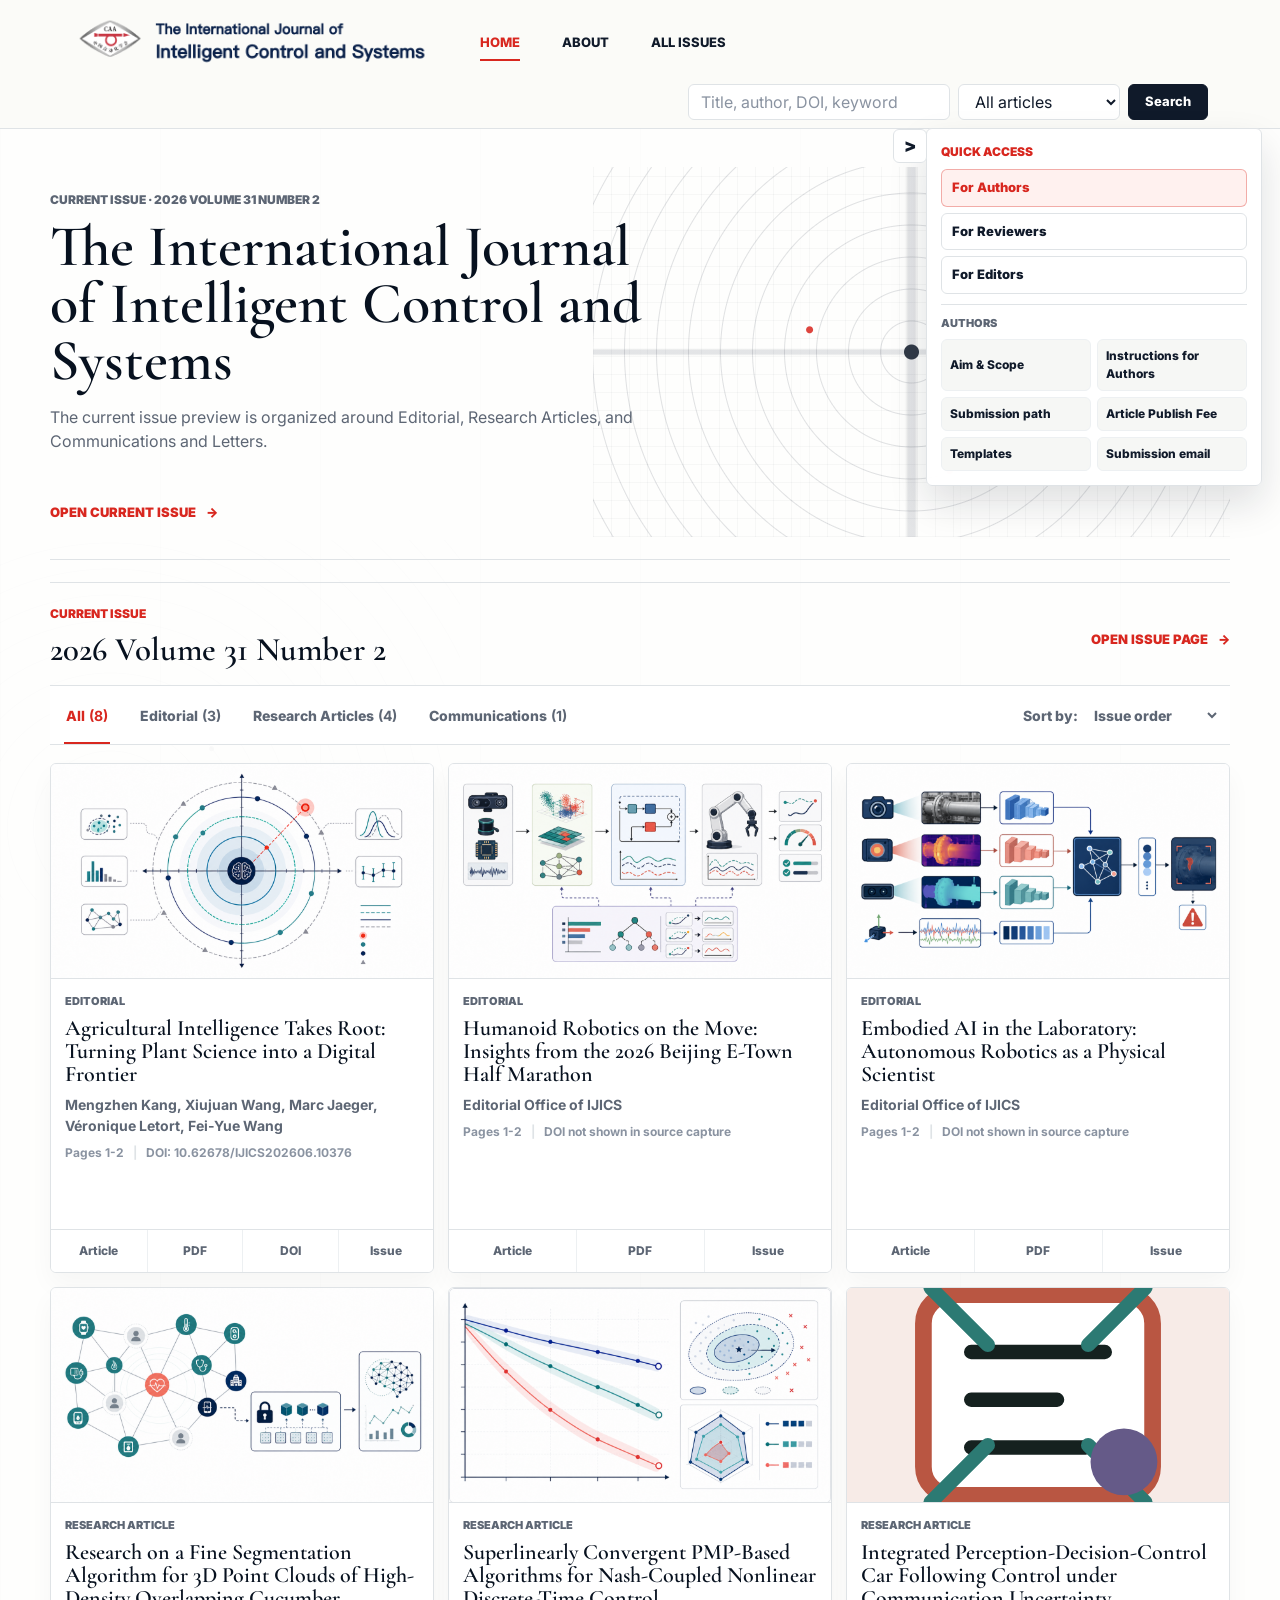
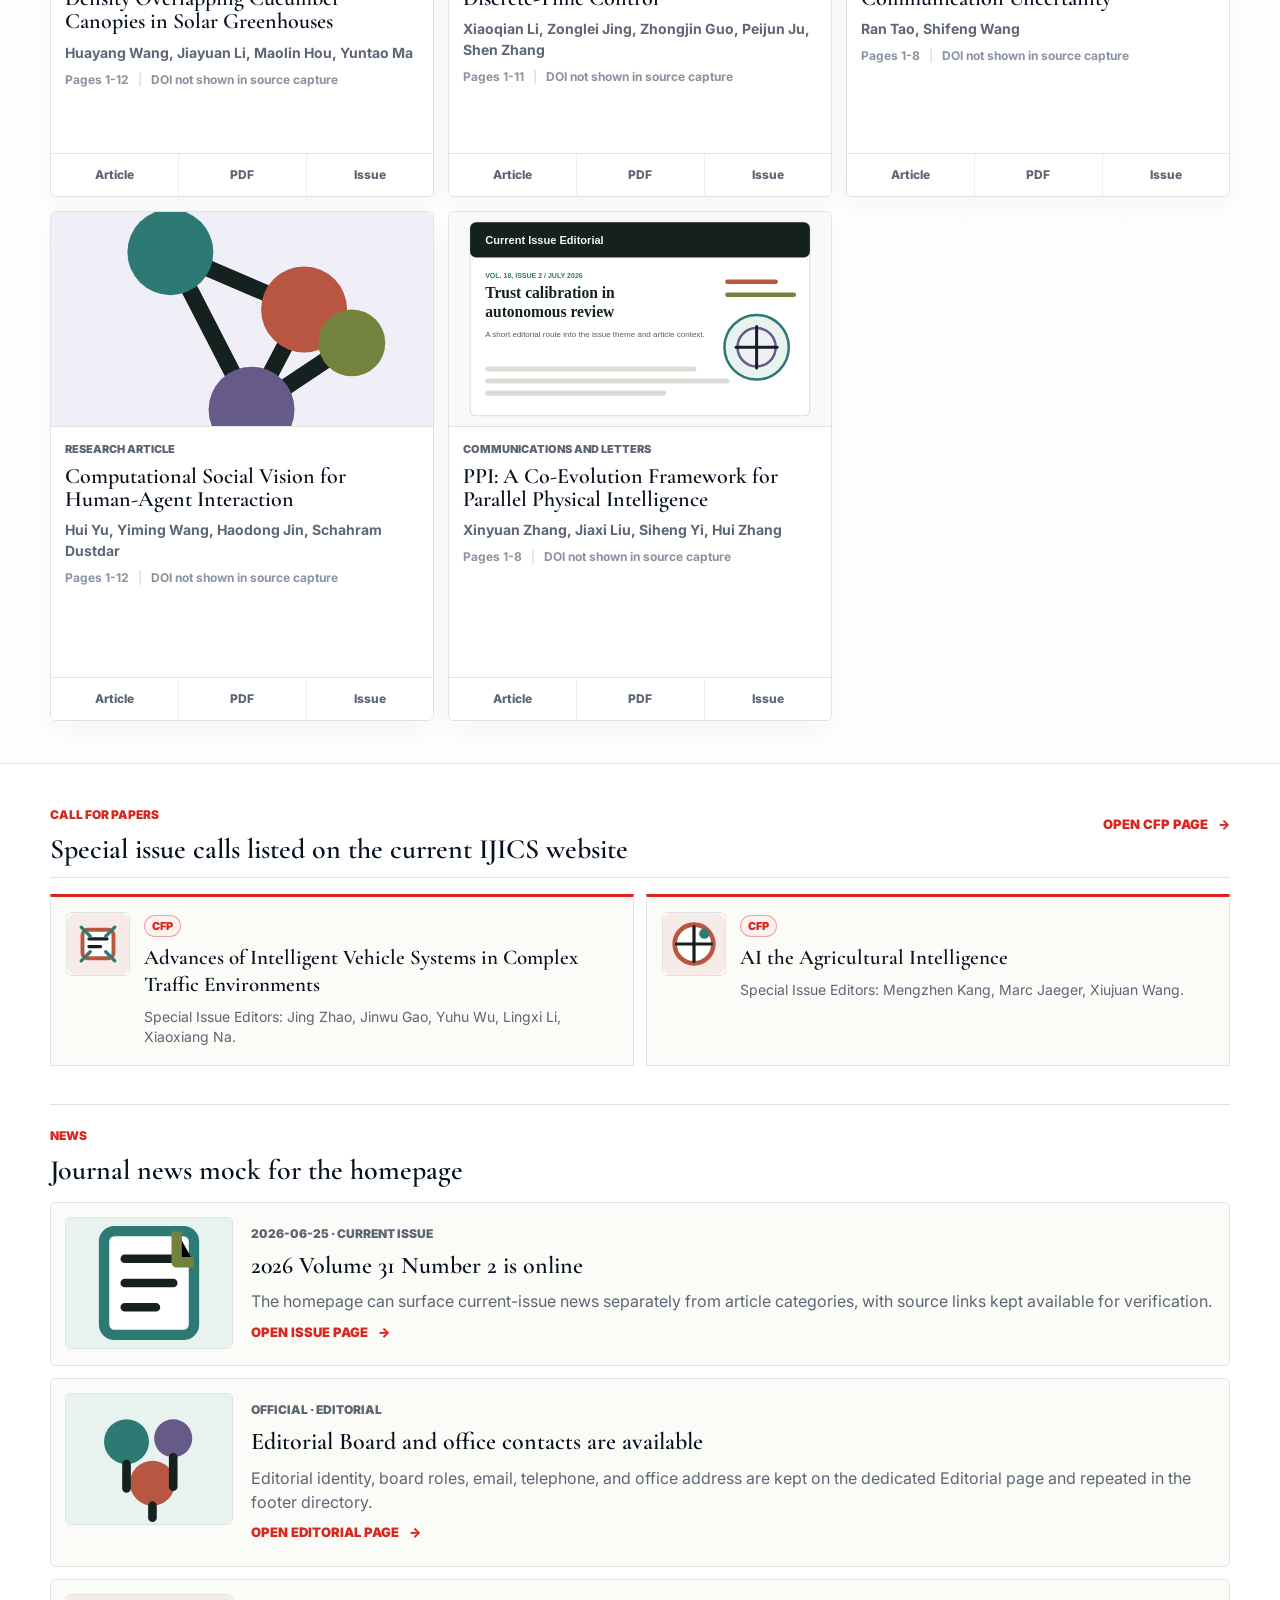
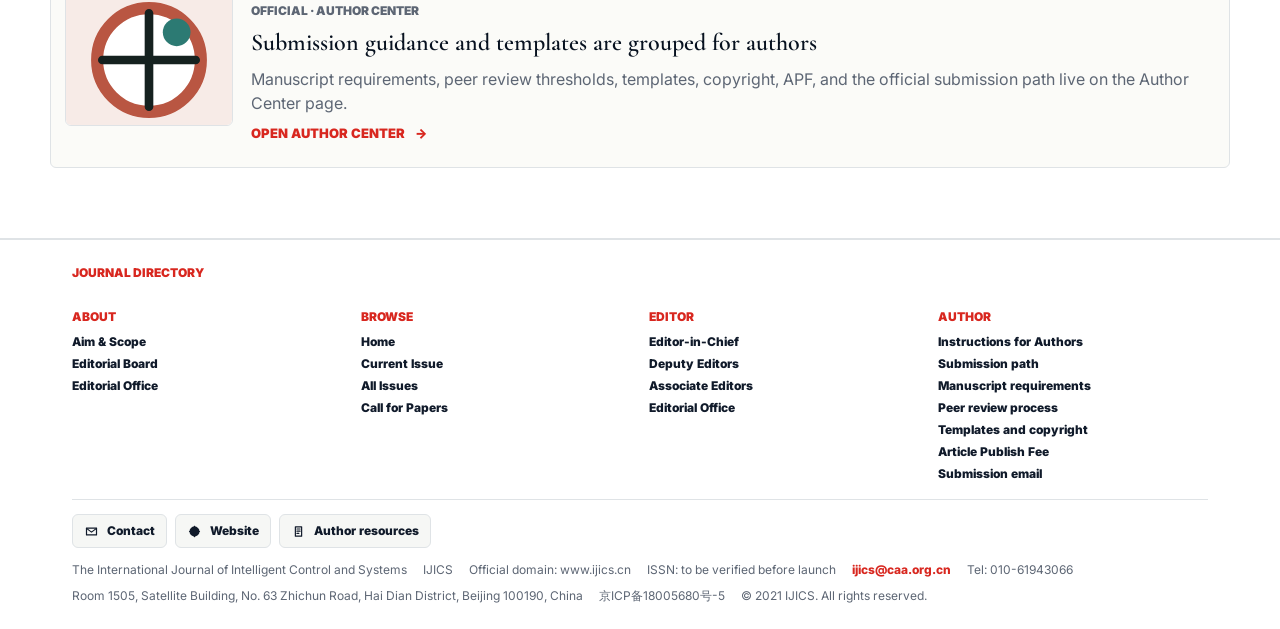
==== commit 02fa07b5: "Update latest IJICS demo preview" ====
--- a/index.html
+++ b/index.html
@@ -8,14 +8,14 @@
       name="description"
       content="A homepage preview for IJICS using public journal content for article access, author information, editorial board, fees, submission paths, and contact verification."
     />
-    <link rel="stylesheet" href="./styles.css?v=32" />
+    <link rel="stylesheet" href="./styles.css?v=41" />
   </head>
   <body>
     <a class="skip-link" href="#main">Skip to content</a>
 
     <header class="site-header">
       <div class="nav-shell">
-          <a class="brand" href="./index.html#home" aria-label="IJICS home">
+        <a class="brand" href="./index.html#home" aria-label="IJICS home">
           <img
             class="brand-logo"
             src="./assets/ijics-logo-lockup-transparent.png"
@@ -24,34 +24,6 @@
             alt="The International Journal of Intelligent Control and Systems"
           />
         </a>
-        <div class="header-actions">
-          <nav class="social-links" aria-label="Journal utility links">
-            <a href="./editorial-board.html#editorial-office" aria-label="Contact Editorial Office">
-              <svg viewBox="0 0 24 24" aria-hidden="true">
-                <path d="M4 6.5h16v11H4z" />
-                <path d="m4 7 8 6 8-6" />
-              </svg>
-              <span class="visually-hidden">Contact</span>
-            </a>
-            <a href="https://www.ijics.cn/" aria-label="Open current IJICS website">
-              <svg viewBox="0 0 24 24" aria-hidden="true">
-                <circle cx="12" cy="12" r="8" />
-                <path d="M4 12h16M12 4c2.2 2.3 3.2 5 3.2 8s-1 5.7-3.2 8M12 4c-2.2 2.3-3.2 5-3.2 8s1 5.7 3.2 8" />
-              </svg>
-              <span class="visually-hidden">Website</span>
-            </a>
-            <a href="./author-center.html#author-guide" aria-label="Author resources">
-              <svg viewBox="0 0 24 24" aria-hidden="true">
-                <path d="M7 4.5h10v15H7z" />
-                <path d="M9.5 8h5M9.5 11.5h5M9.5 15h3" />
-              </svg>
-              <span class="visually-hidden">Author resources</span>
-            </a>
-          </nav>
-        </div>
-      </div>
-
-      <div class="navigation-board">
         <nav class="section-shortcuts" aria-label="Primary columns">
           <a class="nav-home" href="./index.html#home">Home</a>
           <details class="nav-menu">
@@ -63,9 +35,11 @@
               <a href="./editorial-board.html#editorial-office" data-section-link="Editors">Editorial Office</a>
             </div>
           </details>
-          <a href="#all-issues">All Issues</a>
+          <a href="./all-issues.html#all-issues">All Issues</a>
         </nav>
-
+      </div>
+
+      <div class="navigation-board">
         <form class="nav-article-search" id="article-search" role="search">
           <label for="articleQuery">Search articles</label>
           <div class="nav-search-row">
@@ -467,95 +441,6 @@
             </div>
           </div>
         </section>
-
-        <section class="all-issues-panel" id="all-issues" aria-labelledby="all-issues-title">
-          <div>
-            <p class="eyebrow">All Issues</p>
-            <h2 id="all-issues-title">Published issue archive from the current site</h2>
-          </div>
-          <div class="all-issues-grid">
-            <article class="past-issue-card">
-              <img src="https://static.cacpaper.com/ijics-journal/ijics/issue-cover/1782373895.068272.png" alt="2026 Volume 31 Number 2 cover" />
-              <div>
-                <p class="type-label">2026</p>
-                <h3>Volume 31 Number 2</h3>
-                <p><a href="https://www.ijics.cn/all-issues/article/43">Open issue</a></p>
-              </div>
-            </article>
-            <article class="past-issue-card">
-              <img src="https://static.cacpaper.com/ijics-journal/ijics/issue-cover/1777442119.596342.png" alt="2026 Volume 31 Number 1 cover" />
-              <div>
-                <p class="type-label">2026</p>
-                <h3>Volume 31 Number 1</h3>
-                <p><a href="https://www.ijics.cn/all-issues/article/42">Open issue</a></p>
-              </div>
-            </article>
-            <article class="past-issue-card">
-              <img src="https://static.cacpaper.com/ijics-journal/ijics/issue-cover/1773622577.494781.png" alt="2025 Volume 30 Number 4 cover" />
-              <div>
-                <p class="type-label">2025</p>
-                <h3>Volume 30 Number 4</h3>
-                <p><a href="https://www.ijics.cn/all-issues/article/41">Open issue</a></p>
-              </div>
-            </article>
-            <article class="past-issue-card">
-              <img src="https://static.cacpaper.com/ijics-journal/ijics/issue-cover/1770254754.269274.png" alt="2025 Volume 30 Number 3 cover" />
-              <div>
-                <p class="type-label">2025</p>
-                <h3>Volume 30 Number 3</h3>
-                <p><a href="https://www.ijics.cn/all-issues/article/40">Open issue</a></p>
-              </div>
-            </article>
-            <article class="past-issue-card">
-              <img src="https://static.cacpaper.com/ijics-journal/ijics/issue-cover/1758609352.616588.png" alt="2025 Volume 30 Number 2 cover" />
-              <div>
-                <p class="type-label">2025</p>
-                <h3>Volume 30 Number 2</h3>
-                <p><a href="https://www.ijics.cn/all-issues/article/38">Open issue</a></p>
-              </div>
-            </article>
-            <article class="past-issue-card">
-              <img src="https://static.cacpaper.com/ijics-journal/ijics/issue-cover/1758608663.372144.png" alt="2025 Volume 30 Number 1 cover" />
-              <div>
-                <p class="type-label">2025</p>
-                <h3>Volume 30 Number 1</h3>
-                <p><a href="https://www.ijics.cn/all-issues/article/17">Open issue</a></p>
-              </div>
-            </article>
-            <article class="past-issue-card">
-              <img src="https://static.cacpaper.com/ijics-journal/ijics/issue-cover/1758676894.547271.png" alt="2024 Volume 29 Number 4 cover" />
-              <div>
-                <p class="type-label">2024</p>
-                <h3>Volume 29 Number 4</h3>
-                <p><a href="https://www.ijics.cn/all-issues/article/16">Open issue</a></p>
-              </div>
-            </article>
-            <article class="past-issue-card">
-              <img src="https://static.cacpaper.com/ijics-journal/ijics/issue-cover/1758675748.032268.png" alt="2024 Volume 29 Number 3 cover" />
-              <div>
-                <p class="type-label">2024</p>
-                <h3>Volume 29 Number 3</h3>
-                <p><a href="https://www.ijics.cn/all-issues/article/15">Open issue</a></p>
-              </div>
-            </article>
-            <article class="past-issue-card">
-              <img src="https://static.cacpaper.com/ijics-journal/ijics/issue-cover/1758622357.536022.png" alt="2024 Volume 29 Number 2 cover" />
-              <div>
-                <p class="type-label">2024</p>
-                <h3>Volume 29 Number 2</h3>
-                <p><a href="https://www.ijics.cn/all-issues/article/2">Open issue</a></p>
-              </div>
-            </article>
-            <article class="past-issue-card">
-              <img src="https://static.cacpaper.com/ijics-journal/ijics/issue-cover/1758622141.18272.png" alt="2024 Volume 29 Number 1 cover" />
-              <div>
-                <p class="type-label">2024</p>
-                <h3>Volume 29 Number 1</h3>
-                <p><a href="https://www.ijics.cn/all-issues/article/1">Open issue</a></p>
-              </div>
-            </article>
-          </div>
-        </section>
       </div>
     </main>
 
@@ -573,7 +458,7 @@
             <h2>Browse</h2>
             <a href="./index.html#home">Home</a>
             <a href="./index.html#current-issue">Current Issue</a>
-            <a href="./index.html#all-issues">All Issues</a>
+            <a href="./all-issues.html#all-issues">All Issues</a>
             <a href="./index.html#call-for-papers">Call for Papers</a>
           </section>
           <section class="footer-directory-group">
@@ -594,6 +479,29 @@
             <a href="./editorial-board.html#editorial-office">Submission email</a>
           </section>
         </nav>
+        <nav class="footer-utility-links" aria-label="Journal utility links">
+          <a href="./editorial-board.html#editorial-office">
+            <svg viewBox="0 0 24 24" aria-hidden="true">
+              <path d="M4 6.5h16v11H4z" />
+              <path d="m4 7 8 6 8-6" />
+            </svg>
+            <span>Contact</span>
+          </a>
+          <a href="https://www.ijics.cn/">
+            <svg viewBox="0 0 24 24" aria-hidden="true">
+              <circle cx="12" cy="12" r="8" />
+              <path d="M4 12h16M12 4c2.2 2.3 3.2 5 3.2 8s-1 5.7-3.2 8M12 4c-2.2 2.3-3.2 5-3.2 8s1 5.7 3.2 8" />
+            </svg>
+            <span>Website</span>
+          </a>
+          <a href="./author-center.html#author-guide">
+            <svg viewBox="0 0 24 24" aria-hidden="true">
+              <path d="M7 4.5h10v15H7z" />
+              <path d="M9.5 8h5M9.5 11.5h5M9.5 15h3" />
+            </svg>
+            <span>Author resources</span>
+          </a>
+        </nav>
         <div class="identity-strip">
           <span>The International Journal of Intelligent Control and Systems</span>
           <span>IJICS</span>
@@ -609,6 +517,6 @@
     </footer>
 
     <div class="toast" id="toast" role="status" aria-live="polite"></div>
-    <script src="./script.js?v=27"></script>
+    <script src="./script.js?v=31"></script>
   </body>
 </html>
--- a/styles.css
+++ b/styles.css
@@ -122,99 +122,46 @@
   width: min(100%, var(--max));
   margin: 0 auto;
   display: grid;
-  grid-template-columns: 1fr;
+  grid-template-columns: minmax(340px, 380px) minmax(0, 1fr);
   align-items: center;
-  justify-items: center;
-  min-height: 66px;
-  padding: 4px 22px 3px;
+  gap: 28px;
+  min-height: 84px;
+  padding: 8px 22px 7px;
 }
 
 .brand {
   min-width: 0;
+  justify-self: start;
   display: block;
-  width: min(100%, 360px);
-  max-width: 360px;
+  width: min(100%, 380px);
+  max-width: 380px;
 }
 
 .brand-logo {
   display: block;
   width: 100%;
   height: auto;
-  margin-inline: auto;
-}
-
-.header-actions {
-  position: absolute;
-  left: 22px;
-  top: 8px;
-  display: grid;
-  gap: 5px;
-  justify-items: start;
-}
-
-.social-links {
-  display: flex;
-  flex-wrap: wrap;
-  gap: 5px;
-  justify-content: flex-start;
-}
-
-.social-links a {
-  width: 28px;
-  height: 28px;
-  display: inline-grid;
-  place-items: center;
-  padding: 0;
-  border: 1px solid var(--line);
-  border-radius: var(--radius);
-  background: var(--surface);
-  color: var(--ink);
-  font-size: 0;
-  font-weight: 850;
-}
-
-.social-links svg {
-  width: 15px;
-  height: 15px;
-  display: block;
-  fill: none;
-  stroke: currentColor;
-  stroke-width: 1.9;
-  stroke-linecap: round;
-  stroke-linejoin: round;
-}
-
-.social-links circle {
-  fill: currentColor;
-  stroke: none;
-}
-
-.social-links a[aria-label="RSS feed"]::before {
-  font-size: 9px;
-  font-weight: 900;
-}
-
-.social-links a:hover {
-  border-color: rgba(216, 39, 31, 0.34);
-  color: var(--accent);
 }
 
 .navigation-board {
   width: min(100%, var(--max));
   margin: 0 auto;
   display: grid;
-  grid-template-columns: minmax(360px, 0.92fr) minmax(420px, 1.08fr);
-  gap: 24px;
+  grid-template-columns: 1fr;
+  gap: 0;
   align-items: center;
-  padding: 0 22px 6px;
+  padding: 0 22px 8px;
 }
 
 .section-shortcuts {
   display: flex;
   min-width: 0;
-  gap: 24px;
+  width: 100%;
+  justify-self: stretch;
+  justify-content: flex-start;
+  gap: 42px;
   align-items: center;
-  border-top: 1px solid var(--line);
+  border-top: 0;
 }
 
 .section-shortcuts a,
@@ -932,39 +879,309 @@
 }
 
 .all-issues-panel {
-  display: grid;
-  gap: 18px;
   width: min(100%, var(--max));
   margin: 0 auto;
-  padding: 42px 22px;
+  padding: 34px 22px 42px;
   border-top: 1px solid var(--line);
 }
 
+.all-issues-page-panel {
+  padding-top: 34px;
+}
+
+.issue-archive-brief {
+  display: grid;
+  grid-template-columns: minmax(0, 1.35fr) minmax(280px, 0.8fr);
+  gap: 18px;
+  align-items: end;
+  margin-bottom: 18px;
+  padding-bottom: 18px;
+  border-bottom: 1px solid var(--line);
+}
+
+.issue-archive-brief h1 {
+  margin-top: 6px;
+  font-size: 48px;
+  line-height: 0.98;
+}
+
+.issue-archive-brief p:not(.eyebrow) {
+  max-width: 760px;
+  margin: 10px 0 0;
+  color: var(--muted);
+  font-size: 17px;
+  line-height: 1.5;
+}
+
+.issue-archive-facts {
+  display: grid;
+  grid-template-columns: repeat(3, minmax(0, 1fr));
+  gap: 8px;
+  margin: 0;
+}
+
+.issue-archive-facts div {
+  min-width: 0;
+  padding: 10px;
+  border: 1px solid var(--line);
+  border-radius: var(--radius);
+  background: var(--surface);
+}
+
+.issue-archive-facts dt {
+  color: var(--faint);
+  font-size: 10px;
+  font-weight: 950;
+  line-height: 1;
+  text-transform: uppercase;
+}
+
+.issue-archive-facts dd {
+  margin: 5px 0 0;
+  color: var(--ink);
+  font-size: 14px;
+  font-weight: 850;
+  line-height: 1.25;
+}
+
+.issue-archive-layout {
+  display: grid;
+  grid-template-columns: minmax(0, 3fr) minmax(260px, 2fr);
+  gap: 18px;
+  align-items: start;
+}
+
+.issue-preview-panel {
+  min-width: 0;
+  display: grid;
+  grid-template-columns: 1fr;
+  grid-template-areas:
+    "cover"
+    "copy"
+    "signatures";
+  gap: 18px;
+  padding: 20px;
+  border: 1px solid var(--line);
+  border-top: 4px solid var(--accent);
+  border-radius: var(--radius);
+  background: var(--surface);
+  box-shadow: var(--shadow);
+}
+
+.issue-preview-cover {
+  grid-area: cover;
+  min-width: 0;
+}
+
+.issue-preview-cover-link {
+  display: block;
+  color: inherit;
+}
+
+.issue-preview-cover-link:focus-visible {
+  outline: 2px solid var(--accent);
+  outline-offset: 3px;
+  border-radius: var(--radius);
+}
+
+.issue-preview-cover img {
+  display: block;
+  width: 100%;
+  height: 460px;
+  object-fit: contain;
+  border: 1px solid var(--line);
+  border-radius: var(--radius);
+  background: var(--paper);
+}
+
+.issue-preview-copy {
+  grid-area: copy;
+  min-width: 0;
+  justify-self: end;
+  align-self: end;
+  margin-top: -8px;
+}
+
+.issue-preview-copy h1:not(.visually-hidden) {
+  margin-top: 8px;
+  font-size: 46px;
+  line-height: 0.98;
+}
+
+.issue-preview-copy .quiet-link {
+  white-space: nowrap;
+}
+
+.section-lede {
+  margin: 12px 0 0;
+  color: var(--muted);
+  font-size: 17px;
+}
+
+.signature-paper-list {
+  grid-area: signatures;
+  display: grid;
+  gap: 10px;
+  min-width: 0;
+}
+
+.signature-paper {
+  min-width: 0;
+  display: grid;
+  grid-template-columns: 110px minmax(0, 1fr);
+  column-gap: 12px;
+  row-gap: 4px;
+  align-items: center;
+  padding: 12px;
+  border: 1px solid var(--line-soft);
+  border-radius: var(--radius);
+  background: var(--surface-soft);
+}
+
+.signature-kind {
+  grid-row: 1 / span 2;
+  width: 100%;
+  color: var(--accent);
+  font-size: 11px;
+  font-weight: 950;
+  line-height: 1;
+  text-transform: uppercase;
+}
+
+.signature-paper h3 {
+  grid-column: 2;
+  margin: 0;
+  color: var(--ink);
+  font-family: var(--sans);
+  font-size: 15px;
+  font-weight: 900;
+  line-height: 1.22;
+}
+
+.signature-paper h3 a {
+  color: inherit;
+  text-decoration: none;
+}
+
+.signature-paper h3 a:hover,
+.signature-paper h3 a:focus-visible {
+  color: var(--accent);
+  text-decoration: underline;
+  text-decoration-thickness: 2px;
+  text-underline-offset: 3px;
+}
+
+.signature-paper p {
+  grid-column: 2;
+  margin: 0;
+  color: var(--muted);
+  font-size: 12px;
+  font-weight: 700;
+  line-height: 1.35;
+}
+
+.issue-browser-panel {
+  min-width: 0;
+  display: grid;
+  grid-template-rows: auto auto;
+  gap: 12px;
+  align-self: start;
+  padding: 16px;
+  border: 1px solid var(--line);
+  border-radius: var(--radius);
+  background: rgba(255, 255, 255, 0.76);
+}
+
+.issue-browser-heading {
+  display: grid;
+  gap: 12px;
+}
+
+.issue-browser-heading h2 {
+  margin-top: 6px;
+  font-size: 30px;
+}
+
+.issue-year-filter {
+  display: flex;
+  flex-wrap: wrap;
+  gap: 6px;
+}
+
+.issue-year-button {
+  min-height: 32px;
+  padding: 6px 10px;
+  border: 1px solid var(--line);
+  border-radius: var(--radius);
+  background: var(--surface);
+  color: var(--ink);
+  font: inherit;
+  font-size: 12px;
+  font-weight: 900;
+  cursor: pointer;
+}
+
+.issue-year-button:hover,
+.issue-year-button.is-active {
+  border-color: rgba(216, 39, 31, 0.55);
+  background: var(--accent-soft);
+  color: var(--accent);
+}
+
 .all-issues-grid {
-  display: flex;
-  gap: 12px;
-  overflow-x: auto;
-  scroll-snap-type: x mandatory;
-  padding-bottom: 10px;
+  min-height: 0;
+  max-height: 610px;
+  display: grid;
+  align-content: start;
+  grid-auto-rows: max-content;
+  gap: 10px;
+  overflow-y: auto;
+  overflow-x: hidden;
+  padding: 2px 6px 2px 0;
   scrollbar-color: var(--accent) var(--line);
 }
 
 .past-issue-card {
-  flex: 0 0 calc((100% - 24px) / 3);
-  display: grid;
-  grid-template-columns: 74px minmax(0, 1fr);
-  gap: 14px;
-  align-items: start;
   min-width: 0;
-  padding: 14px;
+  width: 100%;
   border: 1px solid var(--line);
   border-radius: var(--radius);
   background: var(--surface);
   scroll-snap-align: start;
-}
-
-.past-issue-card img {
-  width: 74px;
+  overflow: hidden;
+}
+
+.issue-select-card.is-hidden {
+  display: none;
+}
+
+.issue-select-card.is-selected {
+  border-color: rgba(216, 39, 31, 0.65);
+  box-shadow: inset 0 3px 0 var(--accent);
+}
+
+.issue-select-button {
+  width: 100%;
+  min-height: 136px;
+  display: grid;
+  grid-template-columns: 92px minmax(0, 1fr);
+  gap: 14px;
+  align-items: center;
+  padding: 12px;
+  border: 0;
+  background: transparent;
+  color: inherit;
+  font: inherit;
+  text-align: left;
+  cursor: pointer;
+}
+
+.issue-select-button:hover {
+  background: var(--surface-soft);
+}
+
+.issue-select-button img {
+  width: 92px;
   aspect-ratio: 1;
   object-fit: cover;
   border: 1px solid var(--line);
@@ -972,22 +1189,21 @@
   background: var(--paper);
 }
 
-.past-issue-card h3 {
+.issue-select-button strong {
+  display: block;
+  margin-top: 5px;
+  font-family: var(--display);
+  font-size: 25px;
+  font-weight: 600;
+  line-height: 1.02;
+}
+
+.issue-select-button small {
+  display: block;
   margin-top: 6px;
-  font-family: var(--display);
-  font-size: 20px;
-  font-weight: 600;
-}
-
-.past-issue-card p:last-child {
-  margin: 7px 0 0;
   color: var(--muted);
-  font-size: 13px;
-}
-
-.past-issue-card a {
-  color: var(--accent);
-  font-weight: 850;
+  font-size: 12px;
+  font-weight: 800;
 }
 
 .article-preview {
@@ -1257,6 +1473,51 @@
 }
 
 .footer-directory-group a:hover {
+  color: var(--accent);
+}
+
+.footer-utility-links {
+  display: flex;
+  flex-wrap: wrap;
+  gap: 8px;
+  align-items: center;
+  padding: 14px 0 0;
+}
+
+.footer-utility-links a {
+  min-height: 34px;
+  display: inline-flex;
+  align-items: center;
+  gap: 8px;
+  padding: 7px 11px;
+  border: 1px solid var(--line);
+  border-radius: var(--radius);
+  background: var(--surface-soft);
+  color: var(--ink);
+  font-size: 12px;
+  font-weight: 850;
+  line-height: 1.15;
+}
+
+.footer-utility-links svg {
+  width: 15px;
+  height: 15px;
+  flex: 0 0 auto;
+  display: block;
+  fill: none;
+  stroke: currentColor;
+  stroke-width: 1.9;
+  stroke-linecap: round;
+  stroke-linejoin: round;
+}
+
+.footer-utility-links circle {
+  fill: currentColor;
+  stroke: none;
+}
+
+.footer-utility-links a:hover {
+  border-color: rgba(216, 39, 31, 0.34);
   color: var(--accent);
 }
 
@@ -1938,16 +2199,17 @@
 
 @media (max-width: 1100px) {
   .nav-shell {
+    grid-template-columns: minmax(320px, 360px) minmax(0, 1fr);
     padding-inline: 16px;
-  }
-
-  .header-actions {
-    left: 16px;
+    gap: 24px;
+  }
+
+  .brand {
+    width: min(100%, 360px);
+    max-width: 360px;
   }
 
   .navigation-board {
-    grid-template-columns: 1fr;
-    gap: 12px;
     padding-inline: 16px;
   }
 
@@ -1958,9 +2220,28 @@
 }
 
 @media (max-width: 860px) {
+  .nav-shell {
+    grid-template-columns: minmax(300px, 340px) minmax(0, 1fr);
+    align-items: center;
+    gap: 16px;
+    min-height: 74px;
+  }
+
   .brand {
-    width: min(100%, 360px);
-    max-width: 360px;
+    width: min(100%, 340px);
+    max-width: 340px;
+  }
+
+  .section-shortcuts {
+    width: 100%;
+    gap: 26px;
+    justify-content: flex-start;
+    border-top: 0;
+  }
+
+  .section-shortcuts a,
+  .nav-menu summary {
+    font-size: 12px;
   }
 
   .feature-slide {
@@ -1976,6 +2257,28 @@
   .feature-slide > div,
   .feature-slide > a {
     grid-column: 1;
+  }
+}
+
+@media (max-width: 700px) {
+  .nav-shell {
+    grid-template-columns: 1fr;
+    min-height: auto;
+  }
+
+  .brand {
+    width: min(100%, 320px);
+    max-width: 320px;
+  }
+
+  .section-shortcuts {
+    grid-column: 1;
+    grid-row: 2;
+    width: 100%;
+    padding-top: 6px;
+    justify-content: flex-start;
+    border-top: 1px solid var(--line);
+    overflow-x: auto;
   }
 }
 
@@ -2025,8 +2328,42 @@
     grid-template-columns: repeat(2, minmax(0, 1fr));
   }
 
-  .past-issue-card {
-    flex-basis: min(420px, 72vw);
+  .issue-archive-brief {
+    grid-template-columns: 1fr;
+    align-items: start;
+  }
+
+  .issue-archive-facts {
+    grid-template-columns: repeat(3, minmax(0, 1fr));
+  }
+
+  .issue-archive-layout {
+    grid-template-columns: minmax(0, 3fr) minmax(240px, 2fr);
+    gap: 12px;
+  }
+
+  .issue-preview-panel {
+    grid-template-columns: 1fr;
+    grid-template-areas:
+      "cover"
+      "copy"
+      "signatures";
+  }
+
+  .issue-preview-cover img {
+    aspect-ratio: 16 / 10;
+  }
+
+  .signature-paper-list {
+    grid-template-columns: 1fr;
+  }
+
+  .issue-preview-copy h1 {
+    font-size: 36px;
+  }
+
+  .issue-select-card {
+    flex-basis: min(300px, 78vw);
   }
 
   .profile-grid,
@@ -2074,6 +2411,7 @@
   .section-shortcuts {
     gap: 18px;
     overflow-x: auto;
+    justify-content: flex-start;
   }
 
   .nav-menu-panel {
@@ -2128,6 +2466,27 @@
     grid-template-columns: 1fr;
   }
 
+  .issue-archive-brief h1 {
+    font-size: 38px;
+  }
+
+  .issue-archive-facts {
+    grid-template-columns: 1fr;
+  }
+
+  .issue-archive-layout {
+    grid-template-columns: 1fr;
+  }
+
+  .issue-preview-panel,
+  .issue-browser-panel {
+    padding: 14px;
+  }
+
+  .issue-preview-copy h1 {
+    font-size: 34px;
+  }
+
   .issue-article-card {
     min-height: 0;
   }
@@ -2145,7 +2504,7 @@
     grid-template-columns: 58px minmax(0, 1fr);
   }
 
-  .past-issue-card {
+  .issue-select-card {
     flex-basis: 86vw;
   }
 
